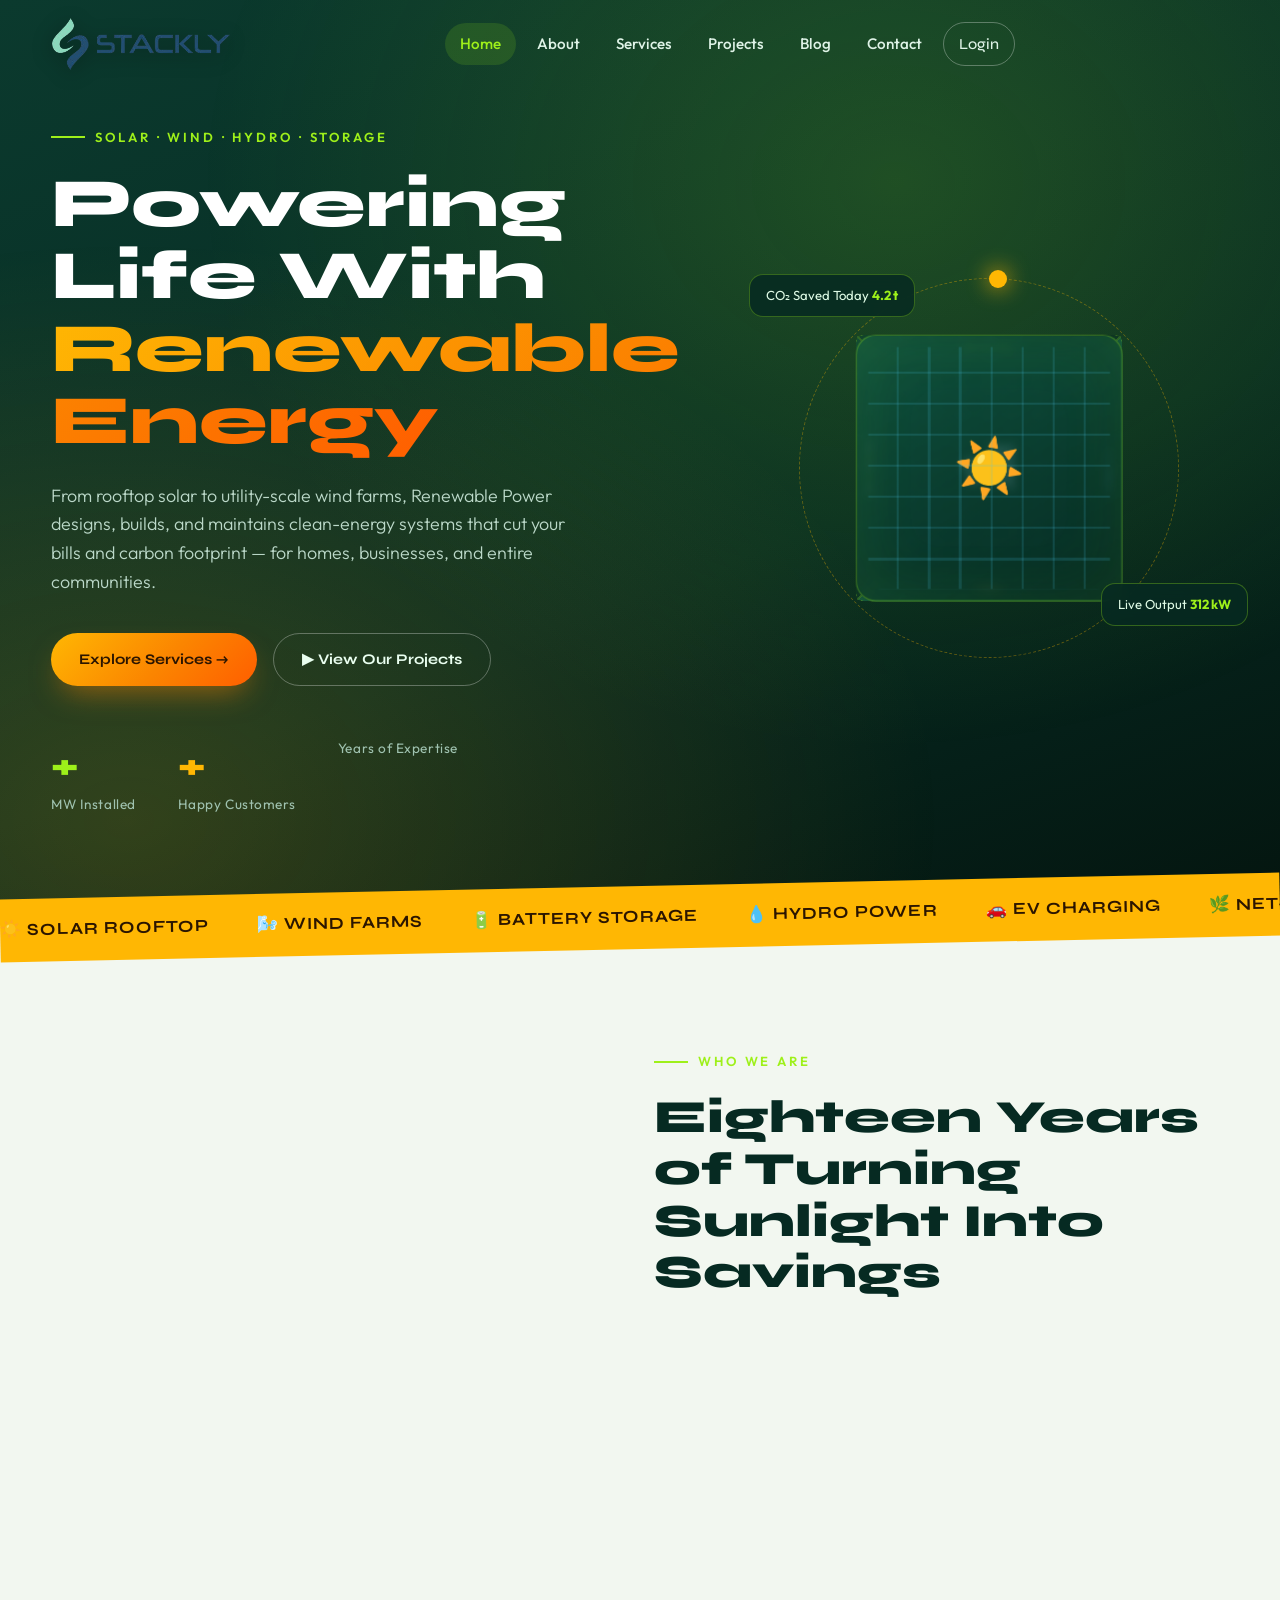
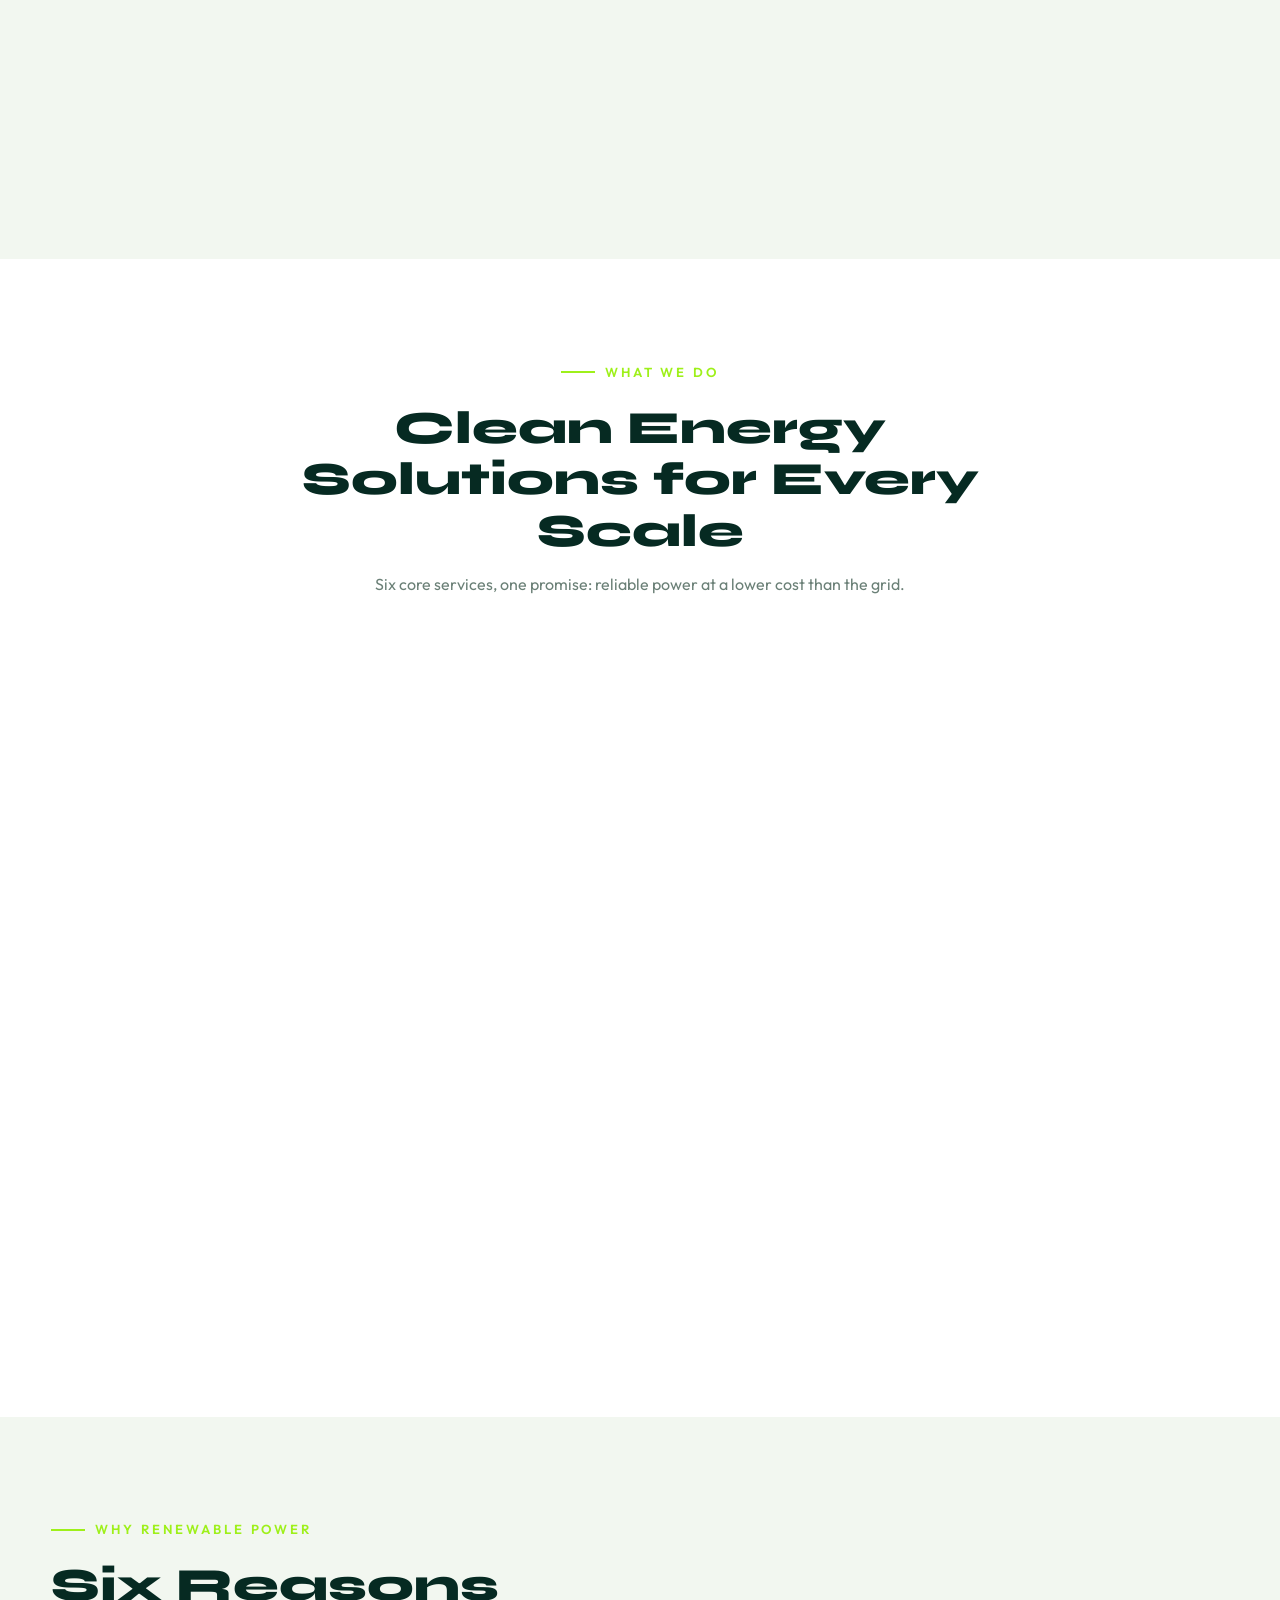
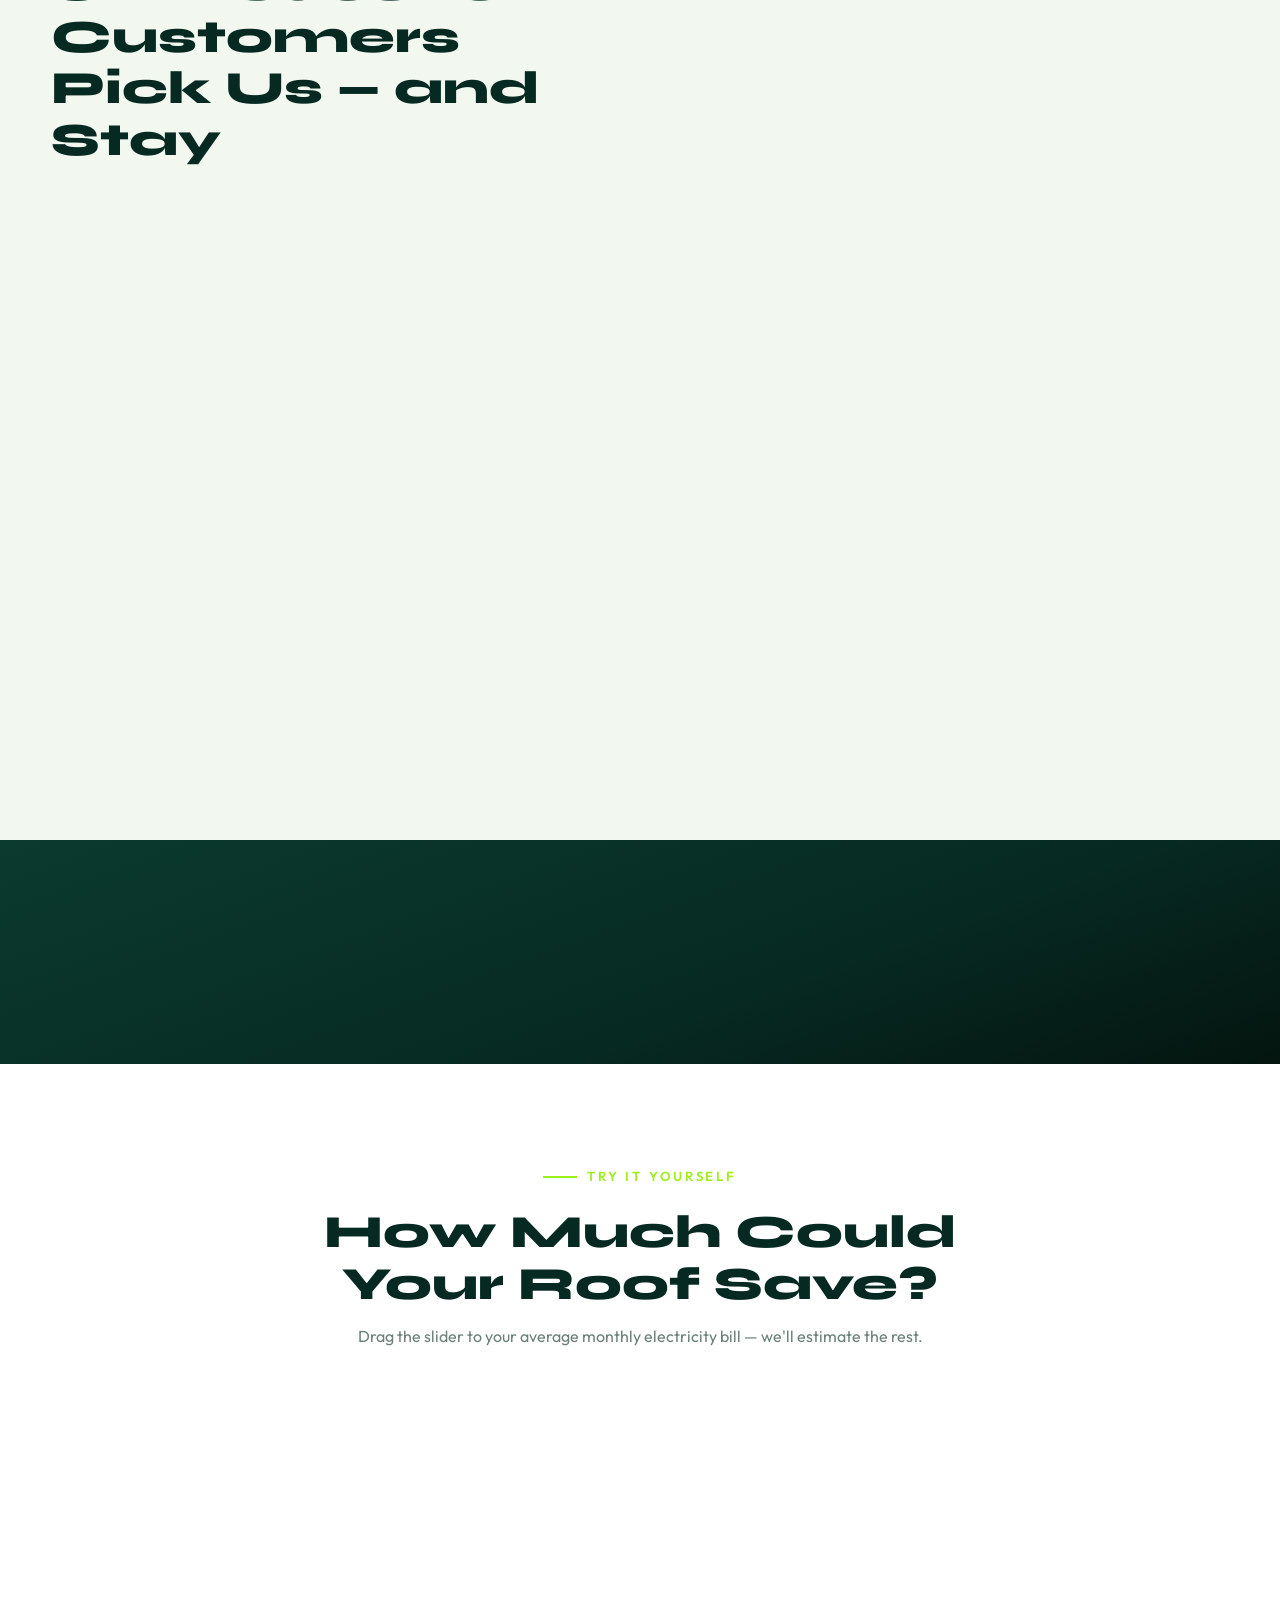
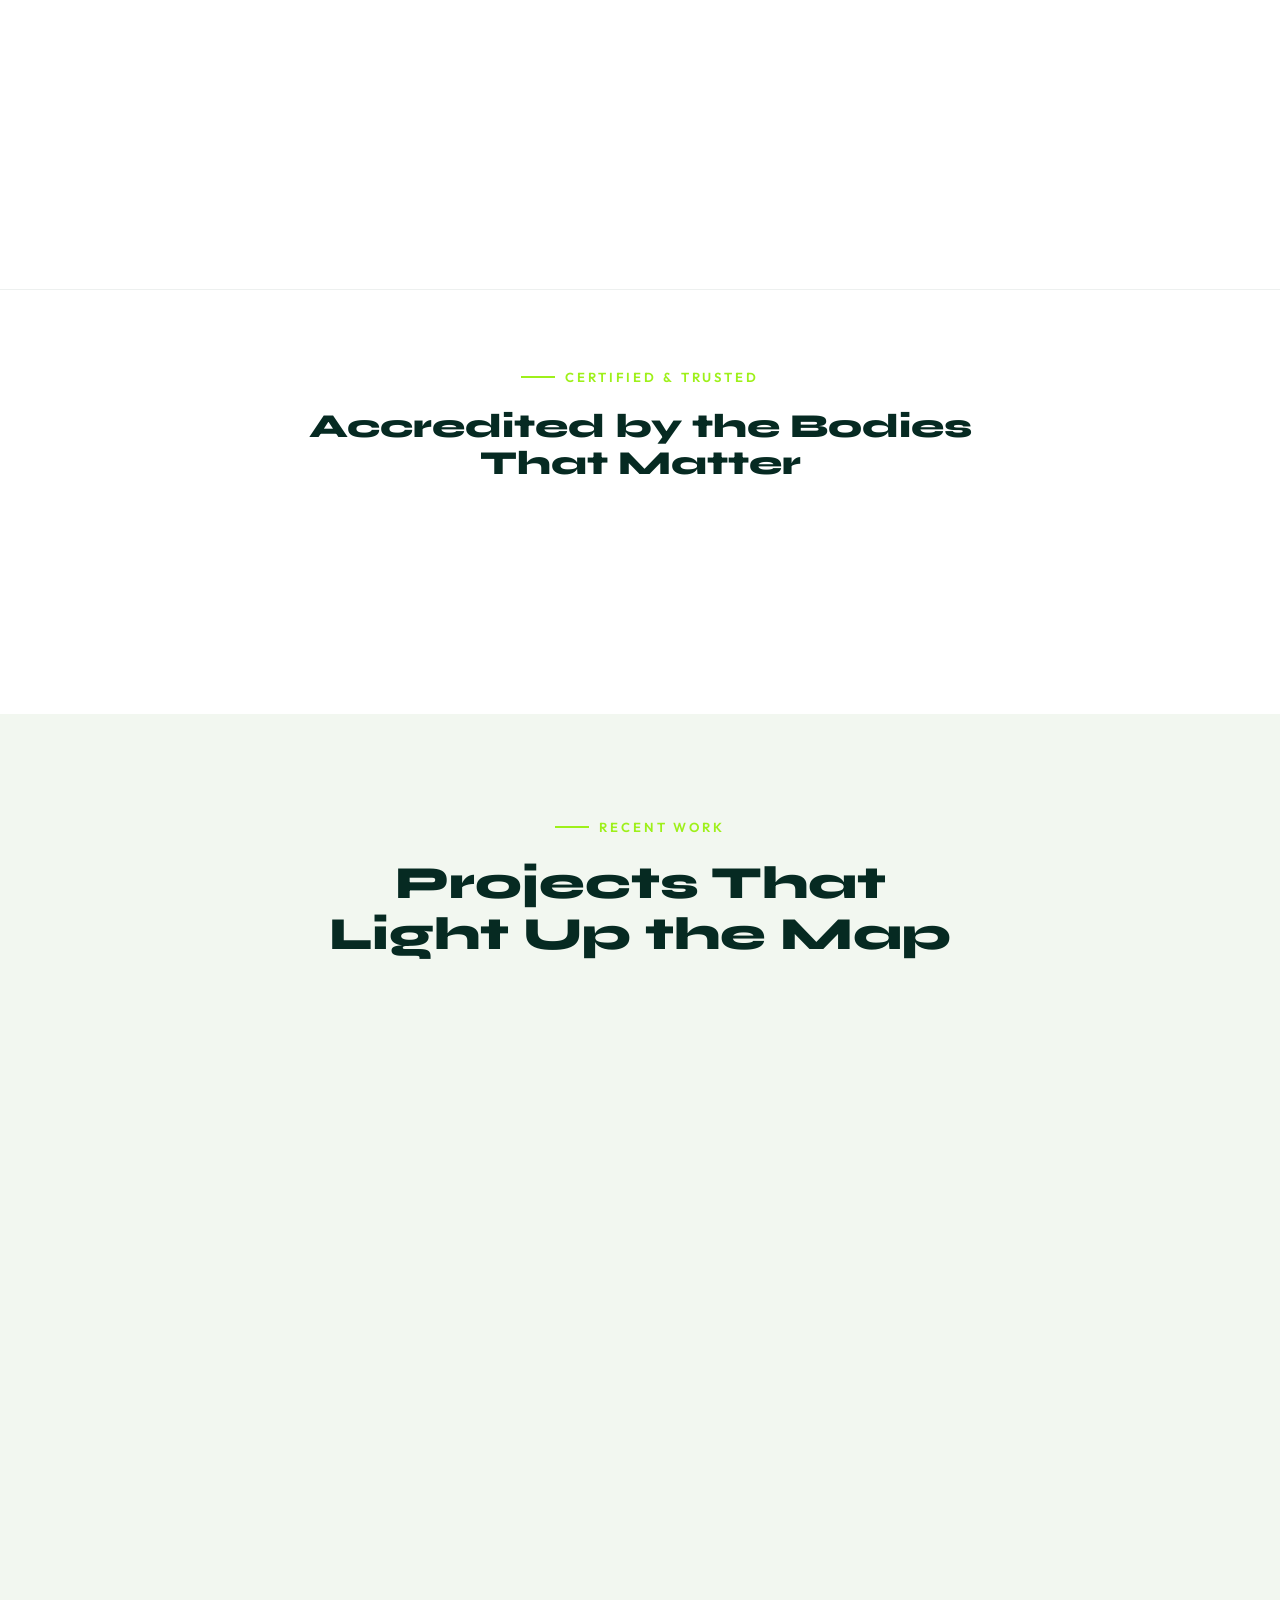
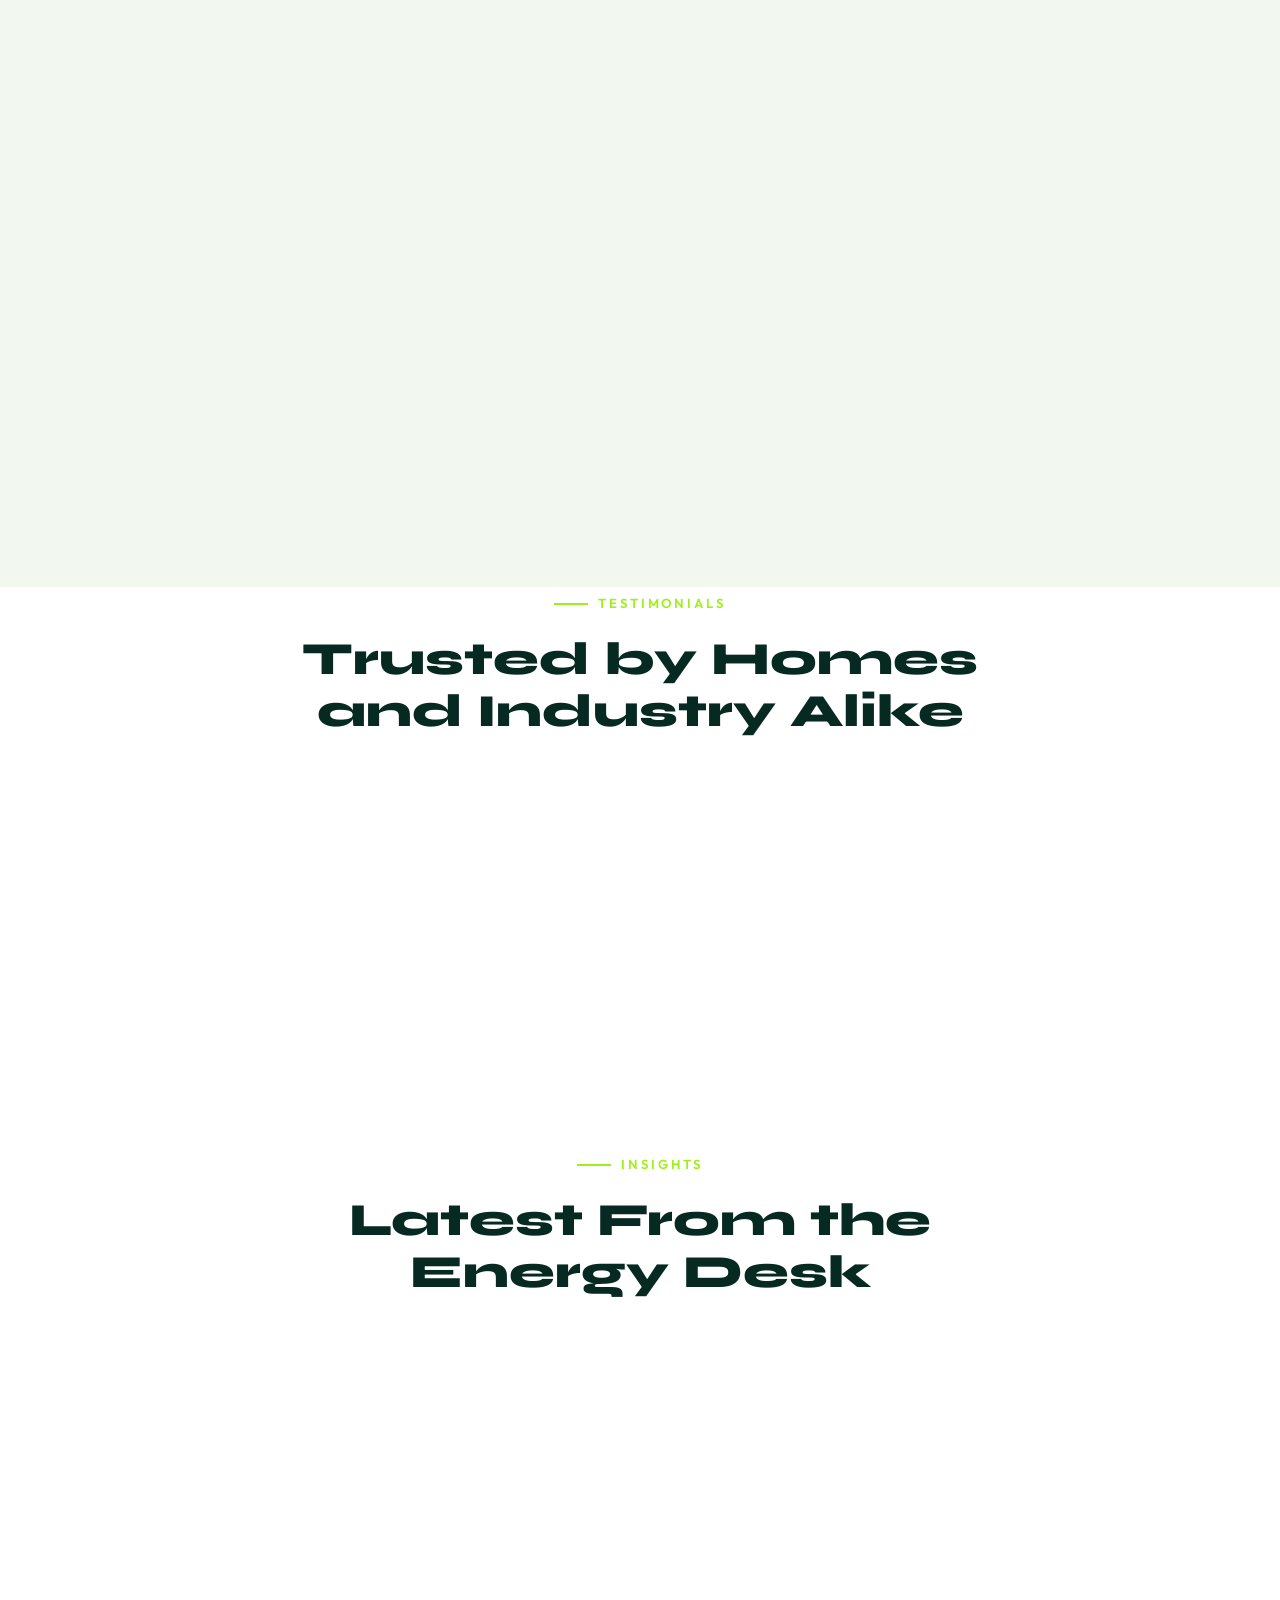
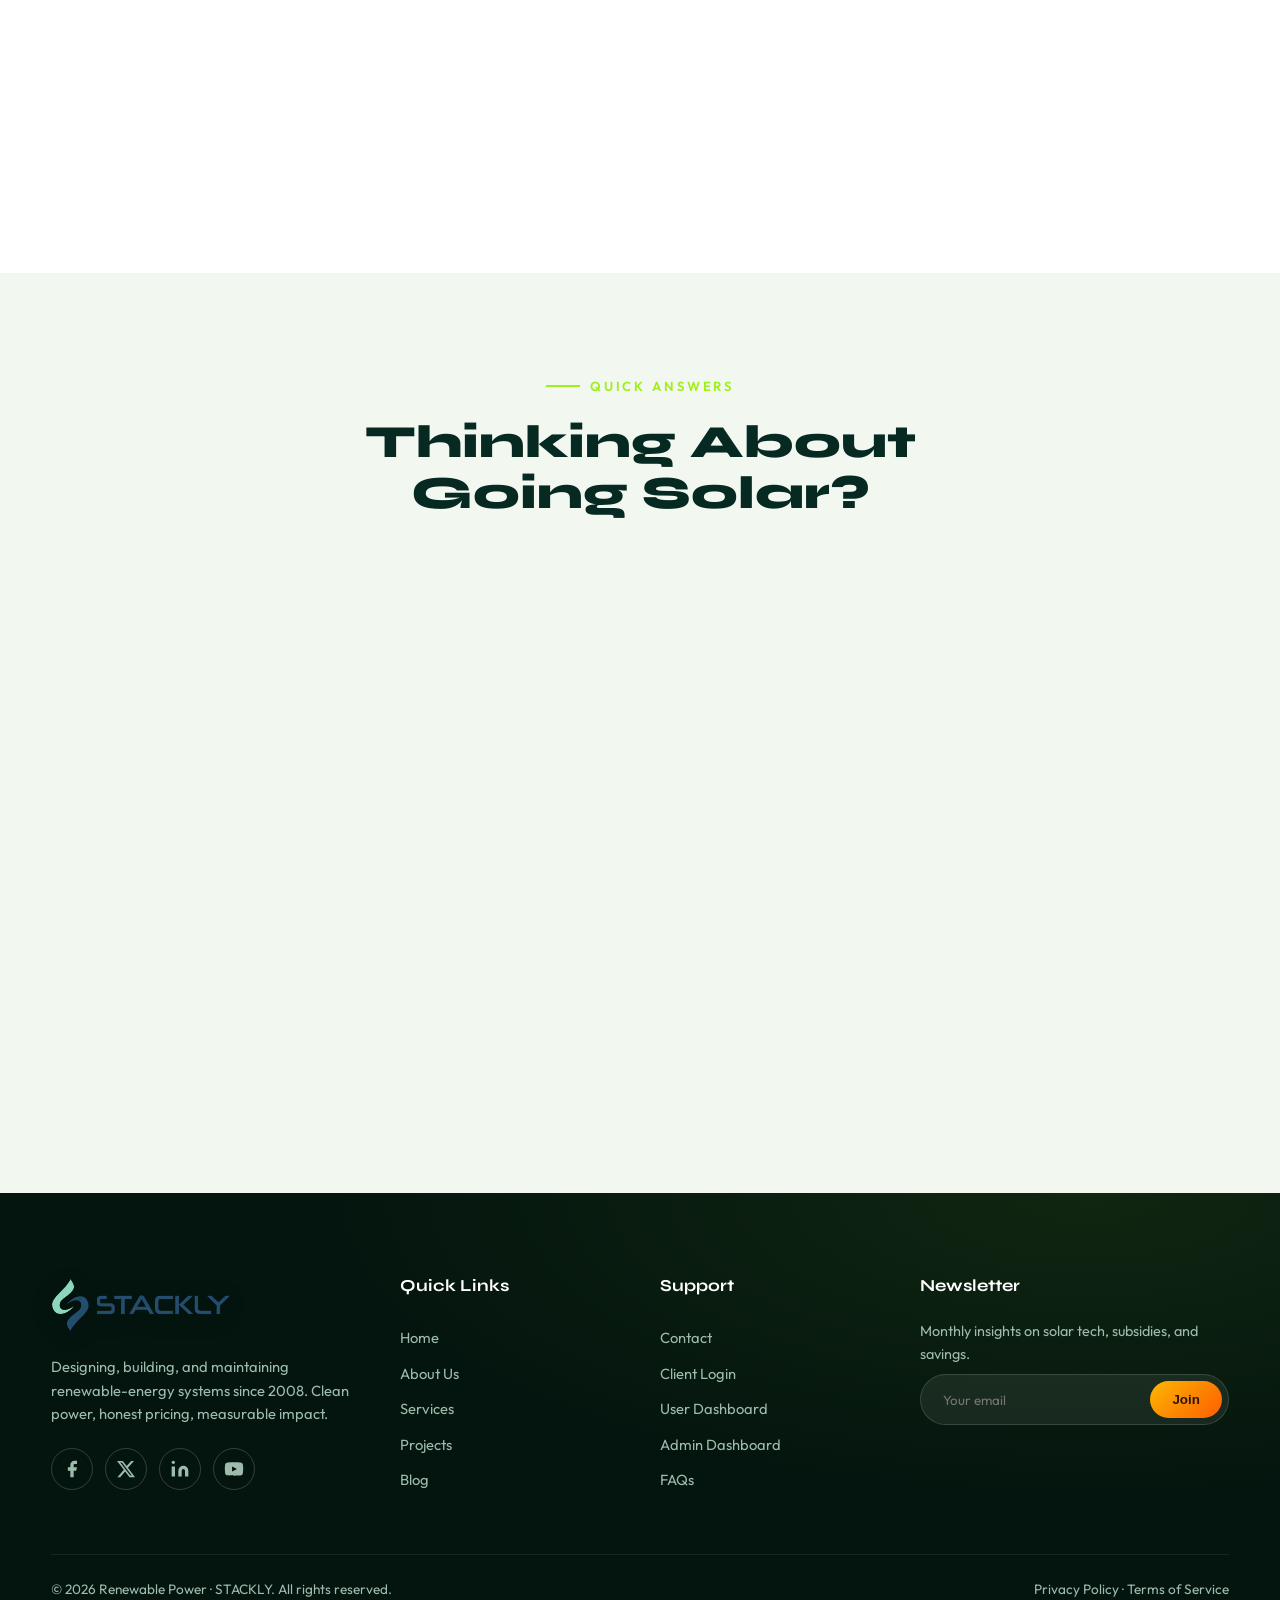
==== index.html @ c9d8513c "Add files via upload" ====
<!DOCTYPE html>
<html lang="en">
<head>
<meta charset="UTF-8">
<meta name="viewport" content="width=device-width, initial-scale=1.0">
<title>Renewable Power | Clean Energy for a Brighter Tomorrow</title>
<link rel="stylesheet" href="style.css">
</head>
<body>

<div class="preloader"><div class="pre-ring"></div></div>
<div class="cursor-glow"></div>

<!-- ================= HEADER ================= -->
<header class="site-header">
  <div class="container nav-wrap">
    <a href="index.html"><img src="logo-stackly.png" alt="STACKLY" class="nav-logo-img"></a>
    <nav class="nav-links">
      <a href="index.html" class="active">Home</a>
      <a href="about.html">About</a>
      <a href="services.html">Services</a>
      <a href="projects.html">Projects</a>
      <a href="blog.html">Blog</a>
      <a href="contact.html">Contact</a>
      <a href="login.html" class="btn btn-ghost">Login</a>
    </nav>
    <div class="nav-cta">
      <!-- <a href="login.html" class="btn btn-ghost">Login</a>
      <a href="contact.html" class="btn btn-solar">Get a Quote ⚡</a> -->
      <button class="hamburger" aria-label="Menu"><span></span><span></span><span></span></button>
    </div>
  </div>
</header>

<!-- ================= HERO ================= -->
<section class="hero">
  <div class="container">
    <div>
      <span class="eyebrow">Solar · Wind · Hydro · Storage</span>
      <h1><span data-split>Powering Life With</span><br><span class="accent" data-split>Renewable Energy</span></h1>
      <p class="lead">From rooftop solar to utility-scale wind farms, Renewable Power designs, builds, and maintains clean-energy systems that cut your bills and carbon footprint — for homes, businesses, and entire communities.</p>
      <div class="hero-actions">
        <a href="services.html" class="btn btn-solar">Explore Services →</a>
        <a href="projects.html" class="btn btn-ghost">▶ View Our Projects</a>
      </div>
      <div class="hero-stats">
        <div class="hstat"><div class="num"><span data-count="850"></span><span>+</span></div><div class="lbl">MW Installed</div></div>
        <div class="hstat"><div class="num"><span data-count="12000"></span>+</div><div class="lbl">Happy Customers</div></div>
        <div class="hstat"><div class="num"><span data-count="18"></span></div><div class="lbl">Years of Expertise</div></div>
      </div>
    </div>

    <!-- Signature 3D energy cube -->
    <div class="scene">
      <div class="orbit"><i></i></div>
      <div class="cube">
        <div class="face f1">☀️</div><div class="face f2">🌬️</div>
        <div class="face f3">💧</div><div class="face f4">🔋</div>
        <div class="face f5">🌿</div><div class="face f6">⚡</div>
      </div>
      <div class="float-chip chip-a">CO₂ Saved Today <b>4.2 t</b></div>
      <div class="float-chip chip-b">Live Output <b>312 kW</b></div>
    </div>
  </div>
</section>

<!-- ================= MARQUEE ================= -->
<div class="marquee" aria-hidden="true">
  <div class="marquee-track">
    <span>☀️ Solar Rooftop</span><span>🌬️ Wind Farms</span><span>🔋 Battery Storage</span><span>💧 Hydro Power</span><span>🚗 EV Charging</span><span>🌿 Net-Zero Consulting</span>
    <span>☀️ Solar Rooftop</span><span>🌬️ Wind Farms</span><span>🔋 Battery Storage</span><span>💧 Hydro Power</span><span>🚗 EV Charging</span><span>🌿 Net-Zero Consulting</span>
  </div>
</div>

<!-- ================= ABOUT TEASER ================= -->
<section>
  <div class="container grid-2" style="align-items:center">
    <div class="media reveal">
      <img src="https://images.unsplash.com/photo-1508514177221-188b1cf16e9d?q=80&w=3840&auto=format&fit=crop" alt="Engineers inspecting a solar farm at sunrise">
      <div class="badge-3d"><div class="big">98.7%</div><div>System Uptime</div></div>
    </div>
    <div>
      <div class="sec-head">
        <span class="eyebrow">Who We Are</span>
        <h2 data-split>Eighteen Years of Turning Sunlight Into Savings</h2>
        <p class="reveal">Renewable Power is a full-cycle clean-energy company. We handle everything — site survey, engineering, financing, installation, and 24/7 monitoring — so going green is effortless for you.</p>
      </div>
      <div class="step reveal" style="margin-bottom:22px"><div class="n">01</div><div><h3 style="font-family:var(--font-d);color:var(--pine)">Audit & Design</h3><p style="color:var(--mut)">Drone surveys and AI yield modelling size the perfect system for your site.</p></div></div>
      <div class="step reveal" style="margin-bottom:22px"><div class="n">02</div><div><h3 style="font-family:var(--font-d);color:var(--pine)">Build & Connect</h3><p style="color:var(--mut)">Certified crews install and grid-connect in as little as 10 working days.</p></div></div>
      <div class="step reveal" style="margin-bottom:30px"><div class="n">03</div><div><h3 style="font-family:var(--font-d);color:var(--pine)">Monitor & Maintain</h3><p style="color:var(--mut)">Your dashboard tracks every kilowatt; our teams keep output at peak.</p></div></div>
      <a href="about.html" class="btn btn-pine reveal">More About Us →</a>
    </div>
  </div>
</section>

<!-- ================= SERVICES ================= -->
<section style="background:#fff">
  <div class="container">
    <div class="sec-head center">
      <span class="eyebrow">What We Do</span>
      <h2 data-split>Clean Energy Solutions for Every Scale</h2>
      <p>Six core services, one promise: reliable power at a lower cost than the grid.</p>
    </div>
    <div class="grid-3">
      <div class="card tilt reveal"><div class="icon">☀️</div><h3>Solar Panel Installation</h3><p>Residential and commercial rooftop systems with tier-1 panels and a 25-year performance warranty.</p><a class="link" href="services.html">Learn more →</a></div>
      <div class="card tilt reveal"><div class="icon">🌬️</div><h3>Wind Energy Systems</h3><p>Utility-scale and distributed wind turbines engineered for maximum capacity factor on your terrain.</p><a class="link" href="services.html">Learn more →</a></div>
      <div class="card tilt reveal"><div class="icon">🔋</div><h3>Battery Storage</h3><p>Lithium and flow-battery banks that store daytime surplus and shield you from outages and peak tariffs.</p><a class="link" href="services.html">Learn more →</a></div>
      <div class="card tilt reveal"><div class="icon">💧</div><h3>Hydro & Micro-Hydro</h3><p>Run-of-river micro-hydro plants delivering steady baseload power for farms and rural communities.</p><a class="link" href="services.html">Learn more →</a></div>
      <div class="card tilt reveal"><div class="icon">🚗</div><h3>EV Charging Stations</h3><p>AC and DC fast-charging infrastructure for homes, fleets, highways, and commercial parking.</p><a class="link" href="services.html">Learn more →</a></div>
      <div class="card tilt reveal"><div class="icon">📊</div><h3>Energy Audits & O&M</h3><p>Thermographic audits, predictive maintenance, and remote monitoring that protect your investment.</p><a class="link" href="services.html">Learn more →</a></div>
    </div>
  </div>
</section>

<!-- ================= WHY CHOOSE US ================= -->
<section>
  <div class="container grid-2" style="align-items:center">
    <div>
      <div class="sec-head">
        <span class="eyebrow">Why Renewable Power</span>
        <h2 data-split>Six Reasons Customers Pick Us — and Stay</h2>
        <p class="reveal">Anyone can bolt panels to a roof. We engineer systems that keep their promised output for 25 years.</p>
      </div>
      <ul class="check-list">
        <li class="reveal"><span class="tick">✓</span><div><b>Guaranteed yield, in writing</b><span>If your system produces less than our estimate, we pay the difference.</span></div></li>
        <li class="reveal"><span class="tick">✓</span><div><b>Tier-1 components only</b><span>Panels, inverters, and batteries from the world's top-ranked manufacturers.</span></div></li>
        <li class="reveal"><span class="tick">✓</span><div><b>Paperwork done for you</b><span>Subsidies, net-metering, inspections — we file everything on your behalf.</span></div></li>
        <li class="reveal"><span class="tick">✓</span><div><b>Easy financing</b><span>Zero-cost EMI and solar loans; many customers pay less than their old bill from day one.</span></div></li>
        <li class="reveal"><span class="tick">✓</span><div><b>24/7 monitoring & service</b><span>Our operations centre watches your system around the clock and dispatches crews fast.</span></div></li>
        <li class="reveal"><span class="tick">✓</span><div><b>Local teams, local jobs</b><span>Trained crews based in your district — not contractors flown in and gone.</span></div></li>
      </ul>
    </div>
    <div class="media reveal">
      <img src="https://images.unsplash.com/photo-1559302504-64aae6ca6b6d?q=80&w=3840&auto=format&fit=crop" alt="Close-up of high-efficiency solar cells">
      <div class="badge-3d"><div class="big">25 yr</div><div>Performance Warranty</div></div>
    </div>
  </div>
</section>

<!-- ================= COUNTERS ================= -->
<section class="counters">
  <div class="container">
    <div class="grid-4">
      <div class="cnt reveal"><div class="num" data-count="850" data-suffix="+"></div><div class="lbl">Megawatts Installed</div></div>
      <div class="cnt reveal"><div class="num" data-count="1240" data-suffix="+"></div><div class="lbl">Projects Completed</div></div>
      <div class="cnt reveal"><div class="num" data-count="96" data-suffix="%"></div><div class="lbl">Client Retention</div></div>
      <div class="cnt reveal"><div class="num" data-count="410" data-suffix="k"></div><div class="lbl">Tonnes CO₂ Avoided</div></div>
    </div>
  </div>
</section>

<!-- ================= SAVINGS CALCULATOR ================= -->
<section style="background:#fff">
  <div class="container">
    <div class="sec-head center">
      <span class="eyebrow">Try It Yourself</span>
      <h2 data-split>How Much Could Your Roof Save?</h2>
      <p>Drag the slider to your average monthly electricity bill — we'll estimate the rest.</p>
    </div>
    <div class="calc reveal">
      <div class="calc-input">
        <label for="calcBill">Your monthly electricity bill</label>
        <div class="calc-bill">₹<span id="calcBillVal">5,000</span></div>
        <input type="range" id="calcBill" min="1000" max="100000" step="500" value="5000">
        <div class="calc-range-labels"><span>₹1,000</span><span>₹1,00,000</span></div>
        <p class="form-note" style="margin-top:14px">Estimates assume ₹8/kWh tariff, 4 sun-hours/day, and 90% bill offset. Your free survey gives exact figures.</p>
      </div>
      <div class="calc-results">
        <div class="calc-card"><div class="k">Recommended System</div><div class="v"><span id="calcSize">5.2</span> kW</div></div>
        <div class="calc-card"><div class="k">Monthly Savings</div><div class="v">₹<span id="calcSave">4,500</span></div></div>
        <div class="calc-card"><div class="k">25-Year Savings</div><div class="v">₹<span id="calcLife">13.5</span> L</div></div>
        <div class="calc-card"><div class="k">Payback Period</div><div class="v"><span id="calcPay">4.8</span> yrs</div></div>
        <a href="contact.html" class="btn btn-solar" style="grid-column:1/-1;justify-content:center">Get My Exact Quote →</a>
      </div>
    </div>
  </div>
</section>

<!-- ================= CERTIFICATIONS / PARTNERS ================= -->
<section style="padding:70px 0;background:#fff;border-top:1px solid rgba(6,42,34,.07)">
  <div class="container">
    <div class="sec-head center" style="margin-bottom:40px">
      <span class="eyebrow">Certified & Trusted</span>
      <h2 data-split style="font-size:clamp(1.5rem,2.8vw,2.1rem)">Accredited by the Bodies That Matter</h2>
    </div>
    <div class="partner-row">
      <span class="partner-chip reveal">⚡ MNRE Empanelled</span>
      <span class="partner-chip reveal">🏅 ISO 9001:2015</span>
      <span class="partner-chip reveal">🛡️ ISO 45001 Safety</span>
      <span class="partner-chip reveal">🔌 TNEB Approved Vendor</span>
      <span class="partner-chip reveal">🌿 IGBC Member</span>
      <span class="partner-chip reveal">☀️ Tier-1 Panel Partner</span>
    </div>
  </div>
</section>

<!-- ================= FEATURED PROJECTS ================= -->
<section>
  <div class="container">
    <div class="sec-head center">
      <span class="eyebrow">Recent Work</span>
      <h2 data-split>Projects That Light Up the Map</h2>
    </div>
    <div class="grid-3">
      <a class="proj reveal" href="projects.html"><img src="https://images.unsplash.com/photo-1545208942-e1c9c916524b?q=80&w=3840&auto=format&fit=crop" alt="Large solar farm rows"><div class="info"><span class="tag">Solar</span><h3>Salem Solar Park — 120 MW</h3><div class="meta">Tamil Nadu, India · 2025</div></div></a>
      <a class="proj reveal" href="projects.html"><img src="https://images.unsplash.com/photo-1466611653911-95081537e5b7?q=80&w=3840&auto=format&fit=crop" alt="Wind turbines on green hills"><div class="info"><span class="tag" style="background:var(--sky)">Wind</span><h3>Western Ghats Wind Cluster</h3><div class="meta">38 turbines · 95 MW · 2024</div></div></a>
      <a class="proj reveal" href="projects.html"><img src="https://images.unsplash.com/photo-1613665813446-82a78c468a1d?q=80&w=3840&auto=format&fit=crop" alt="Rooftop solar installation"><div class="info"><span class="tag" style="background:var(--solar)">Storage</span><h3>GridGuard Battery Campus</h3><div class="meta">60 MWh · Commercial · 2025</div></div></a>
    </div>
    <div style="text-align:center;margin-top:44px"><a href="projects.html" class="btn btn-pine reveal">See All Projects →</a></div>
  </div>
</section>

<!-- ================= CTA BAND ================= -->
<section style="padding-top:0">
  <div class="container">
    <div class="band reveal">
      <span class="eyebrow">Free Consultation</span>
      <h2 data-split>Ready to cut your power bill by up to 70%? Let's design your system today.</h2>
      <a href="contact.html" class="btn btn-solar">Book a Free Site Survey →</a>
    </div>
  </div>
</section>

<!-- ================= TESTIMONIALS ================= -->
<section style="background:#fff;padding-top:0">
  <div class="container">
    <div class="sec-head center">
      <span class="eyebrow">Testimonials</span>
      <h2 data-split>Trusted by Homes and Industry Alike</h2>
    </div>
    <div class="grid-3">
      <div class="testi reveal"><div class="stars">★★★★★</div><p>"Our textile mill now runs 80% on solar. Payback hit in under four years and the monitoring dashboard is brilliant."</p><div class="who"><img src="https://images.unsplash.com/photo-1560250097-0b93528c311a?q=80&w=400&auto=format&fit=crop" alt="Client portrait"><div><b>Arun Prakash</b><span>Director, SRM Textiles</span></div></div></div>
      <div class="testi reveal"><div class="stars">★★★★★</div><p>"Installation took nine days, exactly as quoted. Zero power cuts since the battery bank went live last monsoon."</p><div class="who"><img src="https://images.unsplash.com/photo-1573496359142-b8d87734a5a2?q=80&w=400&auto=format&fit=crop" alt="Client portrait"><div><b>Divya Raman</b><span>Homeowner, Salem</span></div></div></div>
      <div class="testi reveal"><div class="stars">★★★★★</div><p>"Their team handled subsidies, net-metering paperwork, everything. The most painless infrastructure project we've run."</p><div class="who"><img src="https://images.unsplash.com/photo-1507003211169-0a1dd7228f2d?q=80&w=400&auto=format&fit=crop" alt="Client portrait"><div><b>Karthik Iyer</b><span>Facilities Head, Nova Foods</span></div></div></div>
    </div>
  </div>
</section>

<!-- ================= BLOG PREVIEW ================= -->
<section style="padding-top:0;background:#fff">
  <div class="container">
    <div class="sec-head center">
      <span class="eyebrow">Insights</span>
      <h2 data-split>Latest From the Energy Desk</h2>
    </div>
    <div class="grid-3">
      <a class="post reveal" href="blog.html"><div class="thumb"><img src="https://images.unsplash.com/photo-1559302504-64aae6ca6b6d?q=80&w=3840&auto=format&fit=crop" alt="Solar panels close-up"></div><div class="body"><div class="pmeta"><b>Solar</b><span>June 2, 2026</span></div><h3>Bifacial Panels Explained: 15% More Yield From the Same Roof</h3><p>Why double-sided modules are becoming the default choice for 2026 installs.</p></div></a>
      <a class="post reveal" href="blog.html"><div class="thumb"><img src="https://images.unsplash.com/photo-1532601224476-15c79f2f7a51?q=80&w=3840&auto=format&fit=crop" alt="Wind turbine at dusk"></div><div class="body"><div class="pmeta"><b>Policy</b><span>May 21, 2026</span></div><h3>New Net-Metering Rules: What Homeowners Need to Know</h3><p>A plain-language guide to the latest tariff orders and how they affect payback.</p></div></a>
      <a class="post reveal" href="blog.html"><div class="thumb"><img src="https://images.unsplash.com/photo-1593941707882-a5bba14938c7?q=80&w=3840&auto=format&fit=crop" alt="EV charging plug"></div><div class="body"><div class="pmeta"><b>EV</b><span>May 9, 2026</span></div><h3>Pairing Rooftop Solar With Your EV: The Real Numbers</h3><p>Charging from sunshine can cost under ₹1 per km. Here's the full math.</p></div></a>
    </div>
  </div>
</section>

<!-- ================= FAQ ================= -->
<section>
  <div class="container" style="max-width:860px">
    <div class="sec-head center">
      <span class="eyebrow">Quick Answers</span>
      <h2 data-split>Thinking About Going Solar?</h2>
    </div>
    <div class="faq reveal">
      <button class="faq-q" type="button">How much can I really save with solar?<span class="chev">＋</span></button>
      <div class="faq-a"><p>Most homes offset 70–90% of their electricity bill. A typical 5 kW system in Tamil Nadu generates around 600 kWh a month — at ₹8/kWh that's roughly ₹4,800 of grid power you no longer buy. Use the calculator above for a quick estimate.</p></div>
    </div>
    <div class="faq reveal">
      <button class="faq-q" type="button">Is my roof suitable for solar panels?<span class="chev">＋</span></button>
      <div class="faq-a"><p>Most concrete, metal-sheet, and tiled roofs work. What matters is shade-free area (about 80 sq ft per kW), structural condition, and orientation — south-facing is ideal but east/west works well too. Our free drone survey settles it in one visit.</p></div>
    </div>
    <div class="faq reveal">
      <button class="faq-q" type="button">What government subsidy can I get?<span class="chev">＋</span></button>
      <div class="faq-a"><p>Under the national rooftop solar programme, residential customers can claim a central subsidy of up to ₹78,000 depending on system size. We file the application, upload documents, and track the disbursement for you at no extra charge.</p></div>
    </div>
    <div class="faq reveal">
      <button class="faq-q" type="button">How long do solar panels last?<span class="chev">＋</span></button>
      <div class="faq-a"><p>Quality panels are warrantied for 25 years and typically keep producing beyond 30. Output declines slowly — about 0.5% per year — so a panel still delivers ~85% of its original power at year 25. Inverters are usually replaced once in that lifetime.</p></div>
    </div>
    <div class="faq reveal">
      <button class="faq-q" type="button">What happens at night or on cloudy days?<span class="chev">＋</span></button>
      <div class="faq-a"><p>At night your home draws from the grid (or your battery, if installed). On cloudy days panels still generate 10–30% of peak output. With net-metering, surplus daytime energy you export offsets what you import later — your bill nets out.</p></div>
    </div>
    <div style="text-align:center;margin-top:34px">
      <a href="contact.html" class="btn btn-pine reveal">Ask Us Anything →</a>
    </div>
  </div>
</section>

<!-- ================= FOOTER ================= -->
<footer>
  <div class="container foot-grid">
    <div>
      <a href="./index.html">
      <img src="logo-stackly.png" alt="STACKLY" class="nav-logo-img" style="margin-bottom:18px"></a>
      <p style="font-size:.92rem;max-width:300px">Designing, building, and maintaining renewable-energy systems since 2008. Clean power, honest pricing, measurable impact.</p>
      <div class="socials" style="margin-top:22px">
        <a href="./error.html" aria-label="Facebook">
          <svg xmlns="http://www.w3.org/2000/svg" width="20" height="20" viewBox="0 0 24 24" fill="currentColor">
            <path d="M18 2h-3a5 5 0 0 0-5 5v3H7v4h3v8h4v-8h3l1-4h-4V7a1 1 0 0 1 1-1h3z"/>
          </svg>
        </a>
        <a href="./error.html" aria-label="X">
          <svg xmlns="http://www.w3.org/2000/svg" width="20" height="20" viewBox="0 0 24 24" fill="currentColor">
            <path d="M18.244 2.25h3.308l-7.227 8.26 8.502 11.24H16.17l-5.214-6.817L4.99 21.75H1.68l7.73-8.835L1.254 2.25H8.08l4.713 6.231zm-1.161 17.52h1.833L7.084 4.126H5.117z"/>
          </svg>
        </a>
        <a href="./error.html" aria-label="LinkedIn">
          <svg xmlns="http://www.w3.org/2000/svg" width="20" height="20" viewBox="0 0 24 24" fill="currentColor">
            <path d="M16 8a6 6 0 0 1 6 6v7h-4v-7a2 2 0 0 0-2-2 2 2 0 0 0-2 2v7h-4v-7a6 6 0 0 1 6-6z"/>
            <rect x="2" y="9" width="4" height="12"/>
            <circle cx="4" cy="4" r="2"/>
          </svg>
        </a>
        <a href="./error.html" aria-label="YouTube">
          <svg xmlns="http://www.w3.org/2000/svg" width="20" height="20" viewBox="0 0 24 24" fill="currentColor">
            <path d="M22.54 6.42a2.78 2.78 0 0 0-1.95-1.96C18.88 4 12 4 12 4s-6.88 0-8.59.46a2.78 2.78 0 0 0-1.95 1.96A29 29 0 0 0 1 12a29 29 0 0 0 .46 5.58A2.78 2.78 0 0 0 3.41 19.6C5.12 20 12 20 12 20s6.88 0 8.59-.46a2.78 2.78 0 0 0 1.95-1.96A29 29 0 0 0 23 12a29 29 0 0 0-.46-5.58z"/>
            <polygon points="9.75 15.02 15.5 12 9.75 8.98 9.75 15.02" fill="#000" style="fill: var(--yt-play-color, #000)"/>
          </svg>
        </a>
      </div>
    </div>
    <div><h4>Quick Links</h4><a href="index.html">Home</a><a href="about.html">About Us</a><a href="services.html">Services</a><a href="projects.html">Projects</a><a href="blog.html">Blog</a></div>
    <div><h4>Support</h4><a href="contact.html">Contact</a><a href="login.html">Client Login</a><a href="user-dashboard.html">User Dashboard</a><a href="admin-dashboard.html">Admin Dashboard</a><a href="#">FAQs</a></div>
    <div>
      <h4>Newsletter</h4>
      <p style="font-size:.9rem">Monthly insights on solar tech, subsidies, and savings.</p>
      <form class="news-form" data-demo-form><input type="email" placeholder="Your email" required><button type="submit">Join</button><div class="alert" style="display:none"></div></form>
    </div>
  </div>
  <div class="container foot-bottom">
    <span>© 2026 Renewable Power · STACKLY. All rights reserved.</span>
    <span>Privacy Policy · Terms of Service</span>
  </div>
</footer>

<button class="to-top" aria-label="Back to top">↑</button>

<script src="https://cdnjs.cloudflare.com/ajax/libs/gsap/3.12.5/gsap.min.js"></script>
<script src="https://cdnjs.cloudflare.com/ajax/libs/gsap/3.12.5/ScrollTrigger.min.js"></script>
<script src="script.js"></script>
</body>
</html>
---- style.css ----
/* ============================================================
   RENEWABLE POWER — STACKLY  |  Global Stylesheet
   Palette: deep pine, solar amber, electric volt, sky cyan
   ============================================================ */
@import url('https://fonts.googleapis.com/css2?family=Syne:wght@500;600;700;800&family=Outfit:wght@300;400;500;600;700&display=swap');

:root{
  --pine:#062a22;
  --pine-2:#0b3a2e;
  --moss:#10543f;
  --solar:#ffb703;
  --flame:#fb8500;
  --volt:#9ef01a;
  --sky:#4cc9f0;
  --cream:#f2f7f0;
  --white:#ffffff;
  --ink:#0a1f18;
  --mut:#6b8077;
  --card:#ffffff;
  --rad:22px;
  --shadow:0 24px 60px -20px rgba(6,42,34,.35);
  --grad-energy:linear-gradient(135deg,var(--solar) 0%,var(--flame) 55%,#ff5e00 100%);
  --grad-pine:linear-gradient(160deg,#0b3a2e 0%,#062a22 60%,#04150f 100%);
  --font-d:'Syne',sans-serif;
  --font-b:'Outfit',sans-serif;
}
*{margin:0;padding:0;box-sizing:border-box}
html{scroll-behavior:smooth}
body{font-family:var(--font-b);color:var(--ink);background:var(--cream);overflow-x:hidden;line-height:1.6}
img{max-width:100%;display:block}
a{text-decoration:none;color:inherit}
ul{list-style:none}
.container{width:min(1240px,92%);margin-inline:auto}
section{padding:96px 0;position:relative}

/* ---------- Cursor glow ---------- */
.cursor-glow{position:fixed;width:420px;height:420px;border-radius:50%;pointer-events:none;z-index:0;
  background:radial-gradient(circle,rgba(158,240,26,.10),transparent 65%);transform:translate(-50%,-50%);transition:opacity .4s}

/* ---------- Preloader ---------- */
.preloader{position:fixed;inset:0;background:var(--grad-pine);z-index:9999;display:grid;place-items:center;transition:opacity .6s,visibility .6s}
.preloader.done{opacity:0;visibility:hidden}
.pre-ring{width:84px;height:84px;border-radius:50%;border:4px solid rgba(255,255,255,.12);border-top-color:var(--solar);border-right-color:var(--volt);animation:spin 1s linear infinite}
@keyframes spin{to{transform:rotate(360deg)}}

/* ---------- Header / Nav ---------- */
.site-header{position:fixed;top:0;left:0;right:0;z-index:1000;padding:18px 0;transition:.4s}
.site-header.scrolled{background:rgba(6,42,34,.92);backdrop-filter:blur(14px);padding:10px 0;box-shadow:0 10px 30px rgba(0,0,0,.25)}
.nav-wrap{display:flex;align-items:center;justify-content:space-between;gap:24px}
.nav-logo-img{height:52px;width:auto;filter:drop-shadow(0 4px 10px rgba(0,0,0,.35))}
.nav-links{display:flex;gap:6px;align-items:center}
.nav-links a{color:#dff3e7;font-weight:500;font-size:.95rem;padding:9px 15px;border-radius:999px;position:relative;transition:.3s}
.nav-links a:hover{color:var(--volt)}
.nav-links a.active{background:rgba(158,240,26,.14);color:var(--volt)}
.nav-cta{display:flex;align-items:center;gap:12px}
.btn{display:inline-flex;align-items:center;gap:10px;font-family:var(--font-d);font-weight:700;font-size:.92rem;
  padding:14px 28px;border-radius:999px;border:0;cursor:pointer;transition:.35s;position:relative;overflow:hidden}
.btn-solar{background:var(--grad-energy);color:#2b1500;box-shadow:0 14px 30px -10px rgba(251,133,0,.55)}
.btn-solar:hover{transform:translateY(-3px) scale(1.02);box-shadow:0 20px 40px -10px rgba(251,133,0,.7)}
.btn-ghost{background:transparent;color:#eafff0;border:1.5px solid rgba(255,255,255,.3)}
.btn-ghost:hover{border-color:var(--volt);color:var(--volt)}
.btn-pine{background:var(--pine);color:#fff}
.btn-pine:hover{background:var(--moss);transform:translateY(-3px)}
.hamburger{display:none;flex-direction:column;gap:5px;background:none;border:0;cursor:pointer;z-index:1100}
.hamburger span{width:28px;height:3px;border-radius:3px;background:var(--volt);transition:.3s}
.hamburger.open span:nth-child(1){transform:translateY(8px) rotate(45deg)}
.hamburger.open span:nth-child(2){opacity:0}
.hamburger.open span:nth-child(3){transform:translateY(-8px) rotate(-45deg)}

/* ---------- Hero ---------- */
.hero{min-height:100vh;display:flex;align-items:center;background:var(--grad-pine);color:#fff;overflow:hidden;padding-top:120px}
.hero::before{content:"";position:absolute;inset:0;
  background:url('https://images.unsplash.com/photo-1509391366360-2e959784a276?q=80&w=3840&auto=format&fit=crop') center/cover;
  opacity:.22;mix-blend-mode:luminosity}
.hero::after{content:"";position:absolute;inset:0;background:radial-gradient(ellipse at 70% 20%,rgba(158,240,26,.16),transparent 55%),
  radial-gradient(ellipse at 10% 90%,rgba(255,183,3,.18),transparent 50%)}
.hero .container{position:relative;z-index:2;display:grid;grid-template-columns:1.15fr .85fr;gap:48px;align-items:center}
.eyebrow{display:inline-flex;align-items:center;gap:10px;font-size:.82rem;letter-spacing:.22em;text-transform:uppercase;
  color:var(--volt);font-weight:600;margin-bottom:20px}
.eyebrow::before{content:"";width:34px;height:2px;background:var(--volt)}
.hero h1{font-family:var(--font-d);font-size:clamp(2.6rem,5.4vw,4.6rem);line-height:1.05;font-weight:800;margin-bottom:24px}
.hero h1 .accent{background:var(--grad-energy);-webkit-background-clip:text;background-clip:text;color:transparent}
.hero p.lead{font-size:1.12rem;color:#bcd9c9;max-width:540px;margin-bottom:36px;font-weight:300}
.hero-actions{display:flex;gap:16px;flex-wrap:wrap;margin-bottom:52px}
.hero-stats{display:flex;gap:42px;flex-wrap:wrap}
.hstat .num{font-family:var(--font-d);font-size:2.2rem;font-weight:800;color:var(--solar)}
.hstat .num span{color:var(--volt)}
.hstat .lbl{font-size:.85rem;color:#9fc2af;letter-spacing:.04em}

/* ---------- 3D Energy Cube (signature) ---------- */
.scene{perspective:1200px;display:grid;place-items:center;min-height:440px}
.cube{width:240px;height:240px;position:relative;transform-style:preserve-3d;animation:cubeSpin 16s linear infinite}
@keyframes cubeSpin{from{transform:rotateX(-18deg) rotateY(0)}to{transform:rotateX(-18deg) rotateY(360deg)}}
.cube .face{position:absolute;inset:0;border-radius:18px;border:1px solid rgba(158,240,26,.35);
  background:linear-gradient(150deg,rgba(16,84,63,.85),rgba(6,42,34,.92));backdrop-filter:blur(4px);
  display:grid;place-items:center;font-size:3.2rem;box-shadow:inset 0 0 60px rgba(158,240,26,.08)}
.cube .face::before{content:"";position:absolute;inset:10px;border-radius:12px;
  background:repeating-linear-gradient(0deg,transparent 0 26px,rgba(76,201,240,.16) 26px 28px),
             repeating-linear-gradient(90deg,transparent 0 26px,rgba(76,201,240,.16) 26px 28px)}
.f1{transform:translateZ(120px)}.f2{transform:rotateY(180deg) translateZ(120px)}
.f3{transform:rotateY(90deg) translateZ(120px)}.f4{transform:rotateY(-90deg) translateZ(120px)}
.f5{transform:rotateX(90deg) translateZ(120px)}.f6{transform:rotateX(-90deg) translateZ(120px)}
.orbit{position:absolute;width:380px;height:380px;border:1px dashed rgba(255,183,3,.35);border-radius:50%;
  animation:orbitSpin 10s linear infinite;transform-style:preserve-3d}
.orbit i{position:absolute;top:-9px;left:50%;width:18px;height:18px;border-radius:50%;
  background:var(--solar);box-shadow:0 0 22px var(--solar)}
@keyframes orbitSpin{from{transform:rotateZ(0)}to{transform:rotateZ(360deg)}}
.float-chip{position:absolute;background:rgba(6,42,34,.85);border:1px solid rgba(158,240,26,.3);color:#dffbe6;
  padding:10px 16px;border-radius:14px;font-size:.82rem;backdrop-filter:blur(8px);animation:bob 4.5s ease-in-out infinite}
.float-chip b{color:var(--volt)}
.chip-a{top:6%;left:0;animation-delay:.2s}.chip-b{bottom:14%;right:-4%;animation-delay:1.4s}
@keyframes bob{0%,100%{transform:translateY(0)}50%{transform:translateY(-16px)}}

/* ---------- Section headers ---------- */
.sec-head{max-width:680px;margin-bottom:56px}
.sec-head.center{margin-inline:auto;text-align:center}
.sec-head.center .eyebrow{justify-content:center}
.sec-head h2{font-family:var(--font-d);font-size:clamp(1.9rem,3.6vw,2.9rem);font-weight:800;line-height:1.12;color:var(--pine)}
.sec-head p{margin-top:14px;color:var(--mut)}
.on-dark .sec-head h2{color:#fff}
.on-dark .sec-head p{color:#a9c8b7}

/* ---------- Cards w/ 3D tilt ---------- */
.grid-3{display:grid;grid-template-columns:repeat(3,1fr);gap:28px}
.grid-4{display:grid;grid-template-columns:repeat(4,1fr);gap:24px}
.grid-2{display:grid;grid-template-columns:repeat(2,1fr);gap:28px}
.tilt{transform-style:preserve-3d;transition:transform .25s ease,box-shadow .25s}
.card{background:var(--card);border-radius:var(--rad);padding:36px 30px;box-shadow:0 14px 40px -18px rgba(6,42,34,.2);
  border:1px solid rgba(6,42,34,.06);position:relative;overflow:hidden}
.card::after{content:"";position:absolute;top:0;left:0;width:100%;height:5px;background:var(--grad-energy);
  transform:scaleX(0);transform-origin:left;transition:.45s}
.card:hover::after{transform:scaleX(1)}
.card .icon{width:66px;height:66px;border-radius:18px;background:linear-gradient(140deg,rgba(255,183,3,.16),rgba(158,240,26,.16));
  display:grid;place-items:center;font-size:1.8rem;margin-bottom:22px;transform:translateZ(40px)}
.card h3{font-family:var(--font-d);font-size:1.22rem;margin-bottom:12px;color:var(--pine);transform:translateZ(30px)}
.card p{color:var(--mut);font-size:.95rem;transform:translateZ(20px)}
.card .link{display:inline-flex;align-items:center;gap:8px;margin-top:18px;color:var(--flame);font-weight:600;font-size:.9rem}
.card .link:hover{gap:14px;transition:.3s}

/* ---------- Image / media blocks ---------- */
.media{border-radius:var(--rad);overflow:hidden;box-shadow:var(--shadow);position:relative}
.media img{width:100%;height:100%;object-fit:cover;transition:transform .8s ease}
.media:hover img{transform:scale(1.06)}
.badge-3d{position:absolute;bottom:22px;left:22px;background:rgba(6,42,34,.88);backdrop-filter:blur(8px);
  color:#fff;padding:16px 22px;border-radius:16px;border:1px solid rgba(158,240,26,.3)}
.badge-3d .big{font-family:var(--font-d);font-size:1.6rem;color:var(--solar);font-weight:800}

/* ---------- Dark band / CTA ---------- */
.band{background:var(--grad-pine);color:#fff;border-radius:var(--rad);padding:64px;position:relative;overflow:hidden}
.band::before{content:"";position:absolute;inset:0;background:url('https://images.unsplash.com/photo-1466611653911-95081537e5b7?q=80&w=3840&auto=format&fit=crop') center/cover;opacity:.16}
.band>*{position:relative}
.band h2{font-family:var(--font-d);font-size:clamp(1.8rem,3.4vw,2.7rem);max-width:620px;margin-bottom:28px}
.band h2 em{color:var(--volt);font-style:normal}

/* ---------- Marquee ---------- */
.marquee{background:var(--solar);padding:18px 0;overflow:hidden;transform:rotate(-1.2deg);margin:-26px 0 0}
.marquee-track{display:flex;gap:48px;white-space:nowrap;animation:slide 22s linear infinite;font-family:var(--font-d);
  font-weight:700;color:#2b1500;font-size:1.05rem;text-transform:uppercase;letter-spacing:.06em}
@keyframes slide{to{transform:translateX(-50%)}}

/* ---------- Steps / process ---------- */
.step{display:flex;gap:22px;align-items:flex-start}
.step .n{font-family:var(--font-d);font-weight:800;font-size:1.1rem;width:52px;height:52px;flex:0 0 52px;border-radius:50%;
  display:grid;place-items:center;background:var(--pine);color:var(--volt);box-shadow:0 10px 24px -8px rgba(6,42,34,.5)}

/* ---------- Projects ---------- */
.proj{position:relative;border-radius:var(--rad);overflow:hidden;height:420px;cursor:pointer;box-shadow:var(--shadow)}
.proj img{width:100%;height:100%;object-fit:cover;transition:transform .9s}
.proj:hover img{transform:scale(1.1)}
.proj .info{position:absolute;inset:auto 0 0 0;padding:90px 26px 26px;color:#fff;
  background:linear-gradient(transparent,rgba(4,21,15,.94))}
.proj .tag{display:inline-block;background:var(--volt);color:#10300a;font-size:.72rem;font-weight:700;
  padding:5px 12px;border-radius:999px;letter-spacing:.08em;text-transform:uppercase;margin-bottom:10px}
.proj h3{font-family:var(--font-d);font-size:1.3rem}
.proj .meta{font-size:.85rem;color:#b7d8c4;margin-top:6px}
.filter-bar{display:flex;gap:10px;flex-wrap:wrap;margin-bottom:40px}
.filter-bar button{padding:10px 22px;border-radius:999px;border:1.5px solid rgba(6,42,34,.18);background:#fff;
  font-family:var(--font-b);font-weight:600;cursor:pointer;transition:.3s;color:var(--pine)}
.filter-bar button.active,.filter-bar button:hover{background:var(--pine);color:var(--volt);border-color:var(--pine)}

/* ---------- Counters ---------- */
.counters{background:var(--grad-pine);color:#fff}
.counters .grid-4{text-align:center}
.cnt .num{font-family:var(--font-d);font-size:clamp(2.4rem,4.5vw,3.6rem);font-weight:800;
  background:var(--grad-energy);-webkit-background-clip:text;background-clip:text;color:transparent}
.cnt .lbl{color:#a9c8b7;margin-top:6px}

/* ---------- Testimonials ---------- */
.testi{background:#fff;border-radius:var(--rad);padding:34px;box-shadow:0 16px 44px -20px rgba(6,42,34,.22);border:1px solid rgba(6,42,34,.06)}
.testi .stars{color:var(--solar);letter-spacing:3px;margin-bottom:14px}
.testi p{color:#42584e;font-size:.97rem}
.testi .who{display:flex;gap:14px;align-items:center;margin-top:22px}
.testi .who img{width:52px;height:52px;border-radius:50%;object-fit:cover}
.testi .who b{font-family:var(--font-d);color:var(--pine)}
.testi .who span{display:block;font-size:.8rem;color:var(--mut)}

/* ---------- Blog cards ---------- */
.post{background:#fff;border-radius:var(--rad);overflow:hidden;box-shadow:0 16px 44px -22px rgba(6,42,34,.25);transition:.4s;border:1px solid rgba(6,42,34,.06)}
.post:hover{transform:translateY(-10px);box-shadow:0 30px 60px -24px rgba(6,42,34,.4)}
.post .thumb{height:230px;overflow:hidden}
.post .thumb img{width:100%;height:100%;object-fit:cover;transition:.7s}
.post:hover .thumb img{transform:scale(1.08)}
.post .body{padding:26px}
.post .pmeta{display:flex;gap:16px;font-size:.78rem;color:var(--mut);margin-bottom:12px;text-transform:uppercase;letter-spacing:.06em}
.post .pmeta b{color:var(--flame)}
.post h3{font-family:var(--font-d);font-size:1.15rem;color:var(--pine);line-height:1.35;margin-bottom:10px}
.post p{font-size:.92rem;color:var(--mut)}

/* ---------- Page hero (inner pages) ---------- */
.page-hero{background:var(--grad-pine);color:#fff;padding:190px 0 110px;position:relative;overflow:hidden}
.page-hero::before{content:"";position:absolute;inset:0;opacity:.2;background:url('https://images.unsplash.com/photo-1473341304170-971dccb5ac1e?q=80&w=3840&auto=format&fit=crop') center/cover}
.page-hero .container{position:relative;z-index:2}
.page-hero h1{font-family:var(--font-d);font-size:clamp(2.4rem,5vw,4rem);font-weight:800}
.crumb{margin-top:14px;color:#a9c8b7;font-size:.92rem}
.crumb a{color:var(--volt)}

/* ---------- Forms ---------- */
.form-grid{display:grid;grid-template-columns:1fr 1fr;gap:18px}
.field{display:flex;flex-direction:column;gap:8px}
.field.full{grid-column:1/-1}
.field label{font-weight:600;font-size:.88rem;color:var(--pine)}
.field input,.field select,.field textarea{padding:15px 18px;border-radius:14px;border:1.5px solid rgba(6,42,34,.16);
  font-family:var(--font-b);font-size:.95rem;background:#fff;transition:.3s;color:var(--ink)}
.field input:focus,.field select:focus,.field textarea:focus{outline:none;border-color:var(--solar);box-shadow:0 0 0 4px rgba(255,183,3,.18)}
textarea{resize:vertical;min-height:140px}
.form-note{font-size:.85rem;color:var(--mut)}

/* ---------- Auth (login) ---------- */
.auth-wrap{min-height:100vh;display:grid;grid-template-columns:1fr 1fr;background:var(--grad-pine)}
.auth-art{position:relative;overflow:hidden;display:flex;align-items:flex-end;padding:60px;color:#fff}
.auth-art::before{content:"";position:absolute;inset:0;background:url('https://images.unsplash.com/photo-1497440001374-f26997328c1b?q=80&w=3840&auto=format&fit=crop') center/cover;opacity:.5}
.auth-art::after{content:"";position:absolute;inset:0;background:linear-gradient(transparent 30%,rgba(4,21,15,.95))}
.auth-art>div{position:relative;z-index:2}
.auth-art h2{font-family:var(--font-d);font-size:2.2rem;margin-bottom:12px}
.auth-panel{display:grid;place-items:center;padding:48px 24px;background:var(--cream);border-radius:36px 0 0 36px}
.auth-card{width:min(440px,100%)}
.auth-card .nav-logo-img{margin-bottom:28px}
.auth-card h1{font-family:var(--font-d);font-size:1.9rem;color:var(--pine);margin-bottom:8px}
.auth-card .sub{color:var(--mut);margin-bottom:30px;font-size:.95rem}
.auth-tabs{display:flex;background:#e3ece2;border-radius:999px;padding:5px;margin-bottom:26px}
.auth-tabs button{flex:1;padding:11px;border:0;border-radius:999px;background:transparent;font-weight:600;cursor:pointer;font-family:var(--font-b);transition:.3s;color:var(--pine)}
.auth-tabs button.active{background:var(--pine);color:var(--volt)}
.demo-hint{margin-top:20px;background:rgba(255,183,3,.14);border:1px dashed var(--solar);padding:14px 16px;border-radius:14px;font-size:.82rem;color:#6b4a00}
.mode-switch{display:flex;gap:18px;margin-bottom:22px;border-bottom:1.5px solid rgba(6,42,34,.12)}
.mode-switch button{background:none;border:0;cursor:pointer;font-family:var(--font-d);font-weight:700;font-size:.95rem;
  color:var(--mut);padding:6px 2px 12px;position:relative;transition:.3s}
.mode-switch button.active{color:var(--pine)}
.mode-switch button.active::after{content:"";position:absolute;left:0;right:0;bottom:-1.5px;height:3px;border-radius:3px;background:var(--grad-energy)}
.auth-form-panel{display:none}
.auth-form-panel.active{display:block;animation:panelIn .4s ease}
@keyframes panelIn{from{opacity:0;transform:translateY(12px)}to{opacity:1;transform:none}}
.field input.error{border-color:#e2543a;box-shadow:0 0 0 4px rgba(226,84,58,.14)}
.err-msg{display:none;color:#b13315;font-size:.8rem;font-weight:500}
.err-msg.show{display:block}
.pw-wrap{position:relative}
.pw-wrap input{width:100%;padding-right:54px}
.pw-toggle{position:absolute;right:8px;top:50%;transform:translateY(-50%);width:40px;height:40px;
  border:0;background:none;cursor:pointer;display:grid;place-items:center;border-radius:50%;
  color:var(--mut);transition:.25s}
.pw-toggle:hover{color:var(--pine);background:rgba(6,42,34,.07)}
.pw-toggle .eye-off{display:none}
.pw-toggle.showing .eye-on{display:none}
.pw-toggle.showing .eye-off{display:block}
.or-divider{display:flex;align-items:center;gap:14px;margin:22px 0 16px;color:var(--mut);font-size:.82rem;text-transform:uppercase;letter-spacing:.08em}
.or-divider::before,.or-divider::after{content:"";flex:1;height:1.5px;background:rgba(6,42,34,.12)}
.btn-google{width:100%;display:flex;align-items:center;justify-content:center;gap:12px;
  padding:14px 20px;border-radius:999px;border:1.5px solid rgba(6,42,34,.18);background:#fff;
  font-family:var(--font-b);font-weight:600;font-size:.95rem;color:var(--ink);cursor:pointer;transition:.3s}
.btn-google:hover{border-color:var(--pine);box-shadow:0 12px 28px -14px rgba(6,42,34,.35);transform:translateY(-2px)}
.btn-google svg{flex-shrink:0}
.side-user{padding:14px 16px;margin:-6px 0 14px;border-radius:14px;background:rgba(158,240,26,.08);border:1px solid rgba(158,240,26,.18)}
.side-user b{display:block;color:#fff;font-family:var(--font-d);font-size:.95rem;white-space:nowrap;overflow:hidden;text-overflow:ellipsis}
.side-user span{display:block;color:#9fc2af;font-size:.78rem;margin-top:2px;white-space:nowrap;overflow:hidden;text-overflow:ellipsis}
.alert{padding:12px 16px;border-radius:12px;font-size:.88rem;margin-bottom:16px;display:none}
.alert.err{display:block;background:#ffe5e0;color:#a52d12;border:1px solid #f5b9ad}
.alert.ok{display:block;background:#e3f9e5;color:#1c6b2f;border:1px solid #a9e2b0}

/* ---------- Dashboards ---------- */
.dash{display:grid;grid-template-columns:264px 1fr;min-height:100vh;background:#eef4ee}
.sidebar{background:var(--grad-pine);color:#cfe9d8;padding:28px 20px;position:sticky;top:0;height:100vh;display:flex;flex-direction:column;gap:8px}
.sidebar .nav-logo-img{height:44px;margin:4px 6px 26px}
.sidebar-close{display:none;position:absolute;top:18px;right:16px;width:38px;height:38px;border-radius:10px;
  background:rgba(255,255,255,.08);border:1px solid rgba(255,255,255,.14);color:#cfe9d8;cursor:pointer;
  align-items:center;justify-content:center;transition:.25s;z-index:10}
.sidebar-close:hover{background:rgba(158,240,26,.18);color:var(--volt);border-color:rgba(158,240,26,.4)}
.sidebar a{display:flex;align-items:center;gap:13px;padding:13px 16px;border-radius:14px;font-size:.94rem;font-weight:500;transition:.3s}
.sidebar a:hover{background:rgba(158,240,26,.1);color:var(--volt)}
.sidebar a.active{background:var(--grad-energy);color:#2b1500;font-weight:700;box-shadow:0 10px 26px -10px rgba(251,133,0,.6)}
.sidebar .spacer{flex:1}
.dash-main{padding:32px 36px}
.dash-top{display:flex;justify-content:space-between;align-items:center;gap:18px;margin-bottom:30px;flex-wrap:wrap}
.dash-top h1{font-family:var(--font-d);font-size:1.7rem;color:var(--pine)}
.dash-top .who{display:flex;align-items:center;gap:12px}
.dash-top .who img{width:46px;height:46px;border-radius:50%;object-fit:cover;border:2px solid var(--solar)}
.avatar-initials{width:46px;height:46px;border-radius:50%;display:grid;place-items:center;
  background:var(--grad-energy);color:#2b1500;font-family:var(--font-d);font-weight:800;font-size:1rem;
  border:2px solid var(--solar);box-shadow:0 8px 20px -8px rgba(251,133,0,.6)}
.stat-cards{display:grid;grid-template-columns:repeat(4,1fr);gap:20px;margin-bottom:30px}
.stat-card{background:#fff;border-radius:20px;padding:24px;box-shadow:0 12px 32px -18px rgba(6,42,34,.25);position:relative;overflow:hidden}
.stat-card::before{content:"";position:absolute;right:-26px;top:-26px;width:96px;height:96px;border-radius:50%;background:linear-gradient(140deg,rgba(255,183,3,.2),rgba(158,240,26,.2))}
.stat-card .k{font-size:.82rem;color:var(--mut);font-weight:600;text-transform:uppercase;letter-spacing:.06em}
.stat-card .v{font-family:var(--font-d);font-size:2rem;font-weight:800;color:var(--pine);margin:6px 0 4px}
.stat-card .d{font-size:.82rem;font-weight:600}
.up{color:#1c8a3c}.down{color:#cc3b1f}
.panel{background:#fff;border-radius:20px;padding:26px;box-shadow:0 12px 32px -18px rgba(6,42,34,.25);margin-bottom:24px}
.panel h3{font-family:var(--font-d);color:var(--pine);margin-bottom:18px;font-size:1.1rem}
.dash-grid{display:grid;grid-template-columns:1.6fr 1fr;gap:24px}
.bars{display:flex;align-items:flex-end;gap:14px;height:220px}
.bars .bar{flex:1;background:linear-gradient(180deg,var(--volt),var(--moss));border-radius:10px 10px 4px 4px;position:relative;min-height:8px;
  transform-origin:bottom;animation:grow 1.2s cubic-bezier(.2,.8,.2,1) both}
.bars .bar:nth-child(even){background:linear-gradient(180deg,var(--solar),var(--flame))}
.bars .bar i{position:absolute;bottom:-24px;left:50%;transform:translateX(-50%);font-style:normal;font-size:.72rem;color:var(--mut)}
@keyframes grow{from{transform:scaleY(0)}}
.ring{--p:75;width:170px;height:170px;border-radius:50%;margin-inline:auto;display:grid;place-items:center;
  background:conic-gradient(var(--solar) calc(var(--p)*1%),#e2ece2 0)}
.ring::before{content:"";position:absolute;width:128px;height:128px;border-radius:50%;background:#fff}
.ring b{position:relative;font-family:var(--font-d);font-size:1.7rem;color:var(--pine)}
table{width:100%;border-collapse:collapse;font-size:.92rem}
th{text-align:left;padding:12px 14px;background:#f0f6ef;color:var(--pine);font-family:var(--font-d);font-size:.82rem;text-transform:uppercase;letter-spacing:.05em}
td{padding:14px;border-bottom:1px solid #eef2ec;color:#3c5249}
tr:hover td{background:#fafdf8}
.pill{padding:5px 13px;border-radius:999px;font-size:.76rem;font-weight:700}
.pill.ok{background:#dff7e3;color:#1c7a36}.pill.warn{background:#fff2d6;color:#9a6700}.pill.bad{background:#ffe2dc;color:#b13315}
.mini-btn{padding:8px 16px;border-radius:10px;border:0;cursor:pointer;font-weight:600;font-family:var(--font-b);font-size:.82rem;transition:.25s}
.mini-btn.edit{background:#e6f1ff;color:#1158b8}.mini-btn.del{background:#ffe2dc;color:#b13315}
.mini-btn:hover{transform:translateY(-2px)}
.dash-burger{display:none}

/* ---------- Footer ---------- */
footer{background:#04150f;color:#9dbcab;padding:80px 0 0;position:relative;overflow:hidden}
footer::before{content:"";position:absolute;inset:0;background:radial-gradient(ellipse at 85% 0%,rgba(158,240,26,.08),transparent 50%)}
.foot-grid{display:grid;grid-template-columns:1.4fr 1fr 1fr 1.2fr;gap:40px;position:relative}
footer h4{font-family:var(--font-d);color:#fff;margin-bottom:20px;font-size:1.05rem}
footer a{display:block;padding:6px 0;font-size:.92rem;transition:.3s}
footer a:hover{color:var(--volt);padding-left:6px}
.foot-bottom{margin-top:56px;border-top:1px solid rgba(255,255,255,.08);padding:24px 0;display:flex;justify-content:space-between;gap:14px;flex-wrap:wrap;font-size:.85rem;position:relative}
.socials{display:flex;gap:12px}
.socials a{width:42px;height:42px;border-radius:50%;border:1px solid rgba(255,255,255,.18);display:grid;place-items:center;padding:0}
.socials a:hover{background:var(--volt);color:#10300a;border-color:var(--volt);padding-left:0;transform:translateY(-4px)}
.news-form{display:flex;background:rgba(255,255,255,.07);border:1px solid rgba(255,255,255,.14);border-radius:999px;padding:6px;margin-top:8px}
.news-form input{flex:1;background:transparent;border:0;outline:0;color:#fff;padding:10px 16px;font-family:var(--font-b)}
.news-form button{border:0;background:var(--grad-energy);color:#2b1500;font-weight:700;padding:11px 22px;border-radius:999px;cursor:pointer}

/* ---------- Reveal helpers (GSAP targets) ---------- */
.reveal{opacity:0}
.char{display:inline-block;transform:translateY(110%);opacity:0}
.split-line{display:inline-block;overflow:hidden;vertical-align:bottom}

/* ---------- FAQ accordion ---------- */
.faq{background:#fff;border:1px solid rgba(6,42,34,.08);border-radius:18px;margin-bottom:14px;overflow:hidden;box-shadow:0 10px 30px -20px rgba(6,42,34,.25)}
.faq-q{width:100%;display:flex;justify-content:space-between;align-items:center;gap:16px;padding:20px 24px;
  background:none;border:0;cursor:pointer;font-family:var(--font-d);font-weight:700;font-size:1rem;color:var(--pine);text-align:left}
.faq-q .chev{width:34px;height:34px;flex:0 0 34px;border-radius:50%;display:grid;place-items:center;
  background:linear-gradient(140deg,rgba(255,183,3,.18),rgba(158,240,26,.18));transition:.35s;font-size:.9rem}
.faq.open .faq-q .chev{transform:rotate(45deg);background:var(--grad-energy);color:#2b1500}
.faq-a{max-height:0;overflow:hidden;transition:max-height .45s ease}
.faq-a p{padding:0 24px 22px;color:var(--mut);font-size:.95rem}

/* ---------- Department contact tiles ---------- */
.dept{display:flex;gap:16px;align-items:flex-start;background:#fff;border-radius:18px;padding:24px;
  border:1px solid rgba(6,42,34,.07);box-shadow:0 12px 30px -20px rgba(6,42,34,.25);transition:.35s}
.dept:hover{transform:translateY(-6px);box-shadow:0 24px 48px -22px rgba(6,42,34,.4)}
.dept .ic{width:50px;height:50px;flex:0 0 50px;border-radius:14px;display:grid;place-items:center;font-size:1.4rem;
  background:linear-gradient(140deg,rgba(255,183,3,.2),rgba(158,240,26,.2))}
.dept b{font-family:var(--font-d);color:var(--pine);display:block;margin-bottom:4px}
.dept span{font-size:.88rem;color:var(--mut);display:block}
.dept a{color:var(--flame);font-weight:600;font-size:.88rem}

/* ---------- Why choose us checklist ---------- */
.check-list{display:flex;flex-direction:column;gap:18px;margin-bottom:8px}
.check-list li{display:flex;gap:16px;align-items:flex-start}
.check-list .tick{width:30px;height:30px;flex:0 0 30px;border-radius:50%;display:grid;place-items:center;
  background:var(--grad-energy);color:#2b1500;font-weight:800;font-size:.9rem;margin-top:2px;
  box-shadow:0 8px 18px -8px rgba(251,133,0,.6)}
.check-list b{font-family:var(--font-d);color:var(--pine);display:block}
.check-list div span{color:var(--mut);font-size:.92rem}

/* ---------- Savings calculator ---------- */
.calc{display:grid;grid-template-columns:1fr 1.1fr;gap:34px;background:linear-gradient(150deg,#fbfdf8,#f1f7ee);
  border:1px solid rgba(6,42,34,.08);border-radius:var(--rad);padding:44px;box-shadow:var(--shadow)}
.calc-input label{font-weight:600;color:var(--pine);font-size:.95rem}
.calc-bill{font-family:var(--font-d);font-weight:800;font-size:clamp(2.2rem,4.5vw,3.2rem);color:var(--pine);margin:10px 0 18px}
.calc-bill span{background:var(--grad-energy);-webkit-background-clip:text;background-clip:text;color:transparent}
.calc input[type=range]{width:100%;appearance:none;-webkit-appearance:none;height:10px;border-radius:99px;
  background:linear-gradient(90deg,var(--volt),var(--solar));outline:none;cursor:pointer}
.calc input[type=range]::-webkit-slider-thumb{appearance:none;-webkit-appearance:none;width:28px;height:28px;border-radius:50%;
  background:var(--pine);border:4px solid #fff;box-shadow:0 6px 18px rgba(6,42,34,.4);cursor:grab}
.calc input[type=range]::-moz-range-thumb{width:28px;height:28px;border-radius:50%;background:var(--pine);
  border:4px solid #fff;box-shadow:0 6px 18px rgba(6,42,34,.4);cursor:grab}
.calc-range-labels{display:flex;justify-content:space-between;font-size:.78rem;color:var(--mut);margin-top:8px}
.calc-results{display:grid;grid-template-columns:1fr 1fr;gap:16px;align-content:start}
.calc-card{background:#fff;border-radius:16px;padding:20px;border:1px solid rgba(6,42,34,.07);
  box-shadow:0 10px 26px -16px rgba(6,42,34,.3)}
.calc-card .k{font-size:.78rem;color:var(--mut);font-weight:600;text-transform:uppercase;letter-spacing:.05em}
.calc-card .v{font-family:var(--font-d);font-weight:800;font-size:1.6rem;color:var(--pine);margin-top:4px}

/* ---------- Partner chips ---------- */
.partner-row{display:flex;gap:14px;flex-wrap:wrap;justify-content:center}
.partner-chip{padding:14px 26px;border-radius:999px;background:#fff;border:1.5px solid rgba(6,42,34,.12);
  font-family:var(--font-d);font-weight:700;font-size:.92rem;color:var(--pine);transition:.3s}
.partner-chip:hover{border-color:var(--solar);transform:translateY(-4px);box-shadow:0 14px 30px -14px rgba(251,133,0,.45)}

/* ---------- Back to top ---------- */
.to-top{position:fixed;right:26px;bottom:26px;width:52px;height:52px;border-radius:50%;border:0;cursor:pointer;
  background:var(--grad-energy);color:#2b1500;font-size:1.2rem;display:grid;place-items:center;z-index:900;
  opacity:0;pointer-events:none;transition:.4s;box-shadow:0 14px 30px -8px rgba(251,133,0,.55)}
.to-top.show{opacity:1;pointer-events:auto}

/* ============================================================
   MEDIA QUERIES
   ============================================================ */
@media(max-width:1100px){
  .hero .container{grid-template-columns:1fr;text-align:center}
  .eyebrow{justify-content:center}
  .hero p.lead{margin-inline:auto}
  .hero-actions,.hero-stats{justify-content:center}
  .scene{min-height:380px}
  .grid-4,.stat-cards{grid-template-columns:repeat(2,1fr)}
  .foot-grid{grid-template-columns:1fr 1fr}
  .dash-grid{grid-template-columns:1fr}
}
@media(max-width:900px){
  .grid-3{grid-template-columns:repeat(2,1fr)}
  .grid-2,.form-grid{grid-template-columns:1fr}
  .calc{grid-template-columns:1fr;padding:30px 22px}
  .calc-results{grid-template-columns:1fr 1fr}
  .auth-wrap{grid-template-columns:1fr}
  .auth-art{display:none}
  .auth-panel{border-radius:0}
  .band{padding:44px 28px}
  /* backdrop-filter on the header makes it the containing block for
     position:fixed children, which clipped the slide-in menu — disable on mobile */
  .site-header.scrolled{backdrop-filter:none;background:rgba(4,21,15,.97)}
  .nav-links{position:fixed;top:0;right:0;bottom:0;left:auto;height:100vh;height:100dvh;
    width:min(340px,84%);background:#04150f;
    flex-direction:column;justify-content:flex-start;align-items:flex-start;
    padding:110px 36px 40px;gap:8px;overflow-y:auto;z-index:1050;
    transform:translateX(100%);transition:.45s;box-shadow:-20px 0 60px rgba(0,0,0,.55)}
  .nav-links.open{transform:translateX(0)}
  .nav-links a{font-size:1.15rem;width:100%;color:#dff3e7}
  .hamburger{display:flex;position:relative;z-index:1060}
  body.nav-open{overflow:hidden}
  /* overlay must sit BELOW the header (z-index:1000) — the menu lives inside the
     header's stacking context, so a higher overlay would swallow link taps */
  body.nav-open::before{content:"";position:fixed;inset:0;background:rgba(4,21,15,.6);z-index:900}
  .nav-cta .btn-ghost{display:none}
  .dash{grid-template-columns:1fr}
  .sidebar{position:fixed;z-index:1200;width:264px;transform:translateX(-100%);transition:.4s}
  .sidebar.open{transform:translateX(0)}
  .sidebar-close{display:flex}
  .dash-burger{display:inline-flex;margin-right:8px;background:var(--pine);color:var(--volt);border:0;border-radius:10px;
    width:44px;height:44px;font-size:1.2rem;cursor:pointer;align-items:center;justify-content:center}
}
@media(max-width:600px){
  section{padding:64px 0}
  .grid-3,.grid-4,.stat-cards{grid-template-columns:1fr}
  .hero-stats{gap:22px}
  .hero{padding-top:104px}
  .cube{width:180px;height:180px}
  .f1{transform:translateZ(90px)}.f2{transform:rotateY(180deg) translateZ(90px)}
  .f3{transform:rotateY(90deg) translateZ(90px)}.f4{transform:rotateY(-90deg) translateZ(90px)}
  .f5{transform:rotateX(90deg) translateZ(90px)}.f6{transform:rotateX(-90deg) translateZ(90px)}
  .orbit{width:280px;height:280px}
  .float-chip{display:none}
  .foot-grid{grid-template-columns:1fr}
  .band h2{font-size:1.6rem}
  .dash-main{padding:22px 16px}
  .proj{height:340px}
}
@media(prefers-reduced-motion:reduce){
  *,*::before,*::after{animation-duration:.01ms!important;transition-duration:.01ms!important}
}
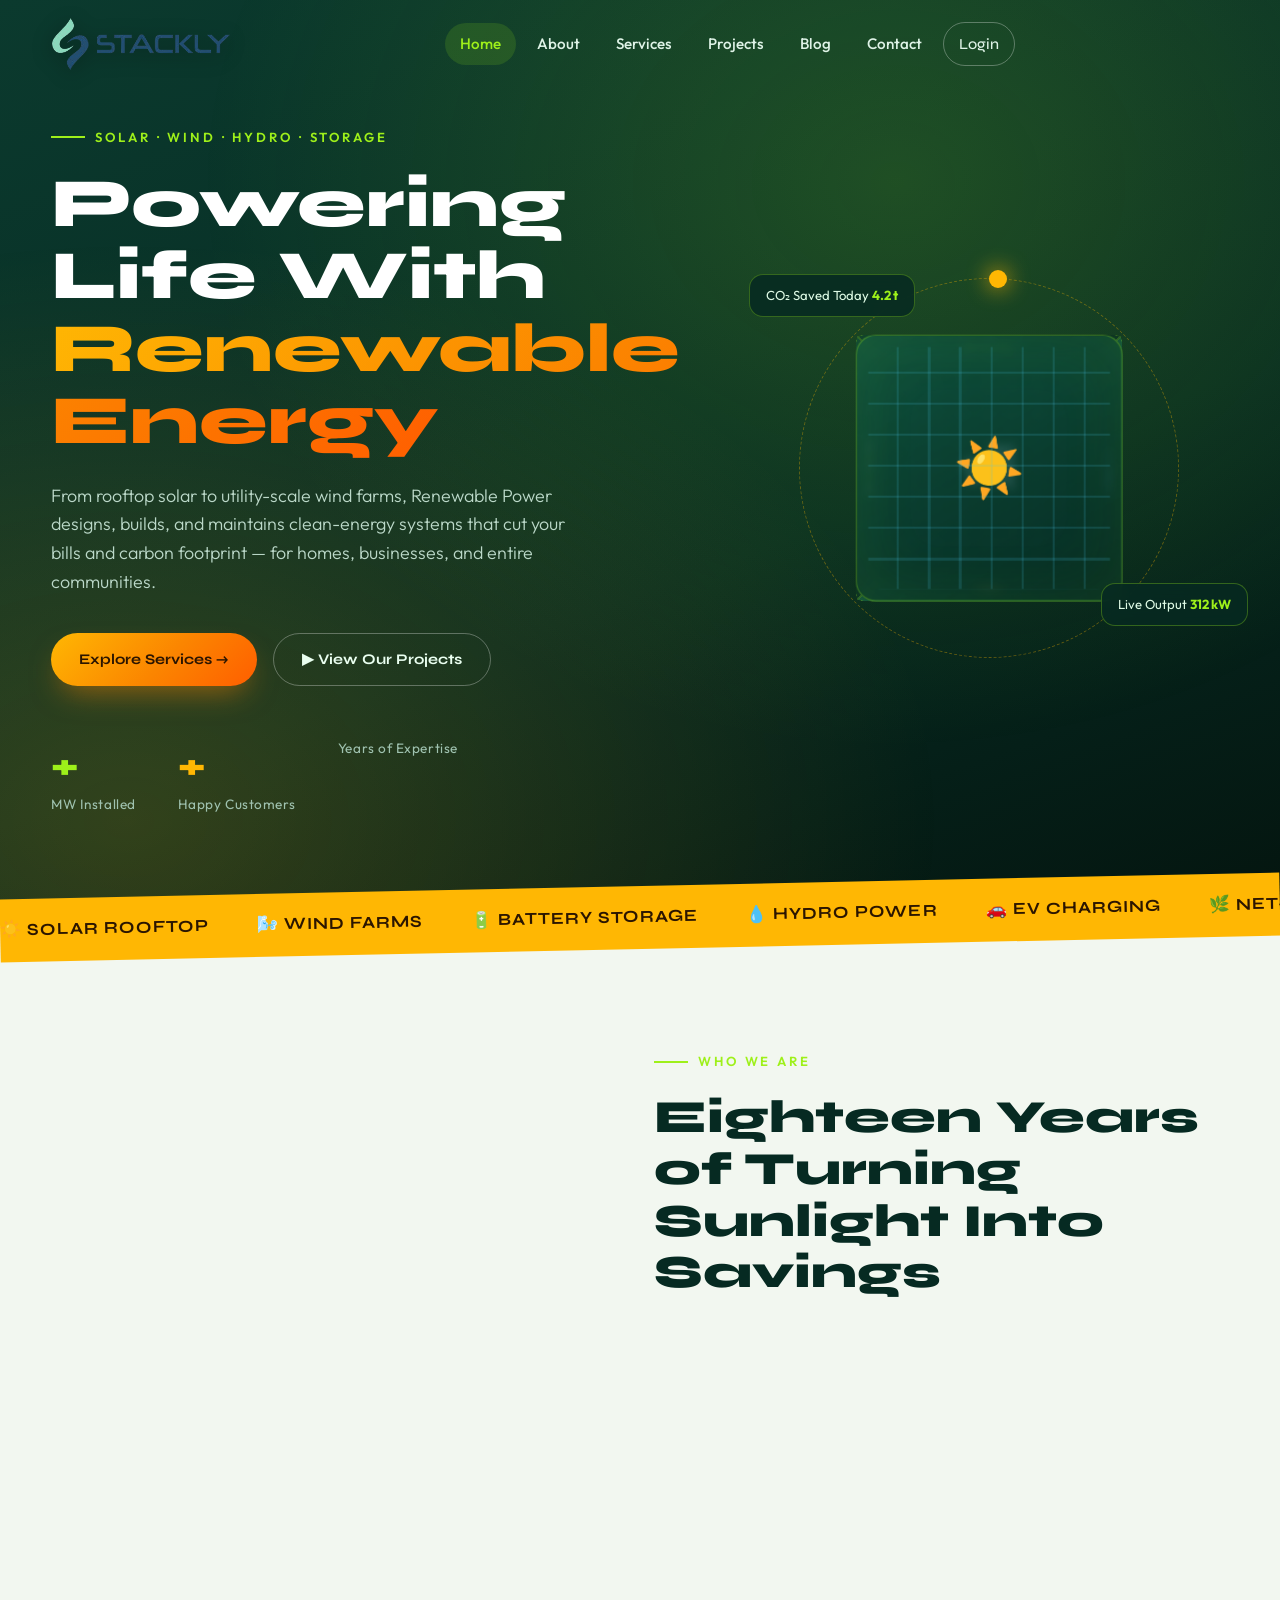
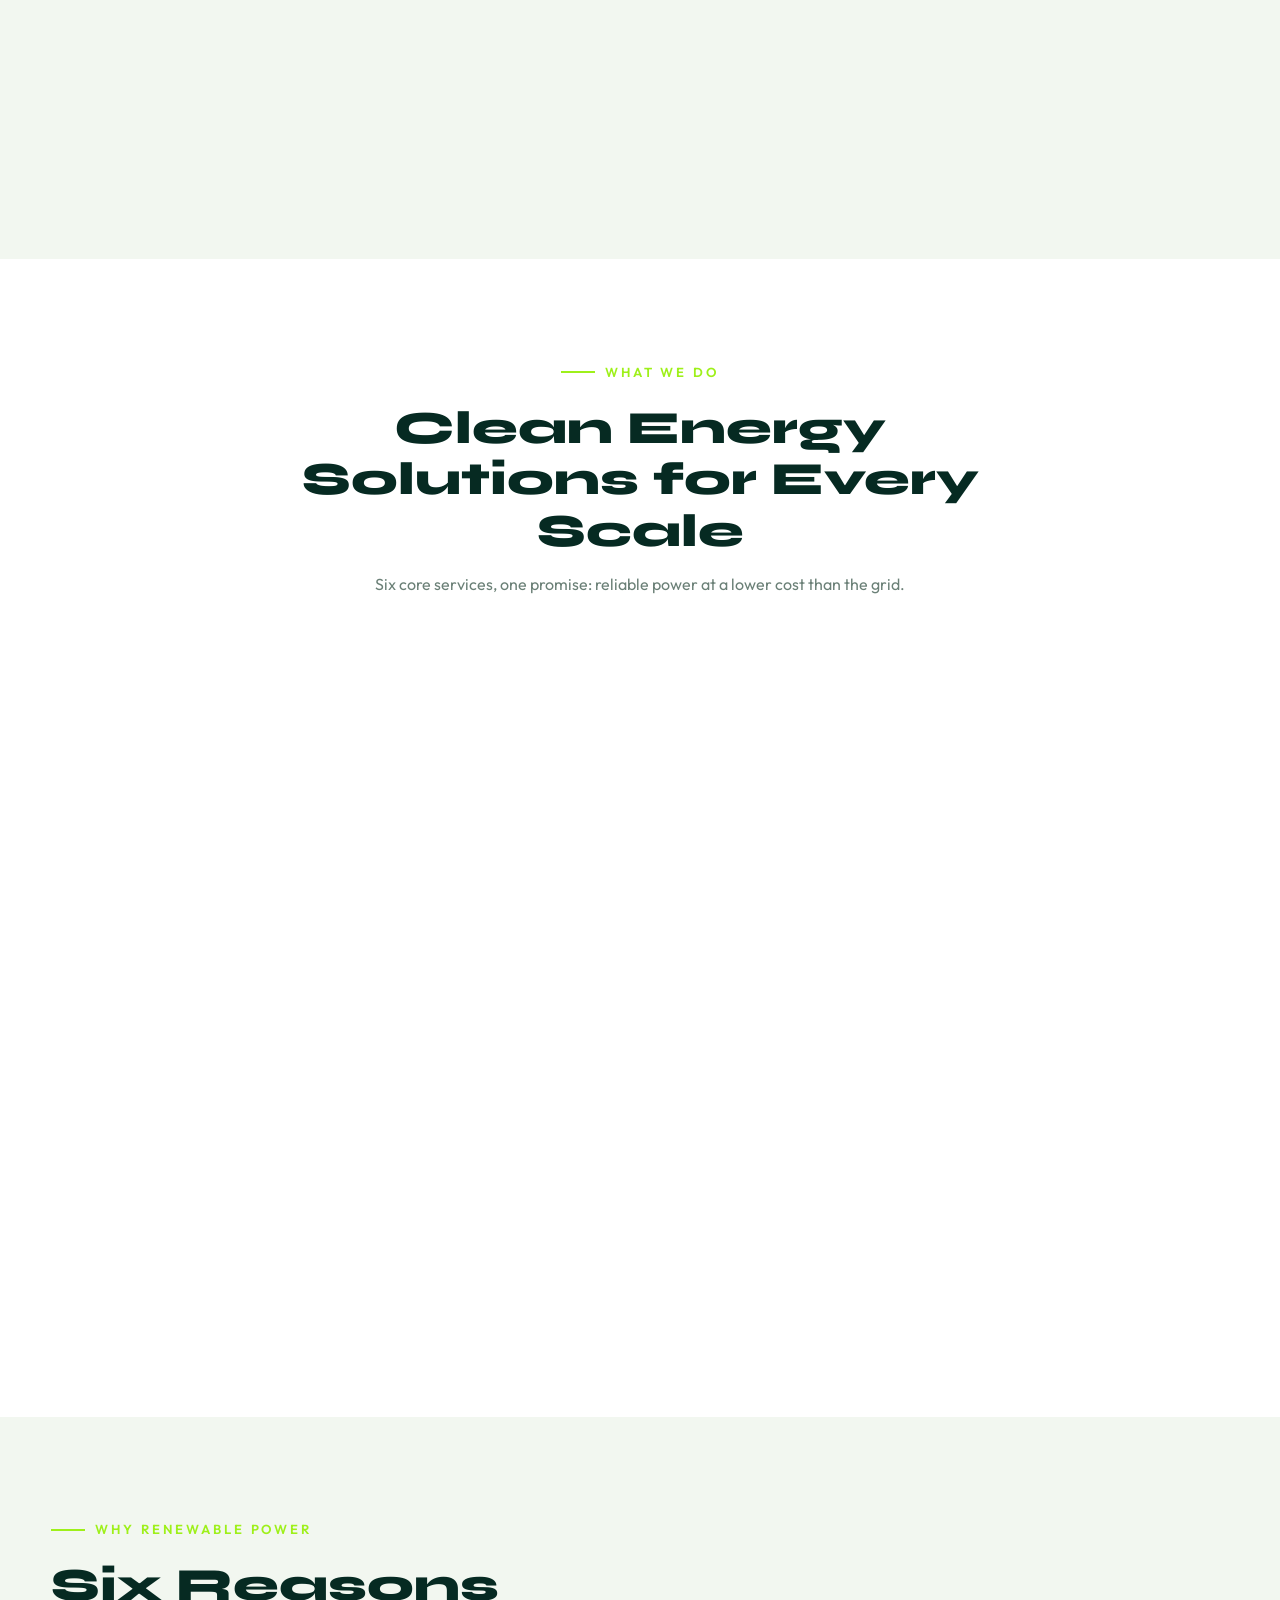
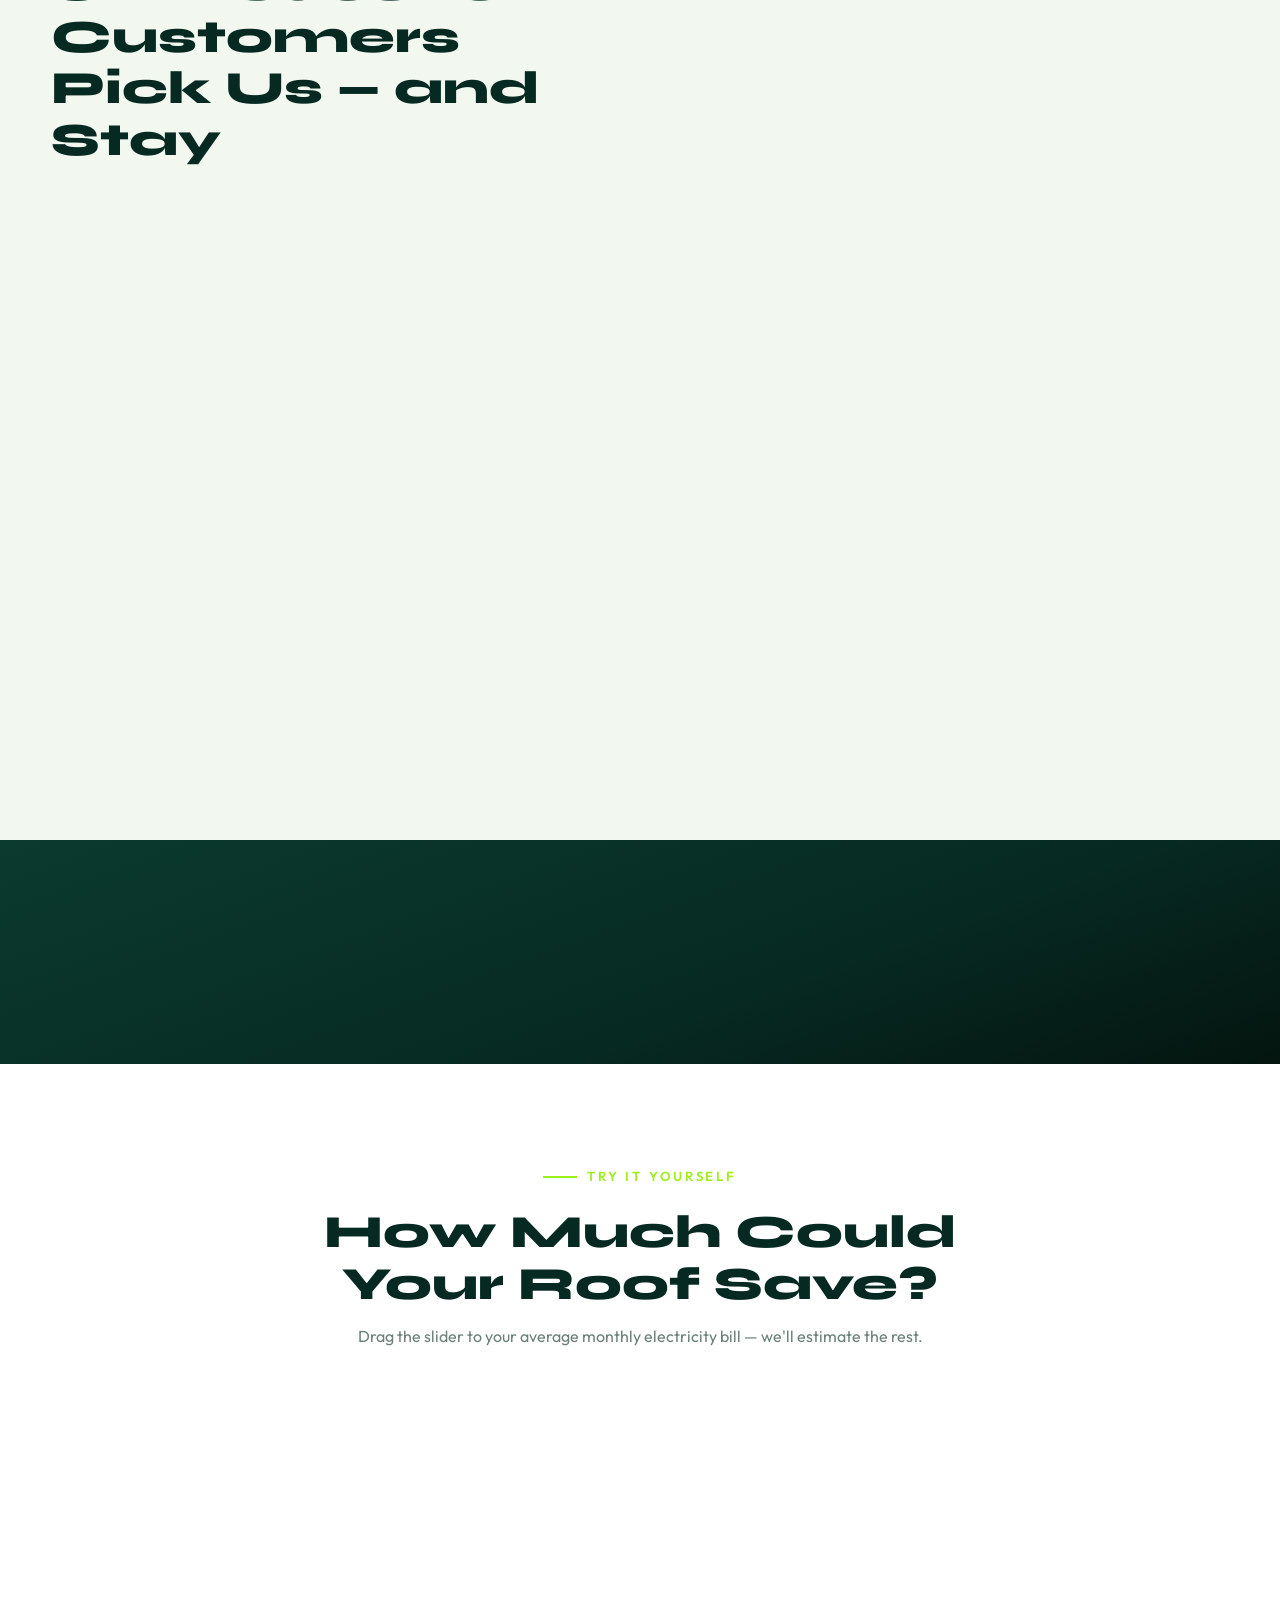
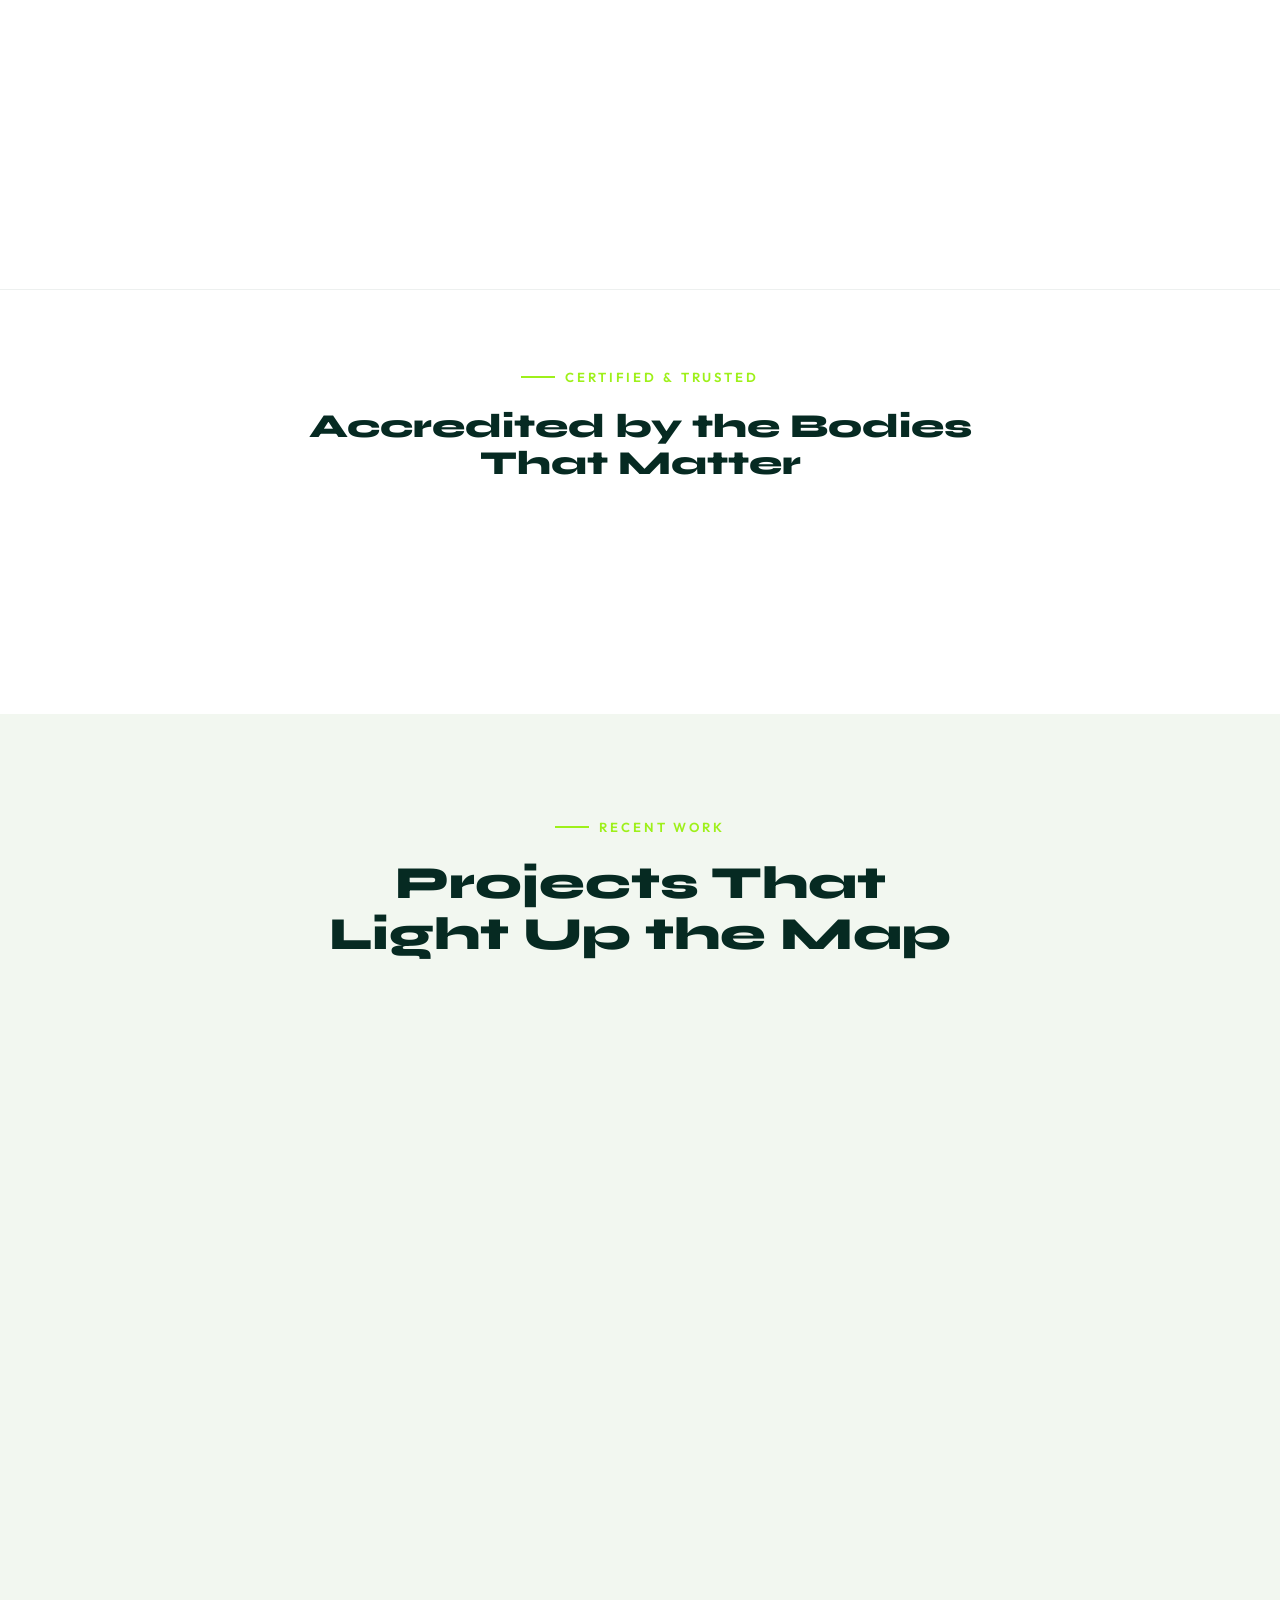
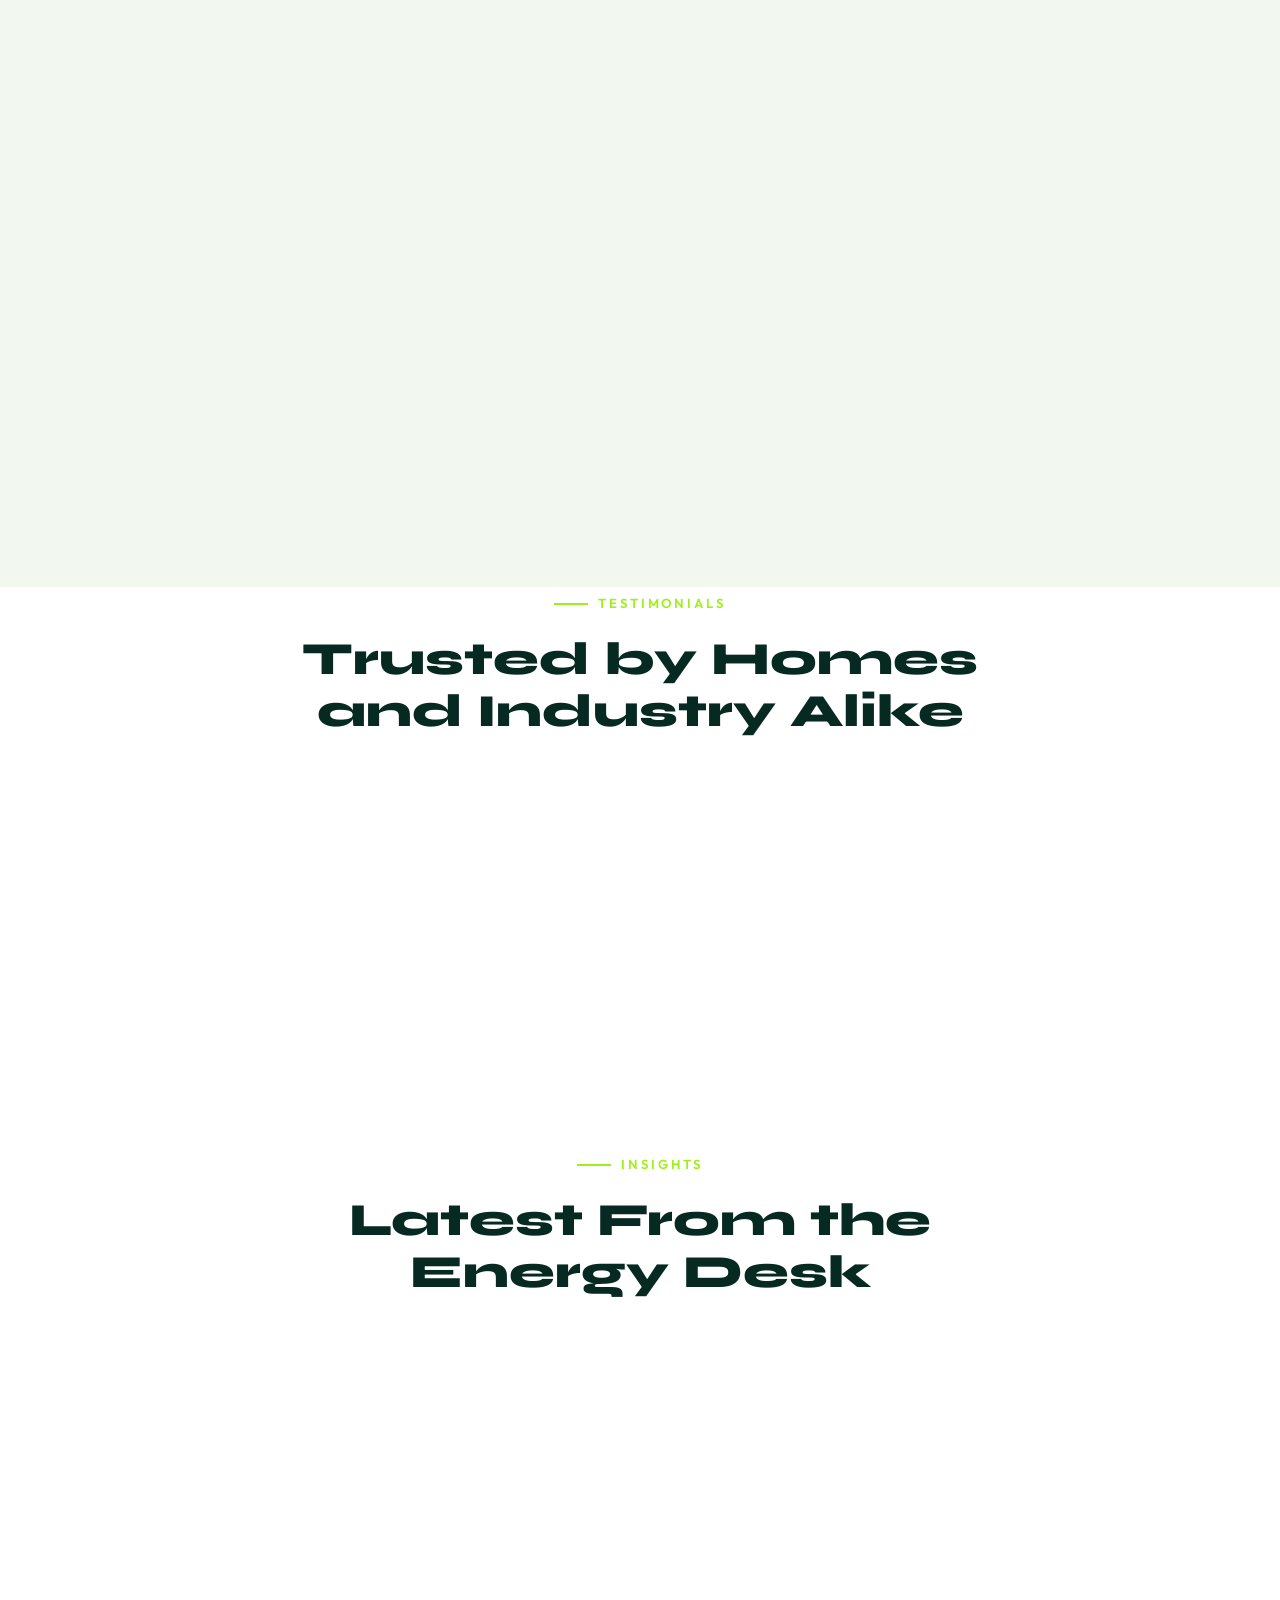
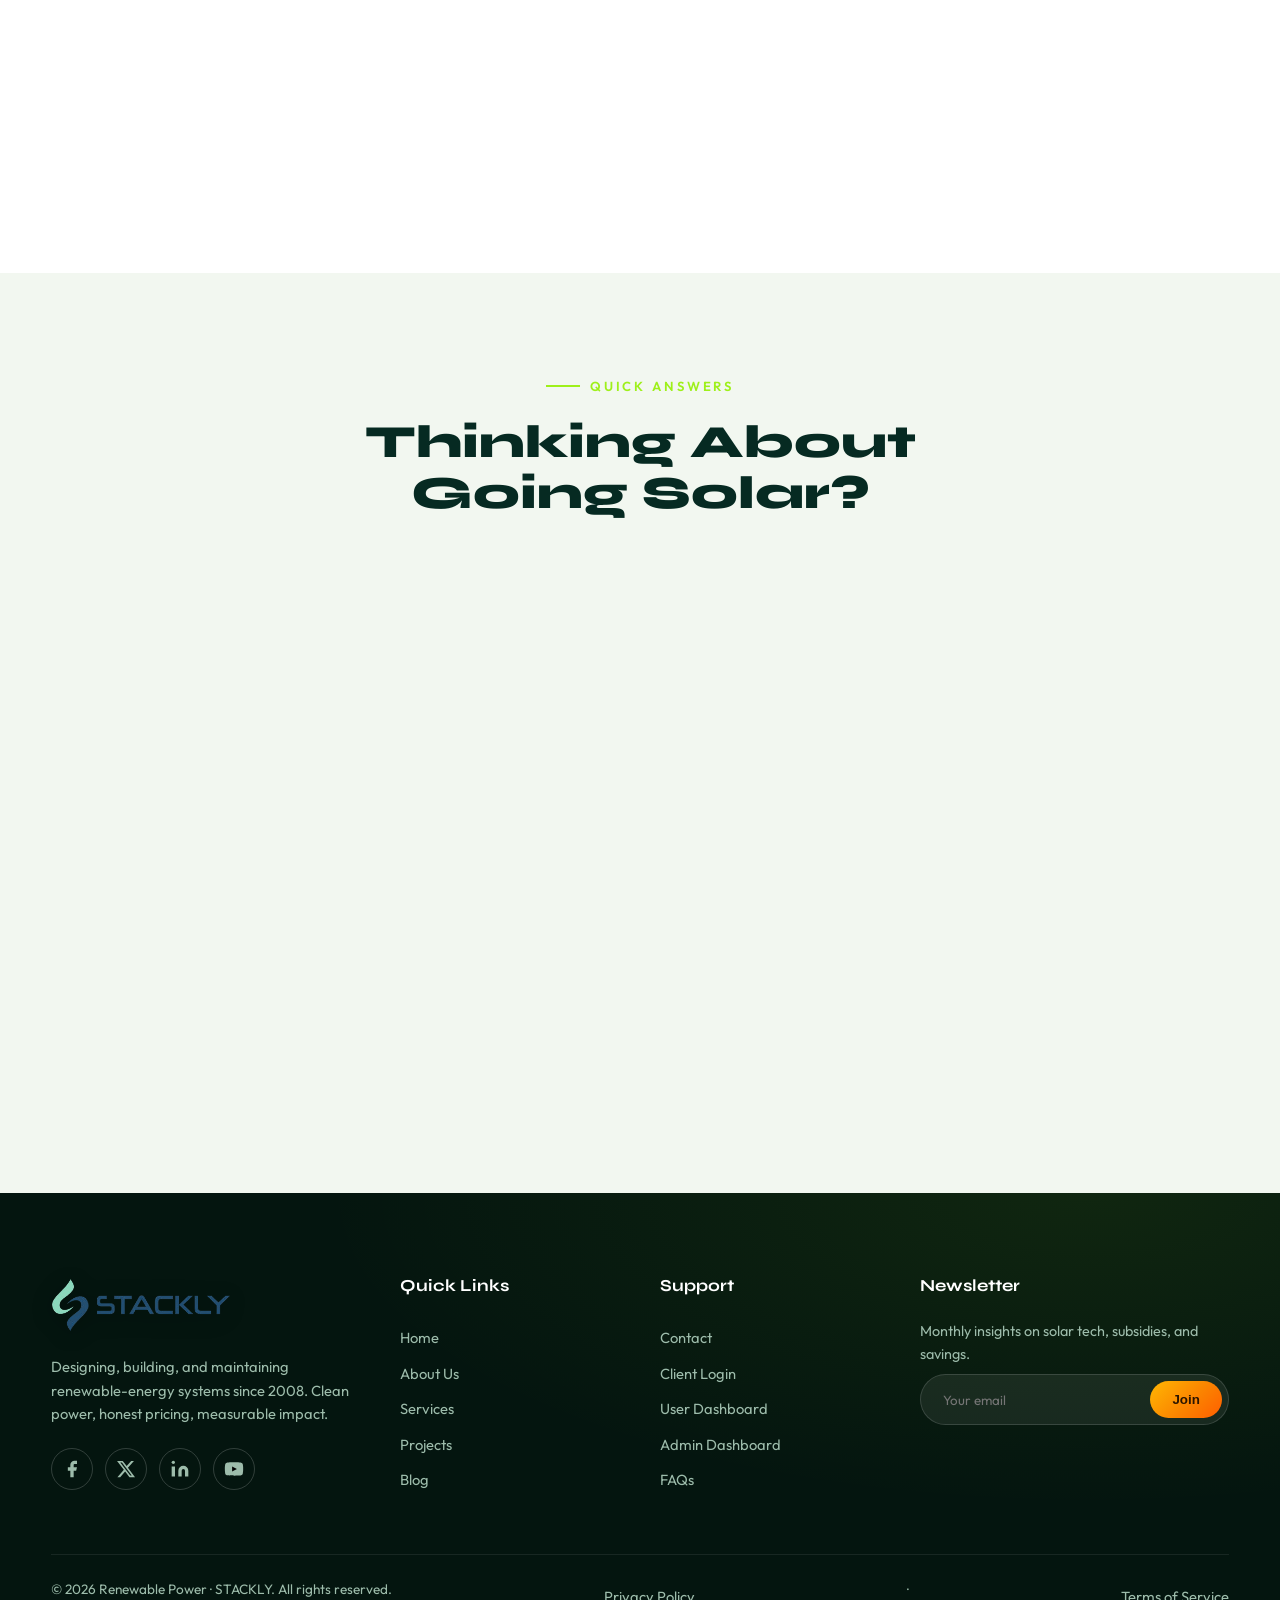
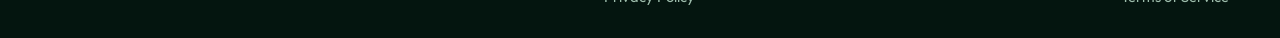
==== commit 8f414cac: "Update footer links to Privacy Policy and Terms of Service" ====
--- a/index.html
+++ b/index.html
@@ -327,7 +327,7 @@
   </div>
   <div class="container foot-bottom">
     <span>© 2026 Renewable Power · STACKLY. All rights reserved.</span>
-    <span>Privacy Policy · Terms of Service</span>
+    <span><a href="./error.html">Privacy Policy</a></span> · <span><a href="./error.html">Terms of Service</a></span>
   </div>
 </footer>
 
@@ -337,4 +337,4 @@
 <script src="https://cdnjs.cloudflare.com/ajax/libs/gsap/3.12.5/ScrollTrigger.min.js"></script>
 <script src="script.js"></script>
 </body>
-</html>+</html>
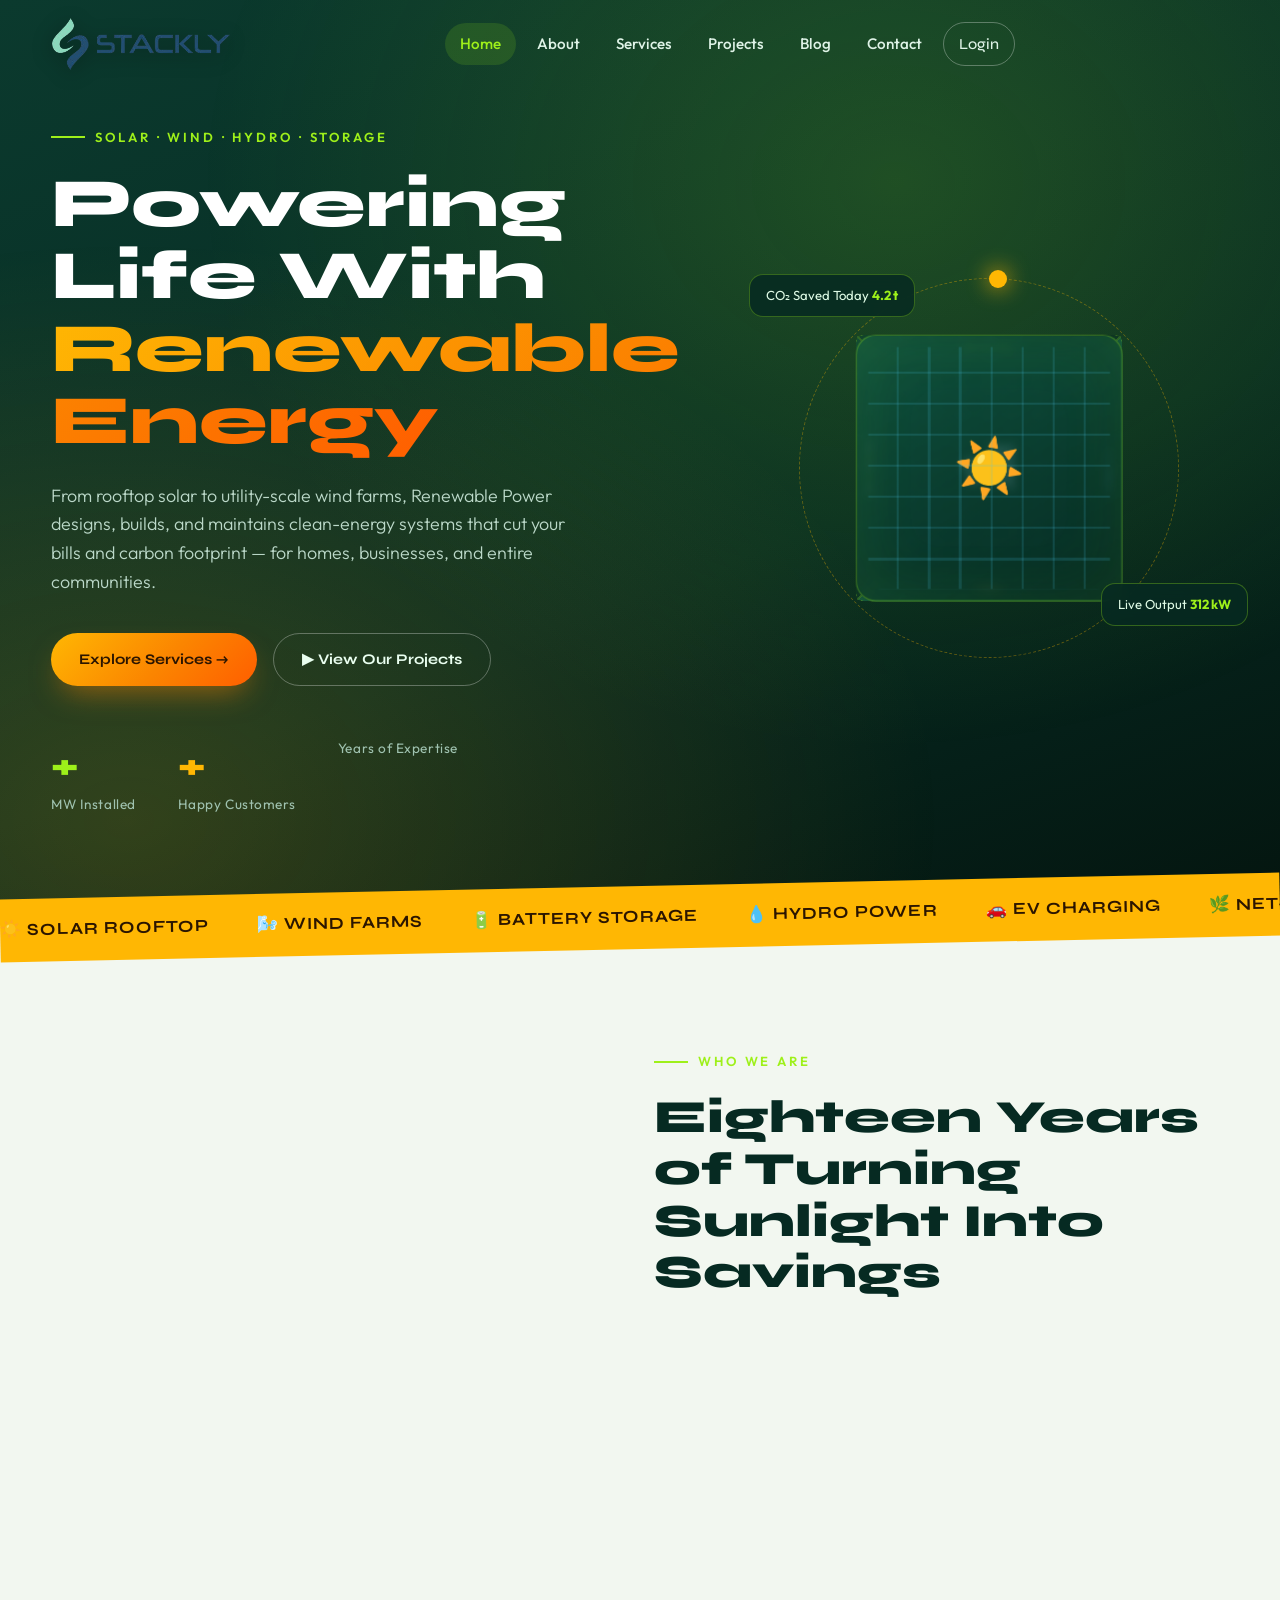
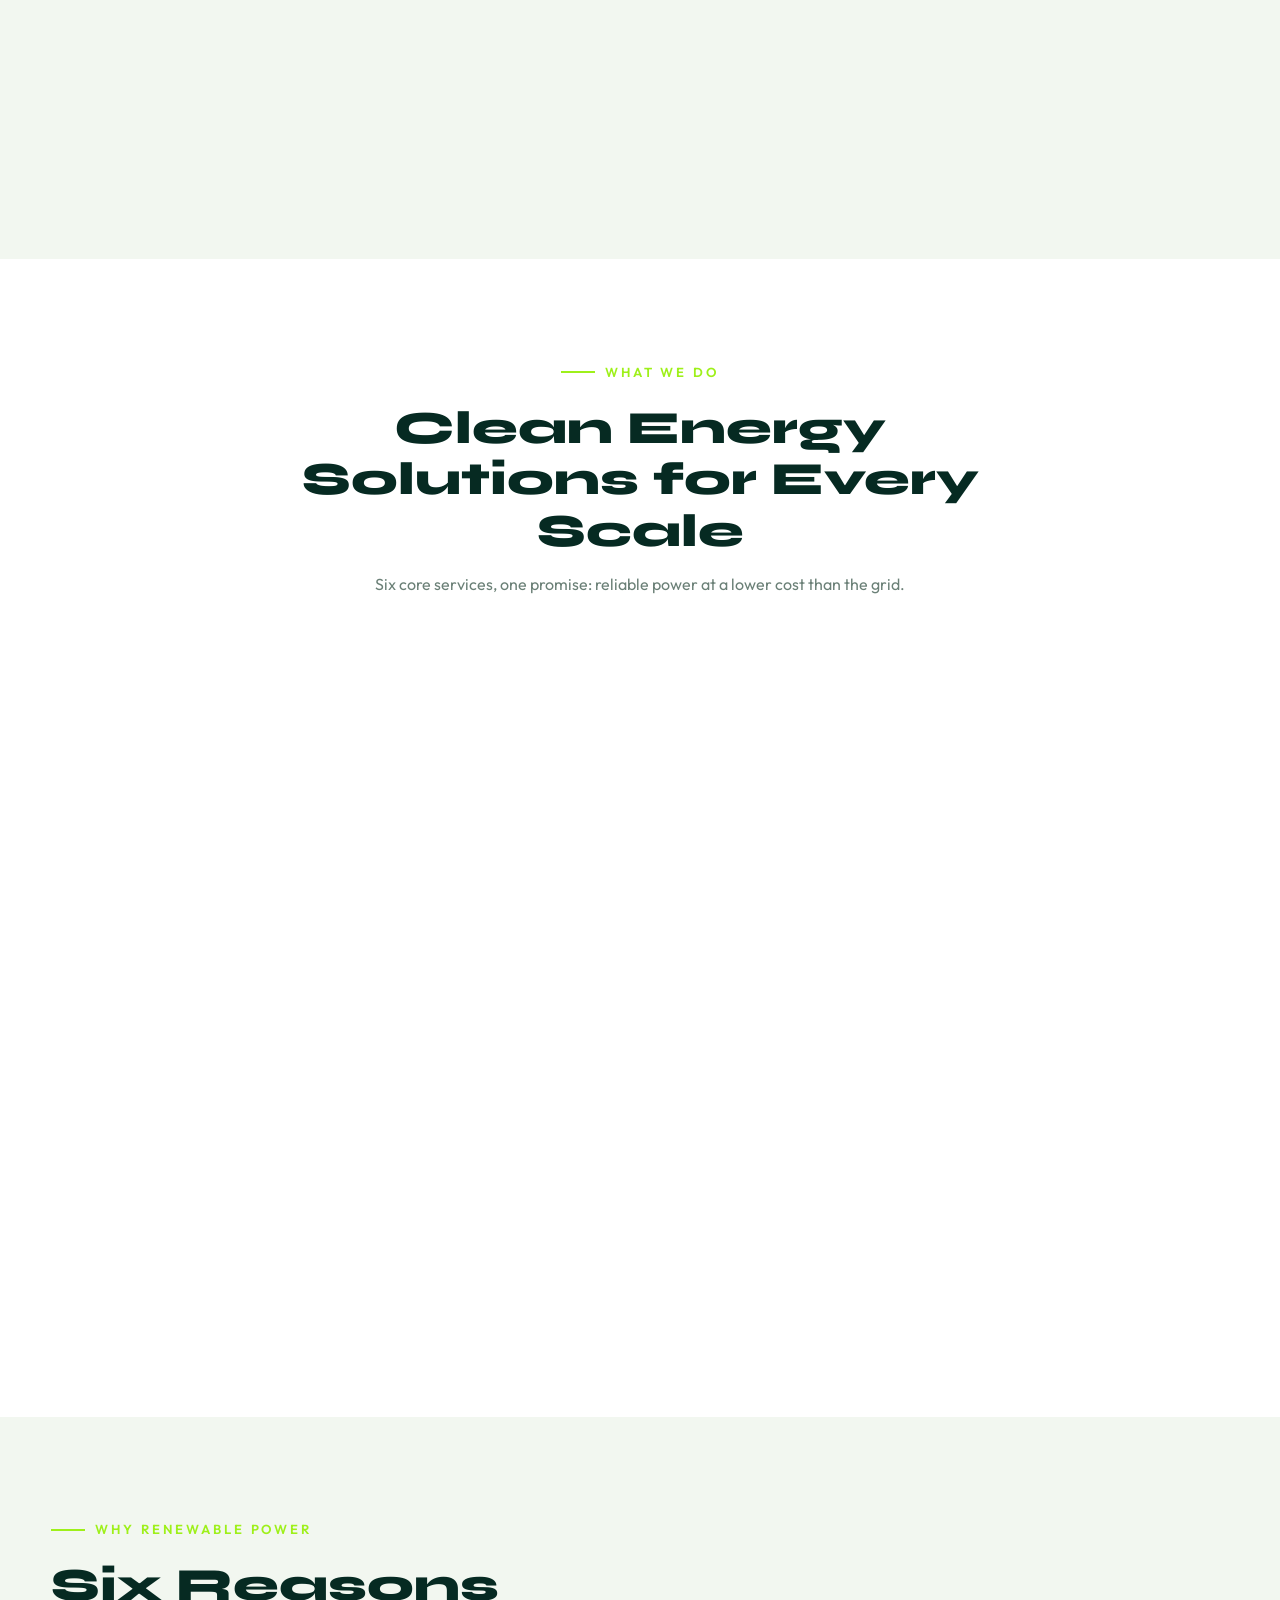
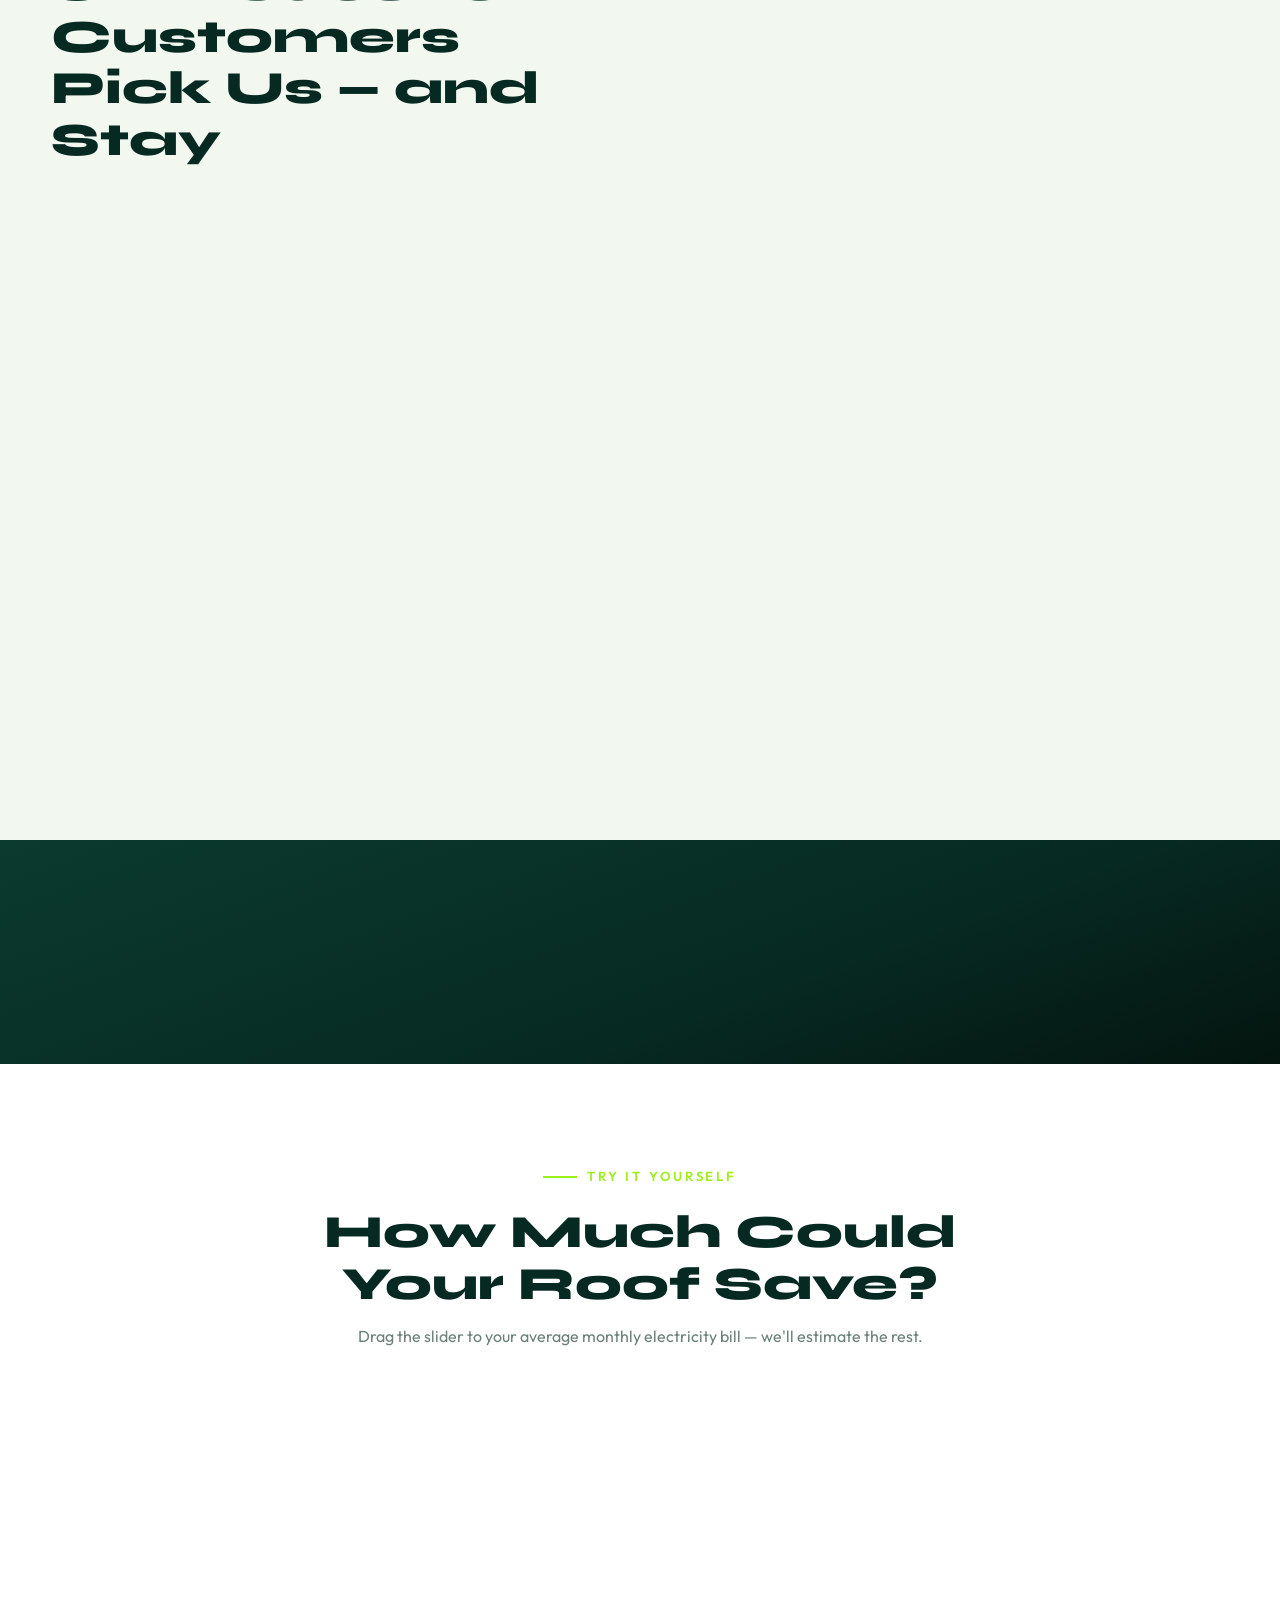
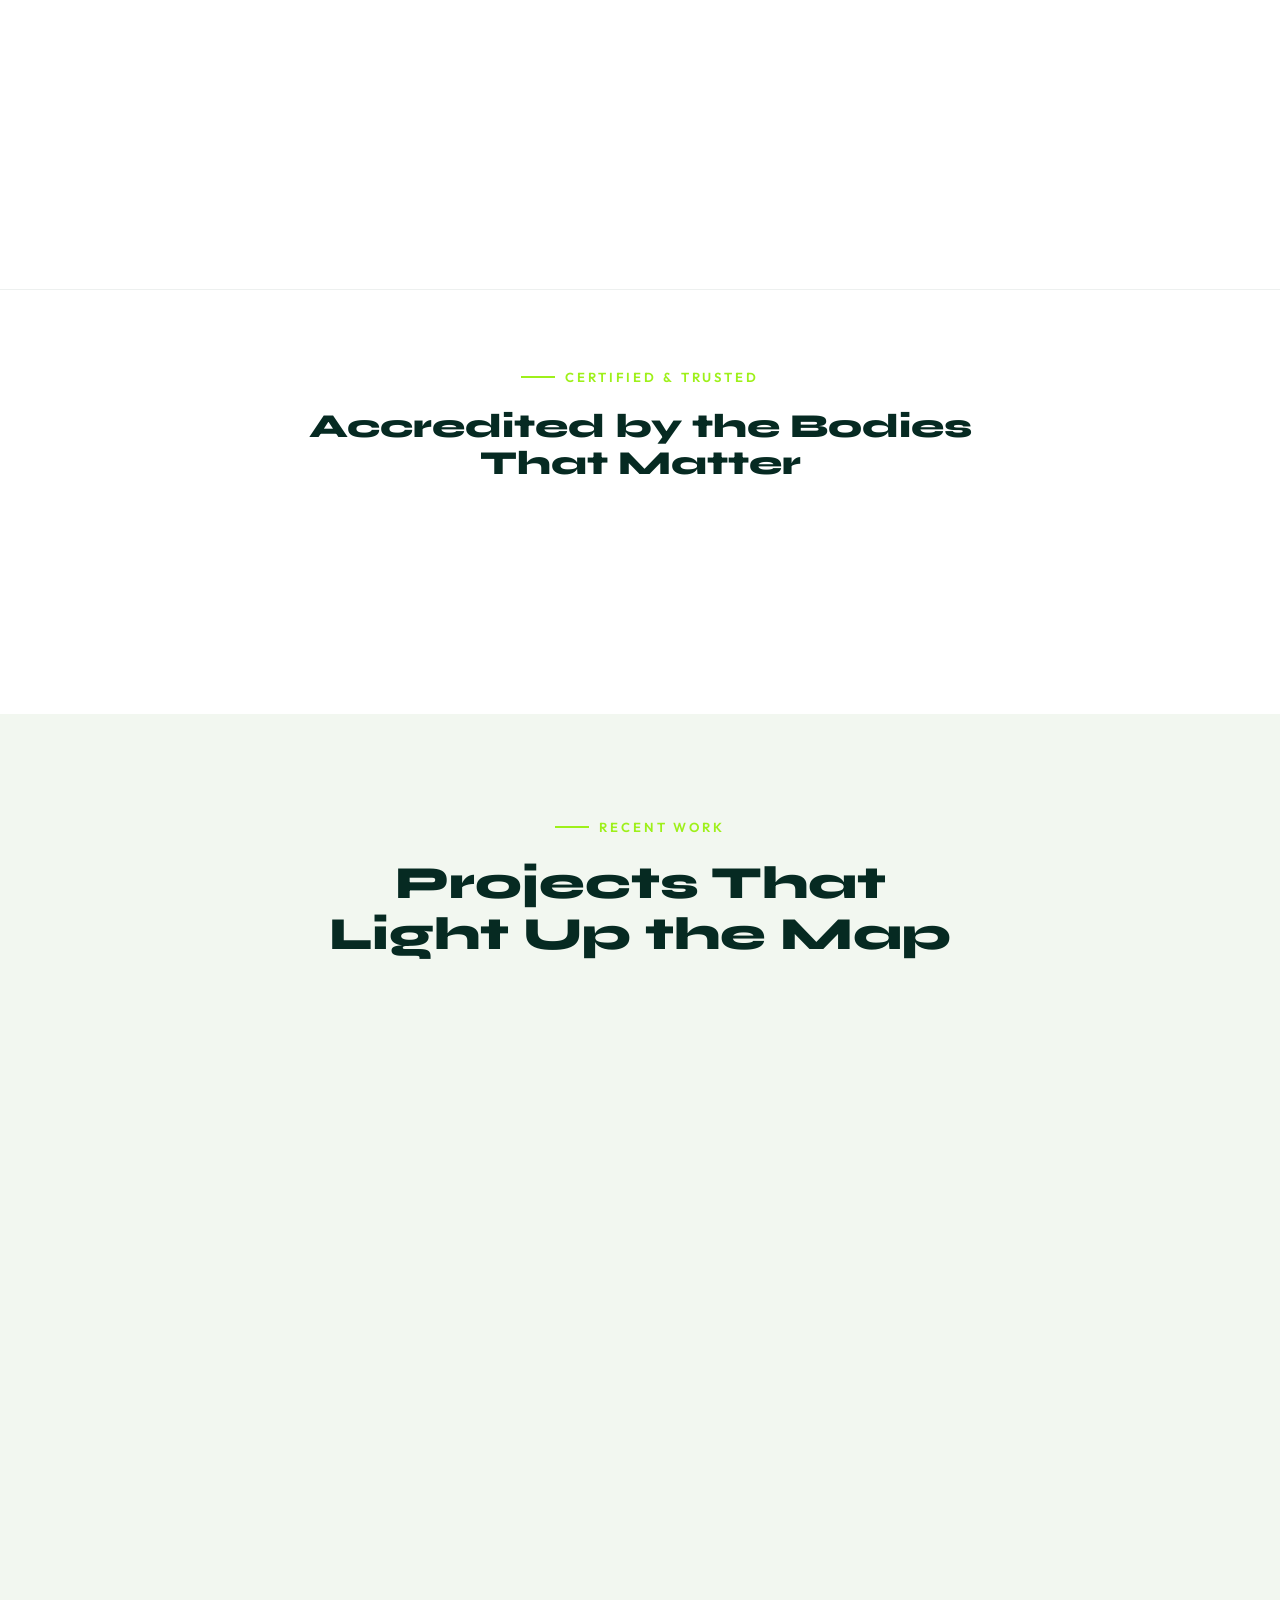
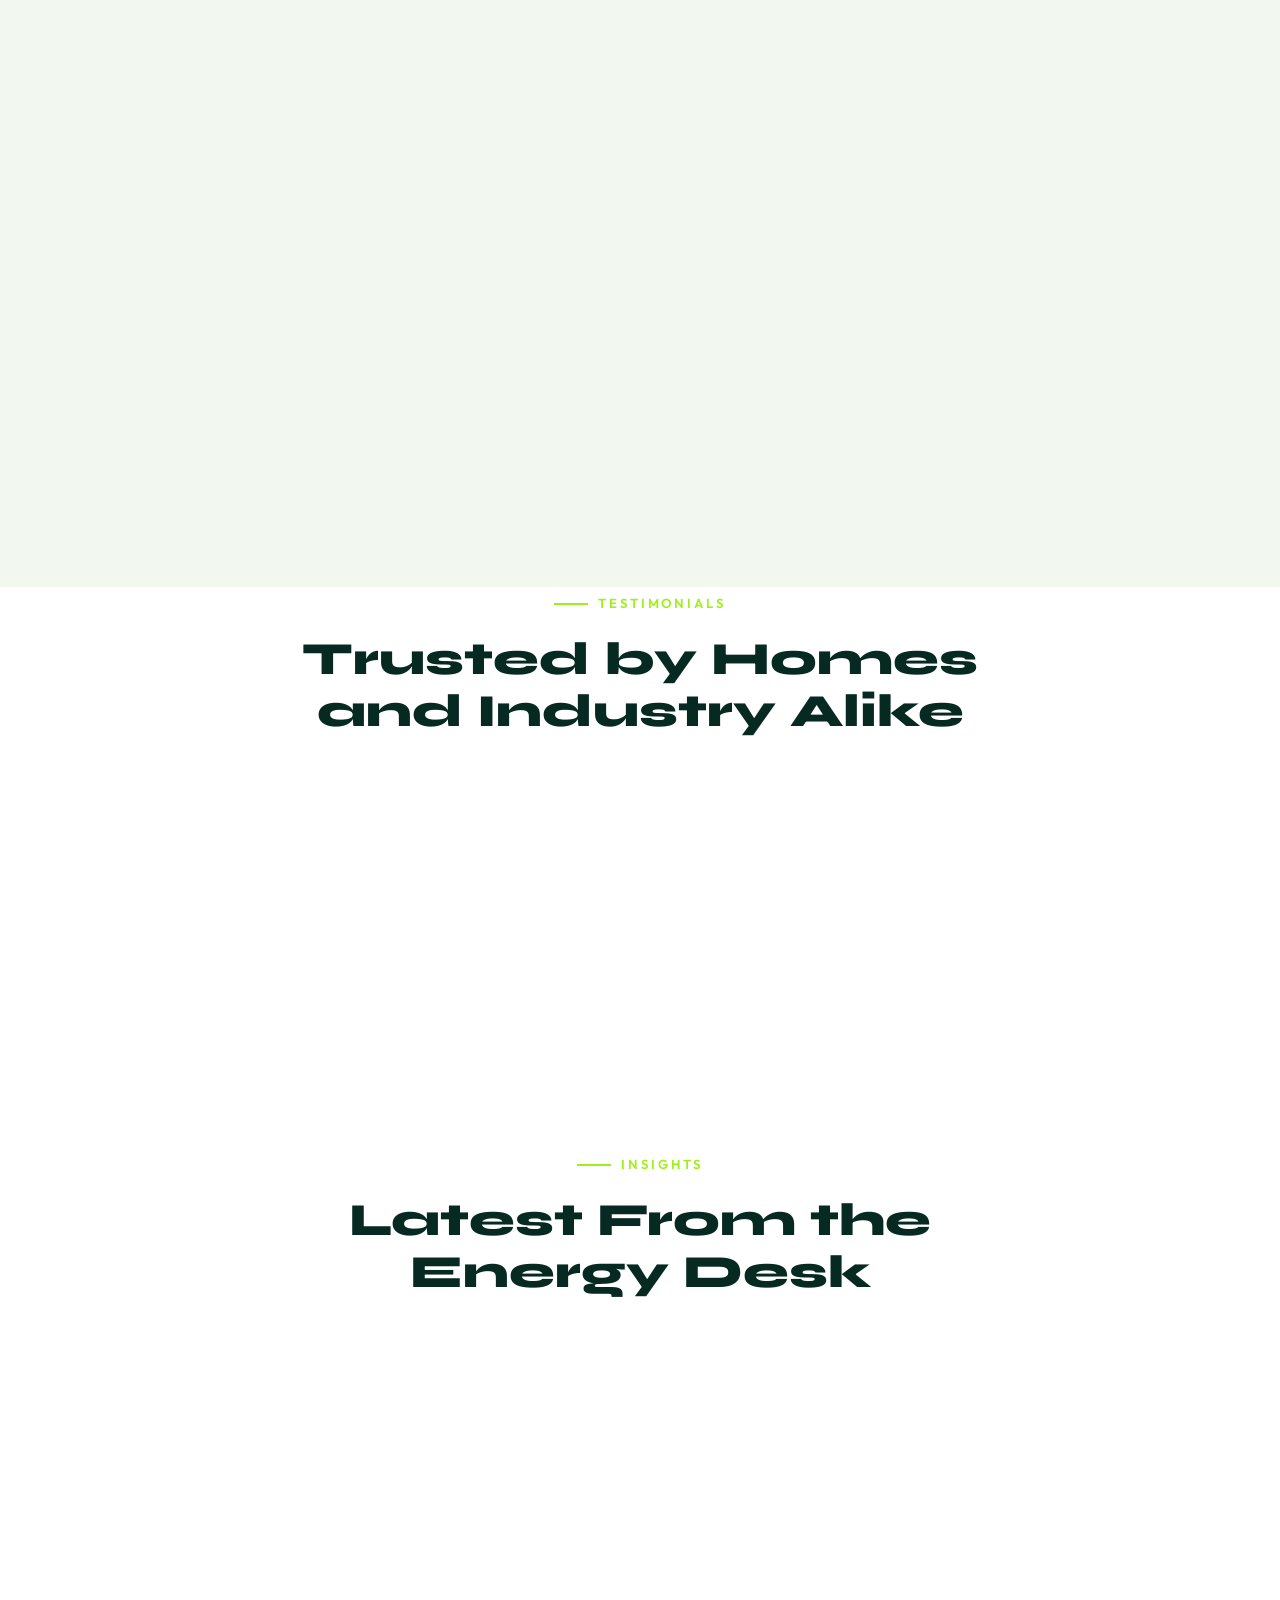
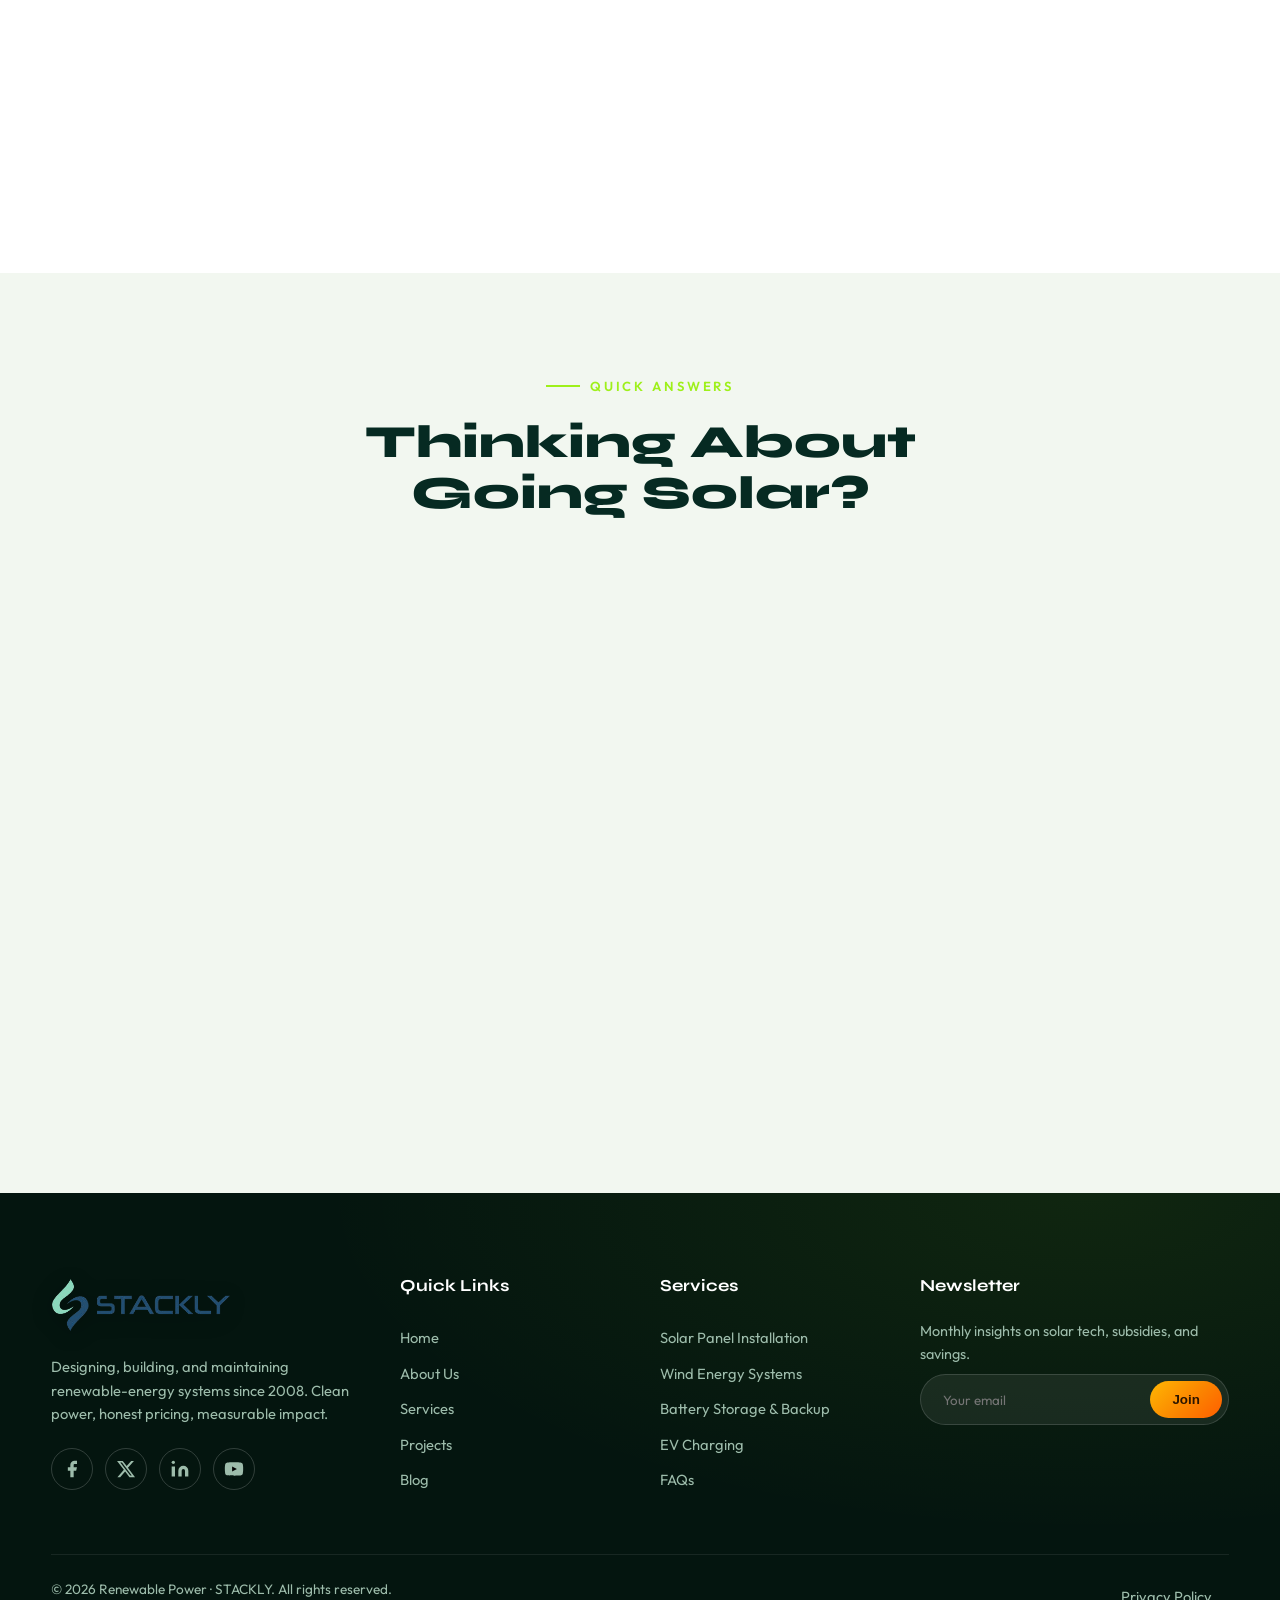
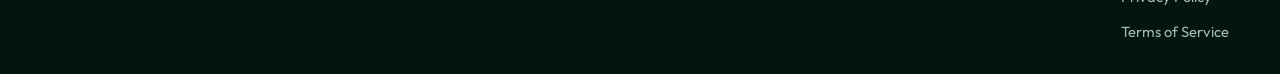
==== commit c802f339: "Update footer links and services section" ====
--- a/index.html
+++ b/index.html
@@ -318,7 +318,7 @@
       </div>
     </div>
     <div><h4>Quick Links</h4><a href="index.html">Home</a><a href="about.html">About Us</a><a href="services.html">Services</a><a href="projects.html">Projects</a><a href="blog.html">Blog</a></div>
-    <div><h4>Support</h4><a href="contact.html">Contact</a><a href="login.html">Client Login</a><a href="user-dashboard.html">User Dashboard</a><a href="admin-dashboard.html">Admin Dashboard</a><a href="#">FAQs</a></div>
+    <div><h4>Services</h4><a href="services.html">Solar Panel Installation</a><a href="services.html">Wind Energy Systems</a><a href="services.html">Battery Storage & Backup</a><a href="services.html">EV Charging</a><a href="./error.html">FAQs</a></div>
     <div>
       <h4>Newsletter</h4>
       <p style="font-size:.9rem">Monthly insights on solar tech, subsidies, and savings.</p>
@@ -327,7 +327,7 @@
   </div>
   <div class="container foot-bottom">
     <span>© 2026 Renewable Power · STACKLY. All rights reserved.</span>
-    <span><a href="./error.html">Privacy Policy</a></span> · <span><a href="./error.html">Terms of Service</a></span>
+    <span><a href="./error.html">Privacy Policy</a><a href="./error.html">Terms of Service</a></span>
   </div>
 </footer>
 
--- a/style.css
+++ b/style.css
@@ -275,9 +275,31 @@
 .alert.err{display:block;background:#ffe5e0;color:#a52d12;border:1px solid #f5b9ad}
 .alert.ok{display:block;background:#e3f9e5;color:#1c6b2f;border:1px solid #a9e2b0}
 
+/* ---------- Modals (forgot password + success) ---------- */
+.rp-modal-overlay{position:fixed;inset:0;background:rgba(4,21,15,.72);backdrop-filter:blur(6px);
+  z-index:2000;display:grid;place-items:center;padding:24px;
+  opacity:0;pointer-events:none;transition:opacity .35s}
+.rp-modal-overlay.open{opacity:1;pointer-events:auto}
+.rp-modal{background:var(--cream);border-radius:24px;padding:40px 36px;width:min(420px,100%);
+  position:relative;text-align:center;box-shadow:0 32px 80px -20px rgba(4,21,15,.6);
+  transform:translateY(22px) scale(.97);transition:transform .35s}
+.rp-modal-overlay.open .rp-modal{transform:none}
+.rp-modal h2{font-family:var(--font-d);font-size:1.55rem;color:var(--pine);margin-bottom:10px}
+.rp-modal p{color:var(--mut);font-size:.95rem;line-height:1.55}
+.rp-modal .field label{text-align:left}
+.rp-modal .field input{text-align:left}
+.rp-modal-close{position:absolute;top:14px;right:14px;width:36px;height:36px;border-radius:50%;
+  border:0;background:rgba(6,42,34,.08);cursor:pointer;font-size:1rem;color:var(--pine);
+  display:grid;place-items:center;transition:.25s}
+.rp-modal-close:hover{background:var(--pine);color:var(--volt)}
+.rp-modal--success .success-icon{width:72px;height:72px;border-radius:50%;background:var(--grad-energy);
+  color:#2b1500;font-size:2rem;font-weight:800;display:grid;place-items:center;margin:0 auto 18px;
+  box-shadow:0 16px 36px -10px rgba(251,133,0,.55);animation:popIn .5s cubic-bezier(.2,1.6,.4,1) both}
+@keyframes popIn{from{transform:scale(0) rotate(-20deg)}}
+
 /* ---------- Dashboards ---------- */
 .dash{display:grid;grid-template-columns:264px 1fr;min-height:100vh;background:#eef4ee}
-.sidebar{background:var(--grad-pine);color:#cfe9d8;padding:28px 20px;position:sticky;top:0;height:100vh;display:flex;flex-direction:column;gap:8px}
+.sidebar{background:var(--grad-pine);color:#cfe9d8;padding:28px 20px;position:sticky;top:0;height:200vh;display:flex;flex-direction:column;gap:8px}
 .sidebar .nav-logo-img{height:44px;margin:4px 6px 26px}
 .sidebar-close{display:none;position:absolute;top:18px;right:16px;width:38px;height:38px;border-radius:10px;
   background:rgba(255,255,255,.08);border:1px solid rgba(255,255,255,.14);color:#cfe9d8;cursor:pointer;
@@ -469,4 +491,4 @@
 }
 @media(prefers-reduced-motion:reduce){
   *,*::before,*::after{animation-duration:.01ms!important;transition-duration:.01ms!important}
-}+}
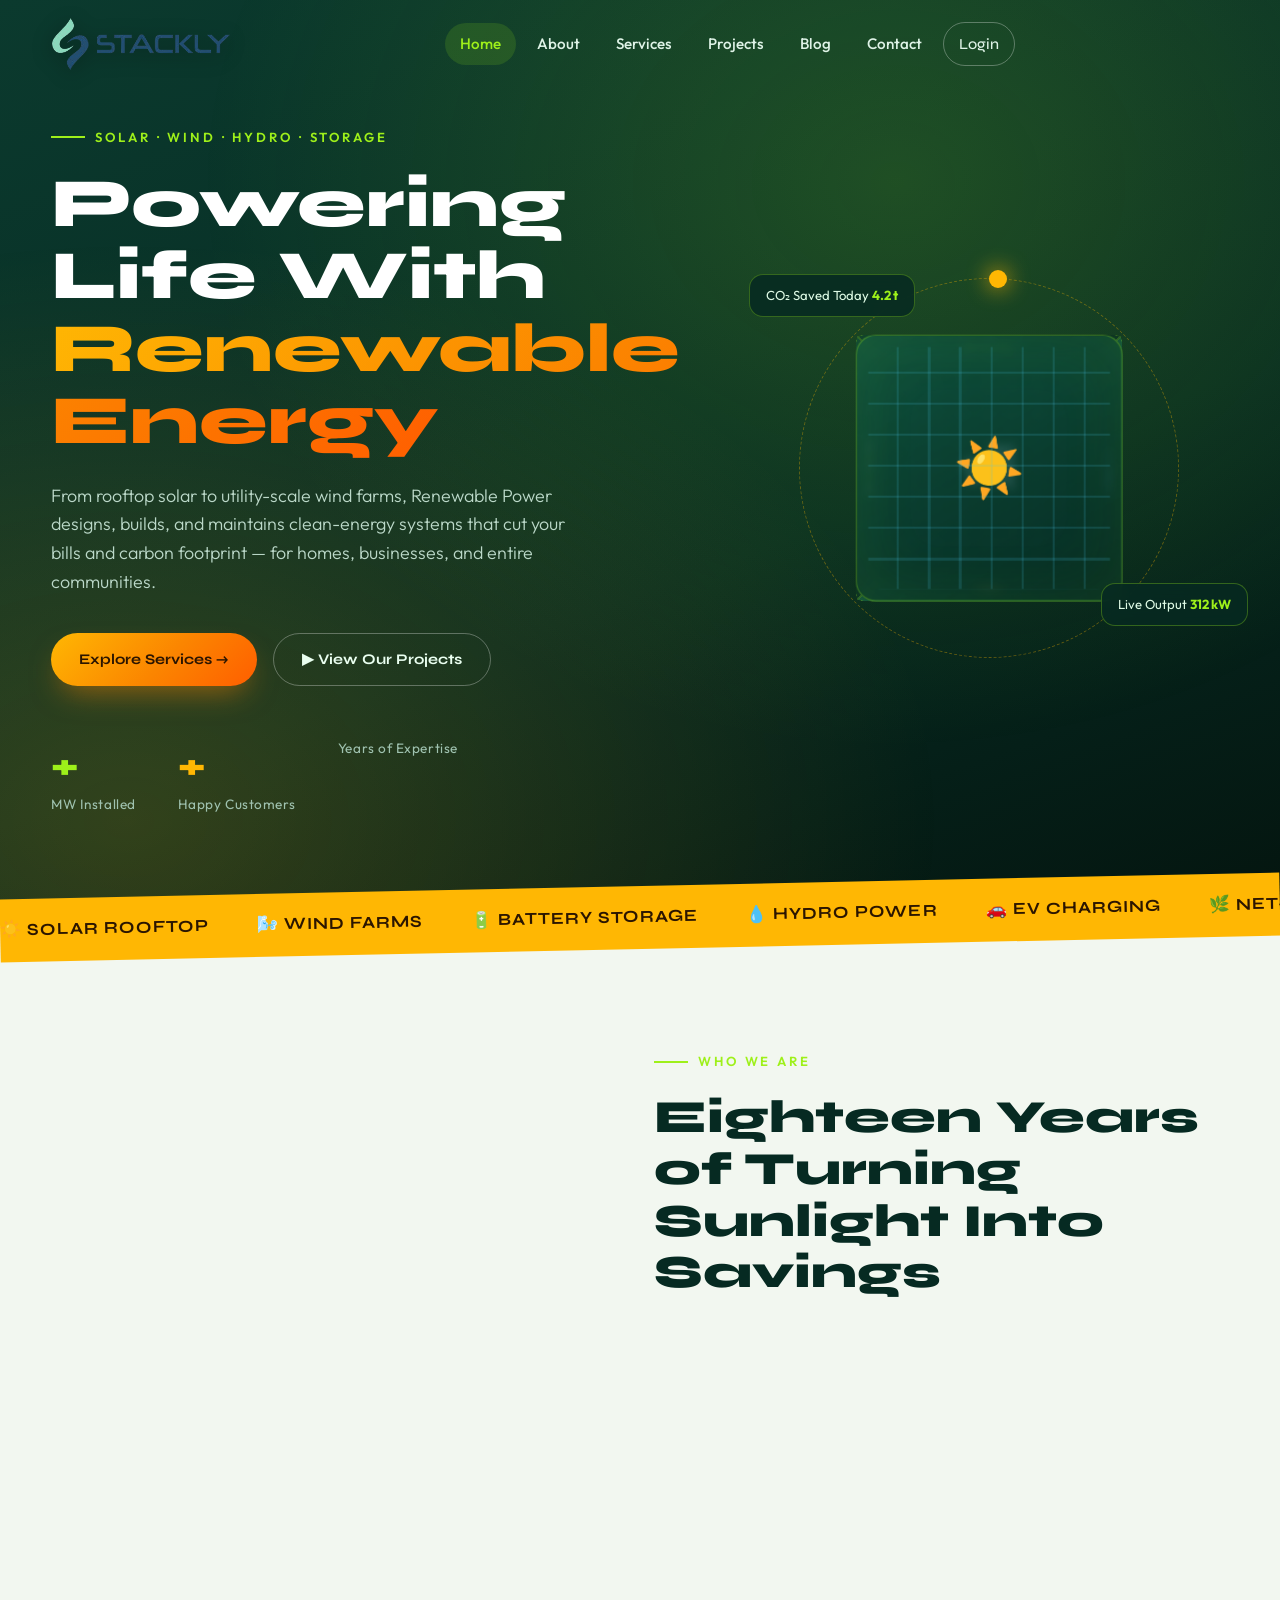
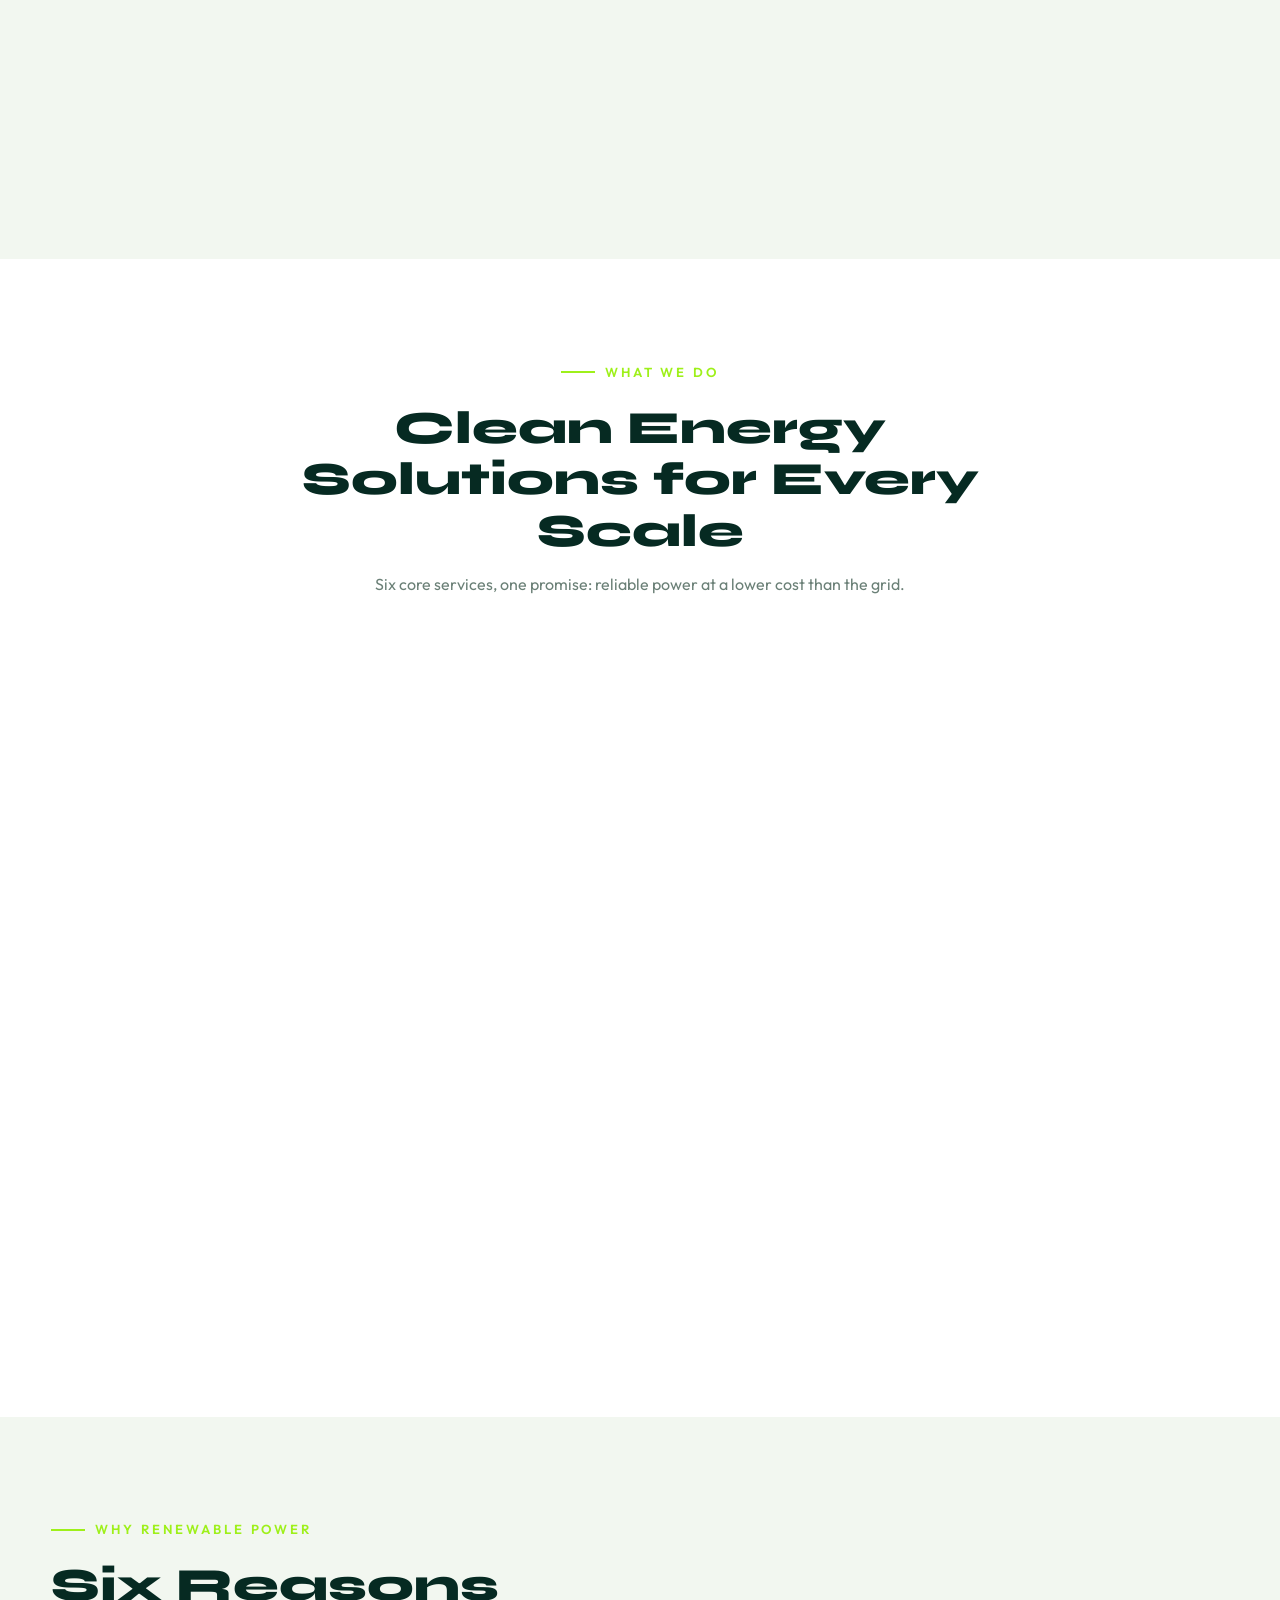
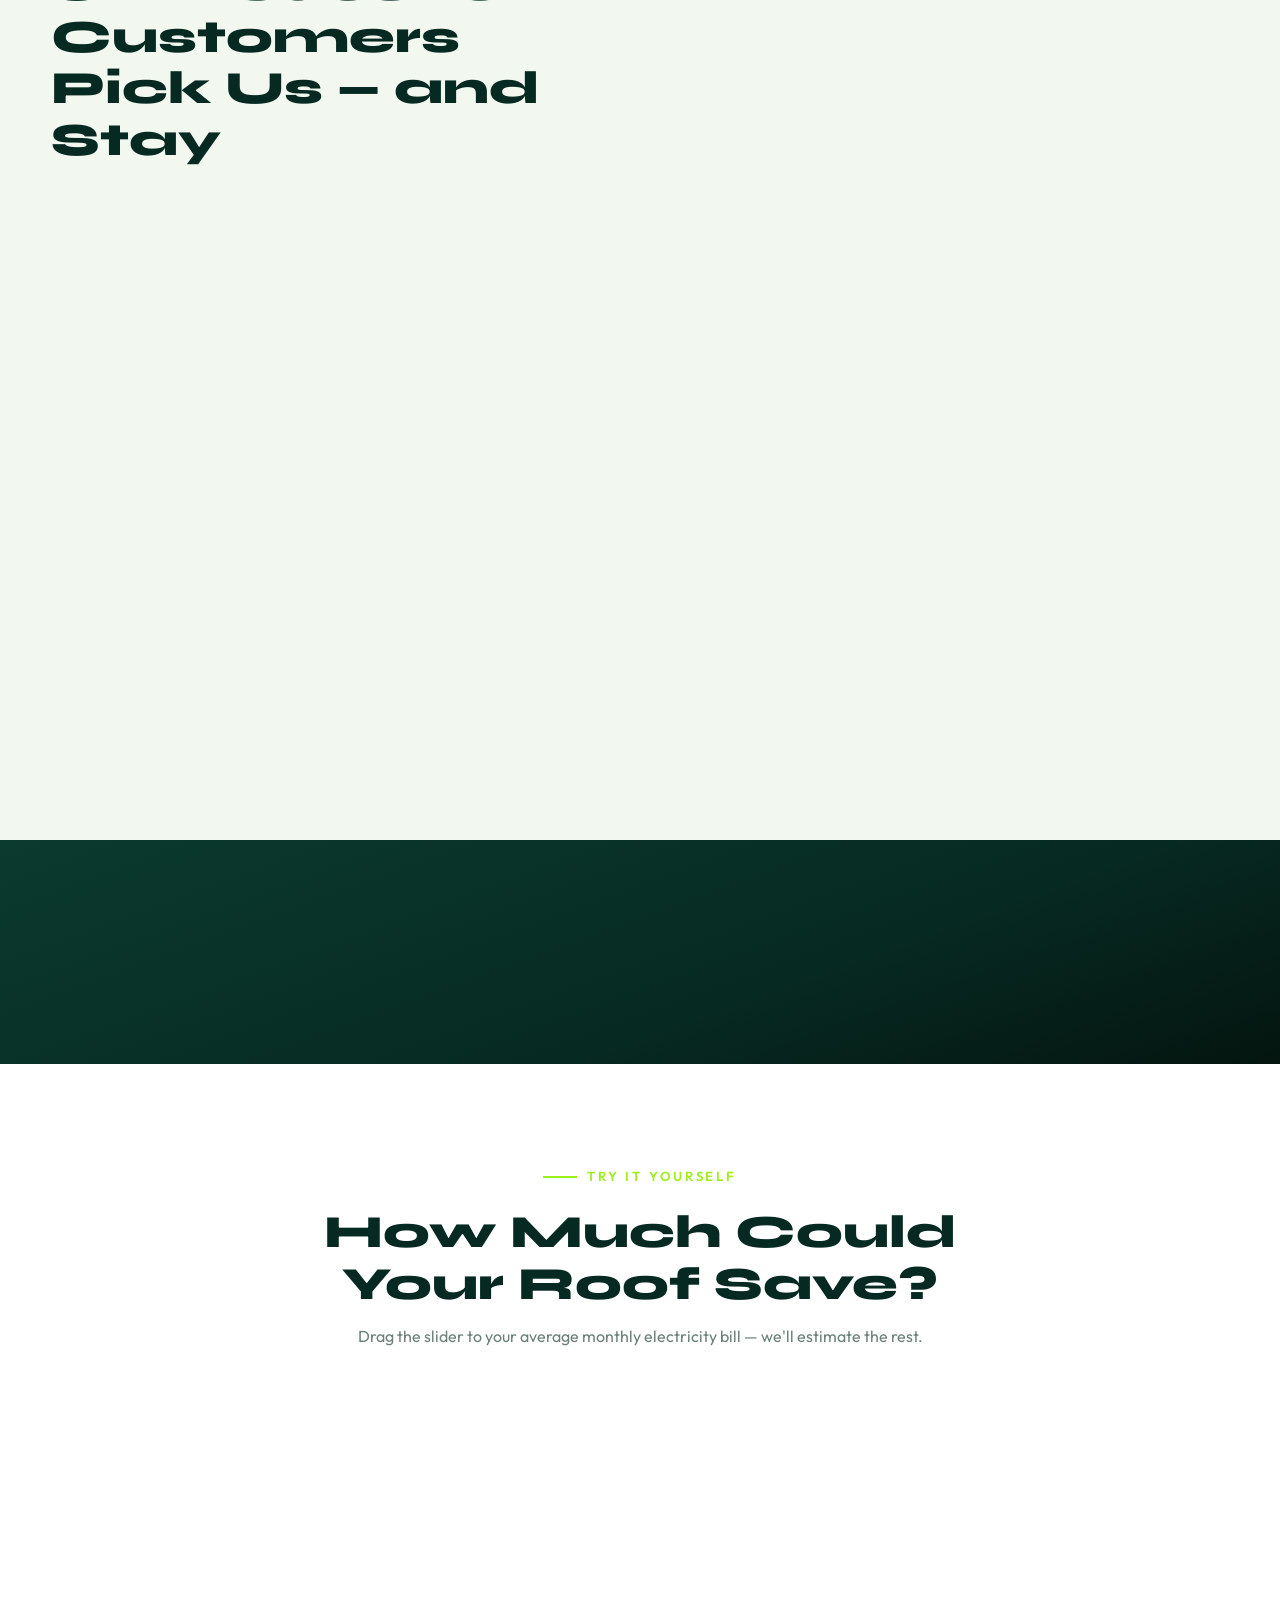
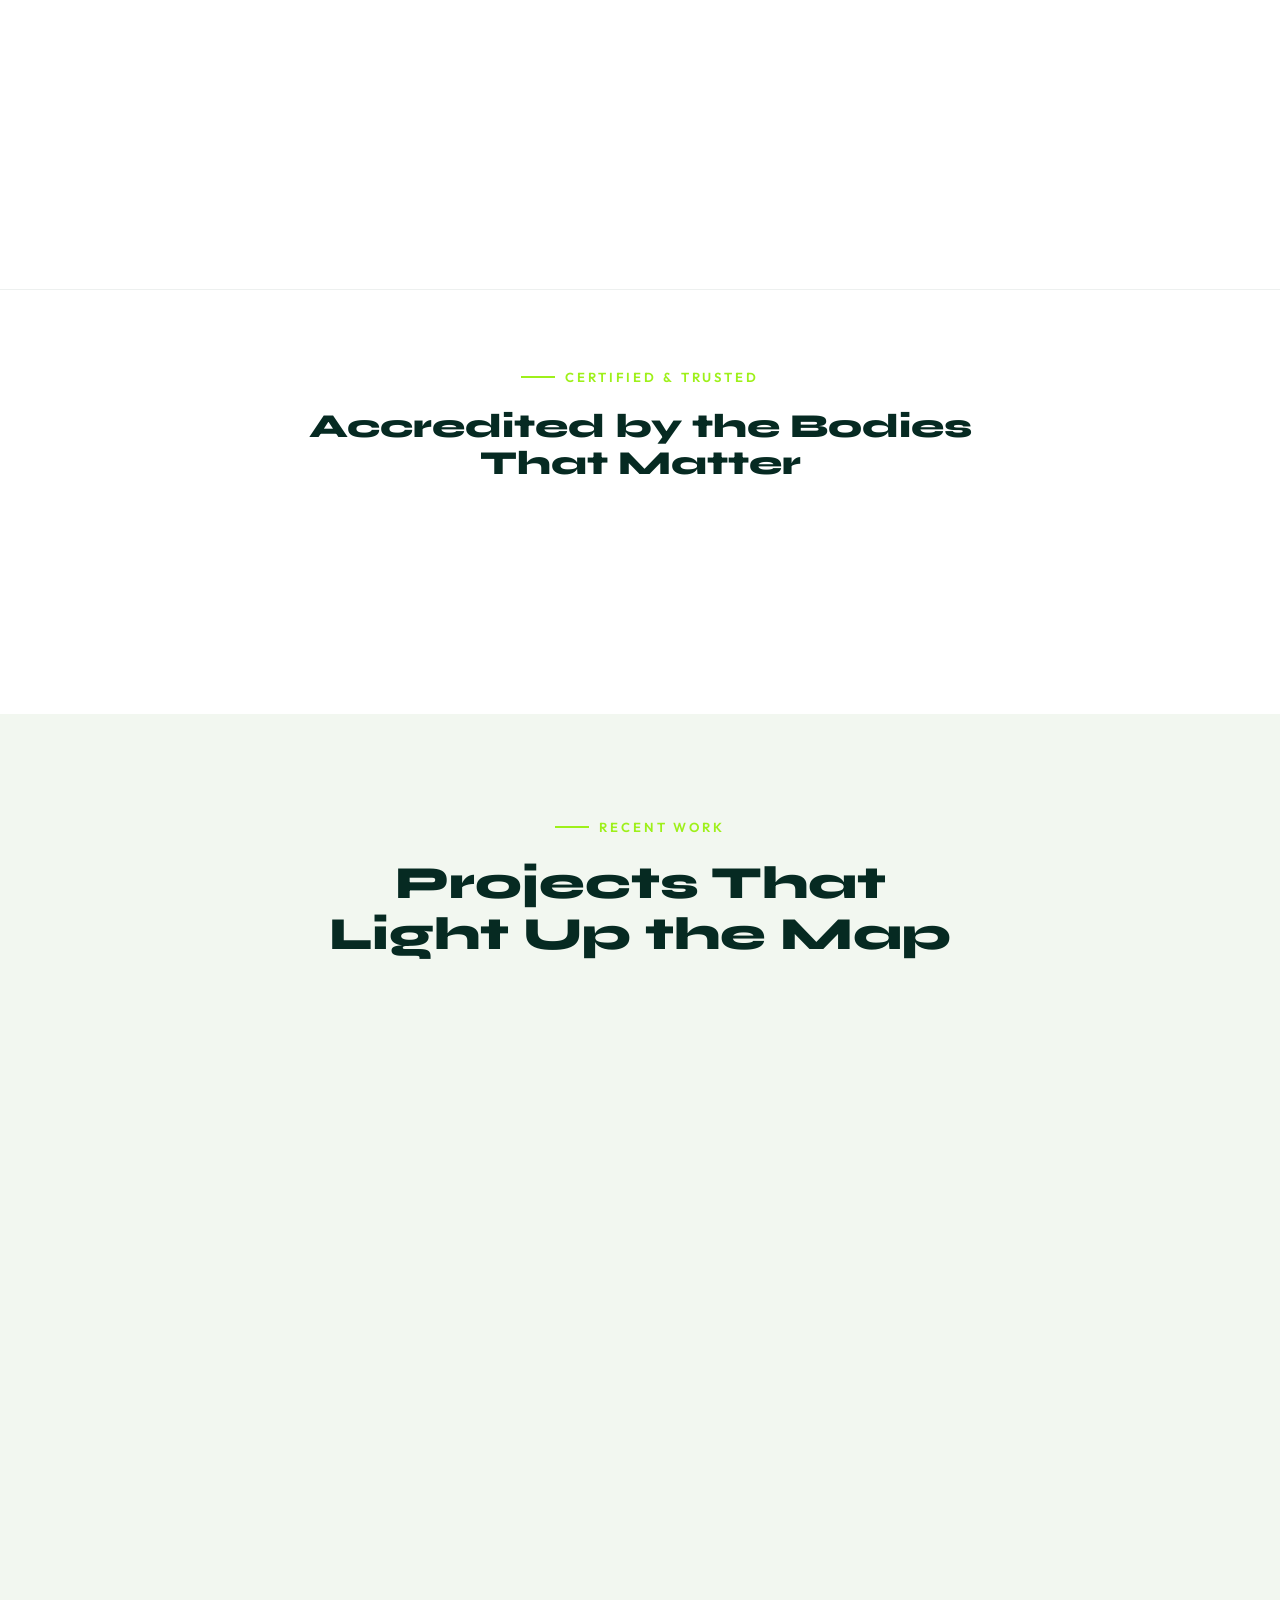
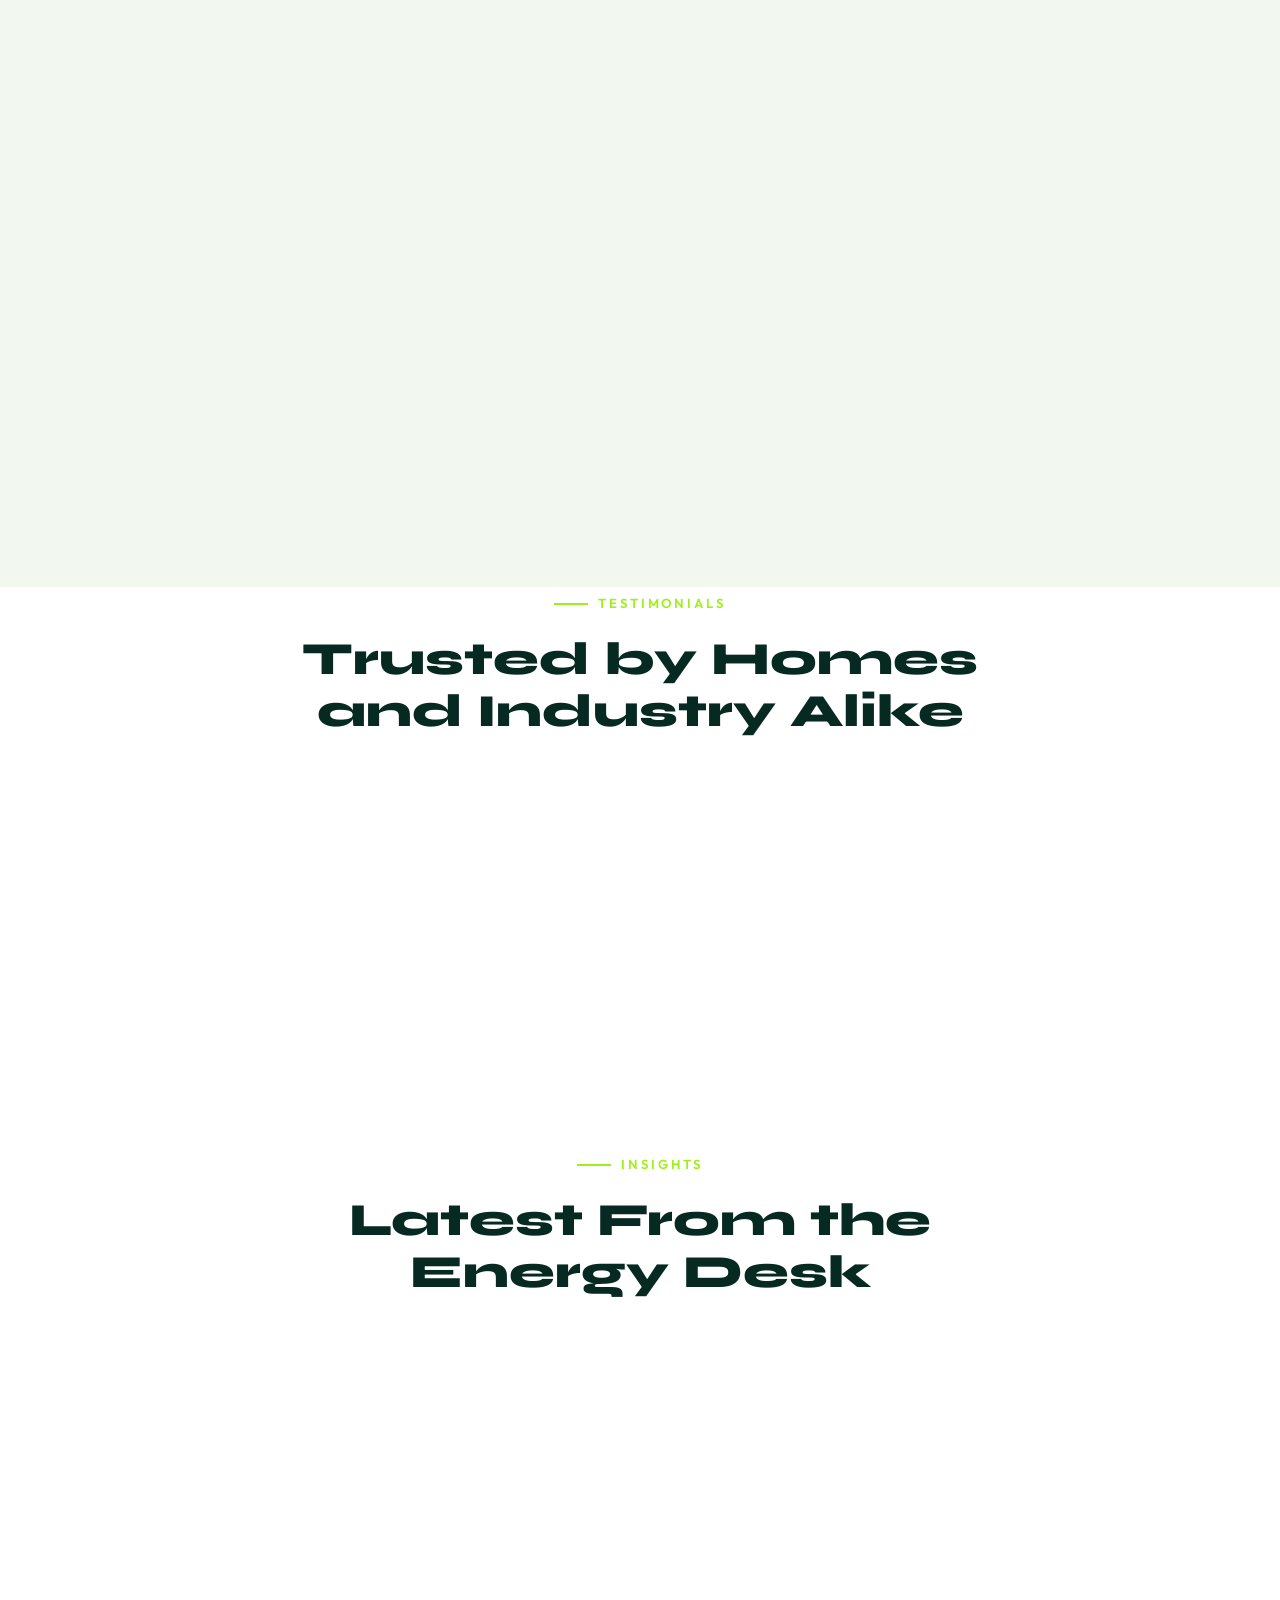
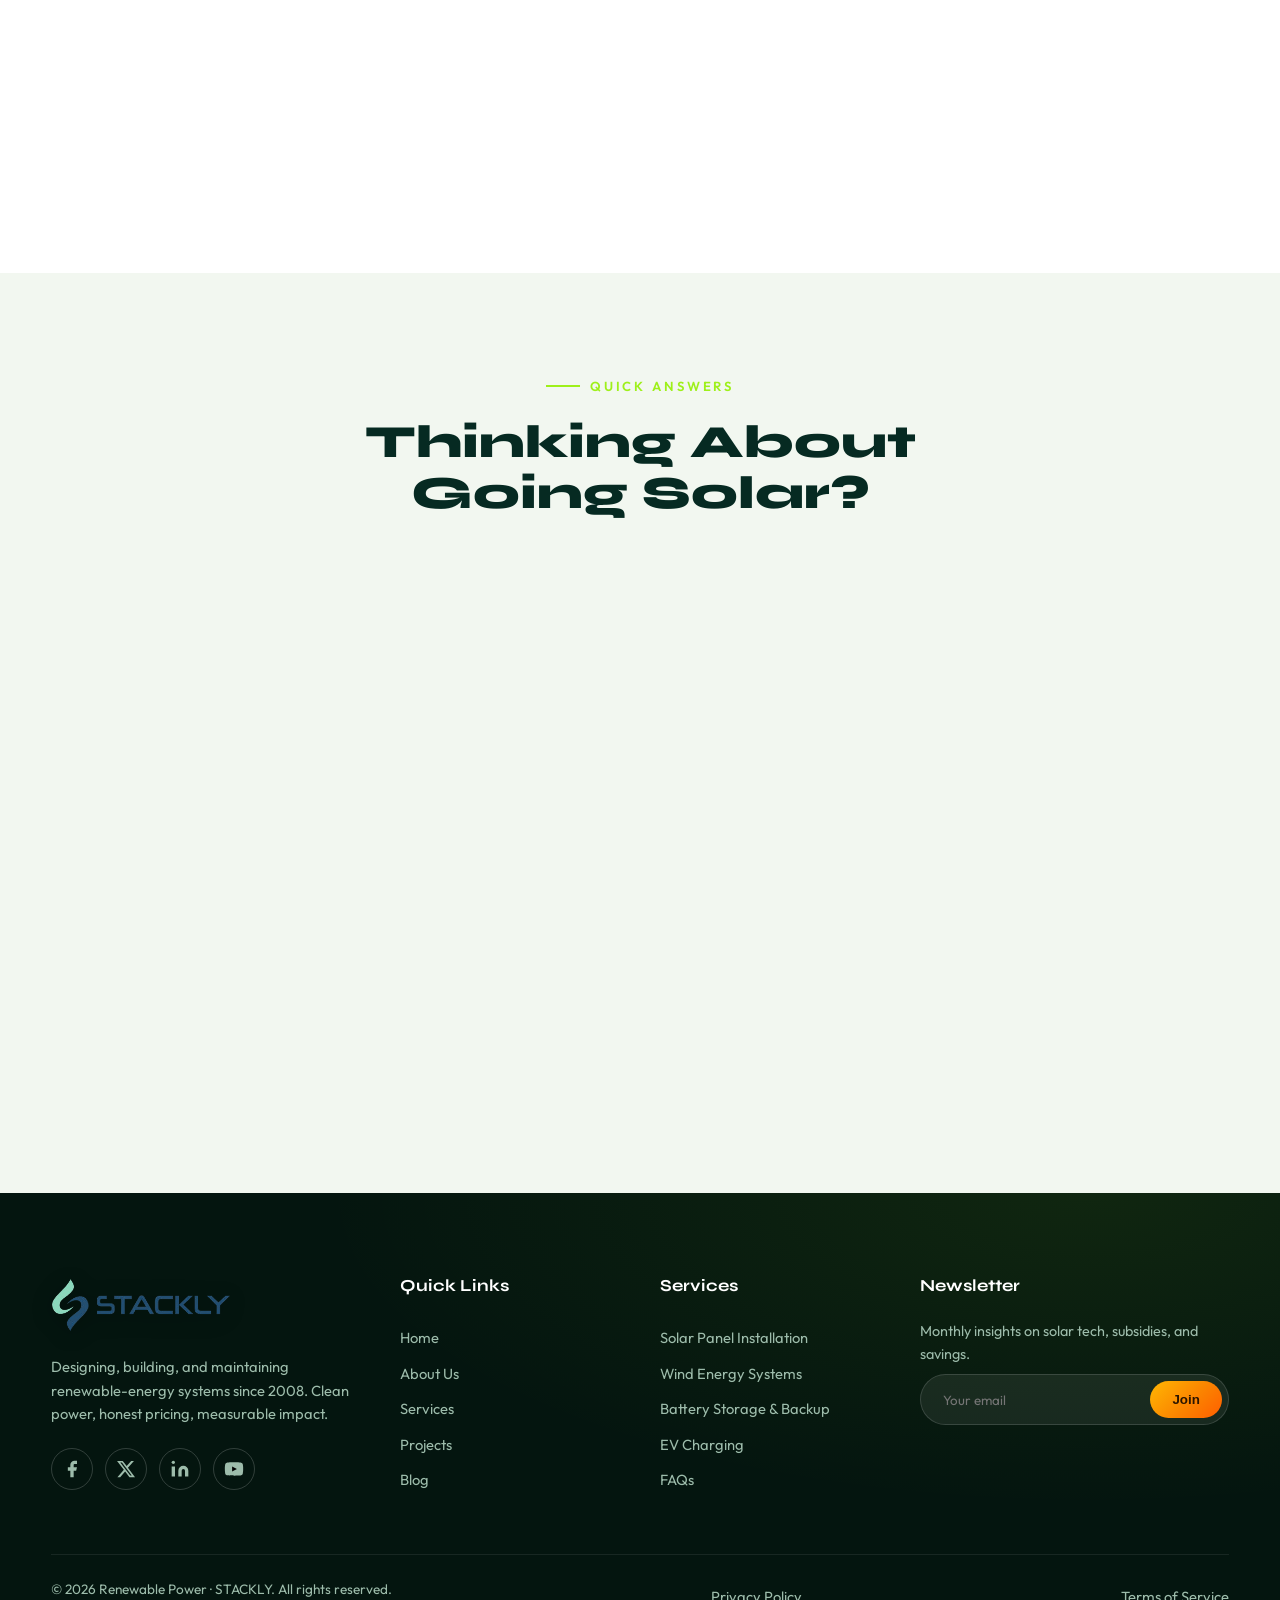
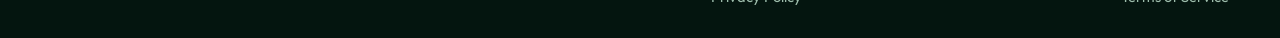
==== commit ad5b823f: "Separate Privacy Policy and Terms of Service links" ====
--- a/index.html
+++ b/index.html
@@ -327,7 +327,7 @@
   </div>
   <div class="container foot-bottom">
     <span>© 2026 Renewable Power · STACKLY. All rights reserved.</span>
-    <span><a href="./error.html">Privacy Policy</a><a href="./error.html">Terms of Service</a></span>
+    <span><a href="./error.html">Privacy Policy</a></span><span><a href="./error.html">Terms of Service</a></span>
   </div>
 </footer>
 
